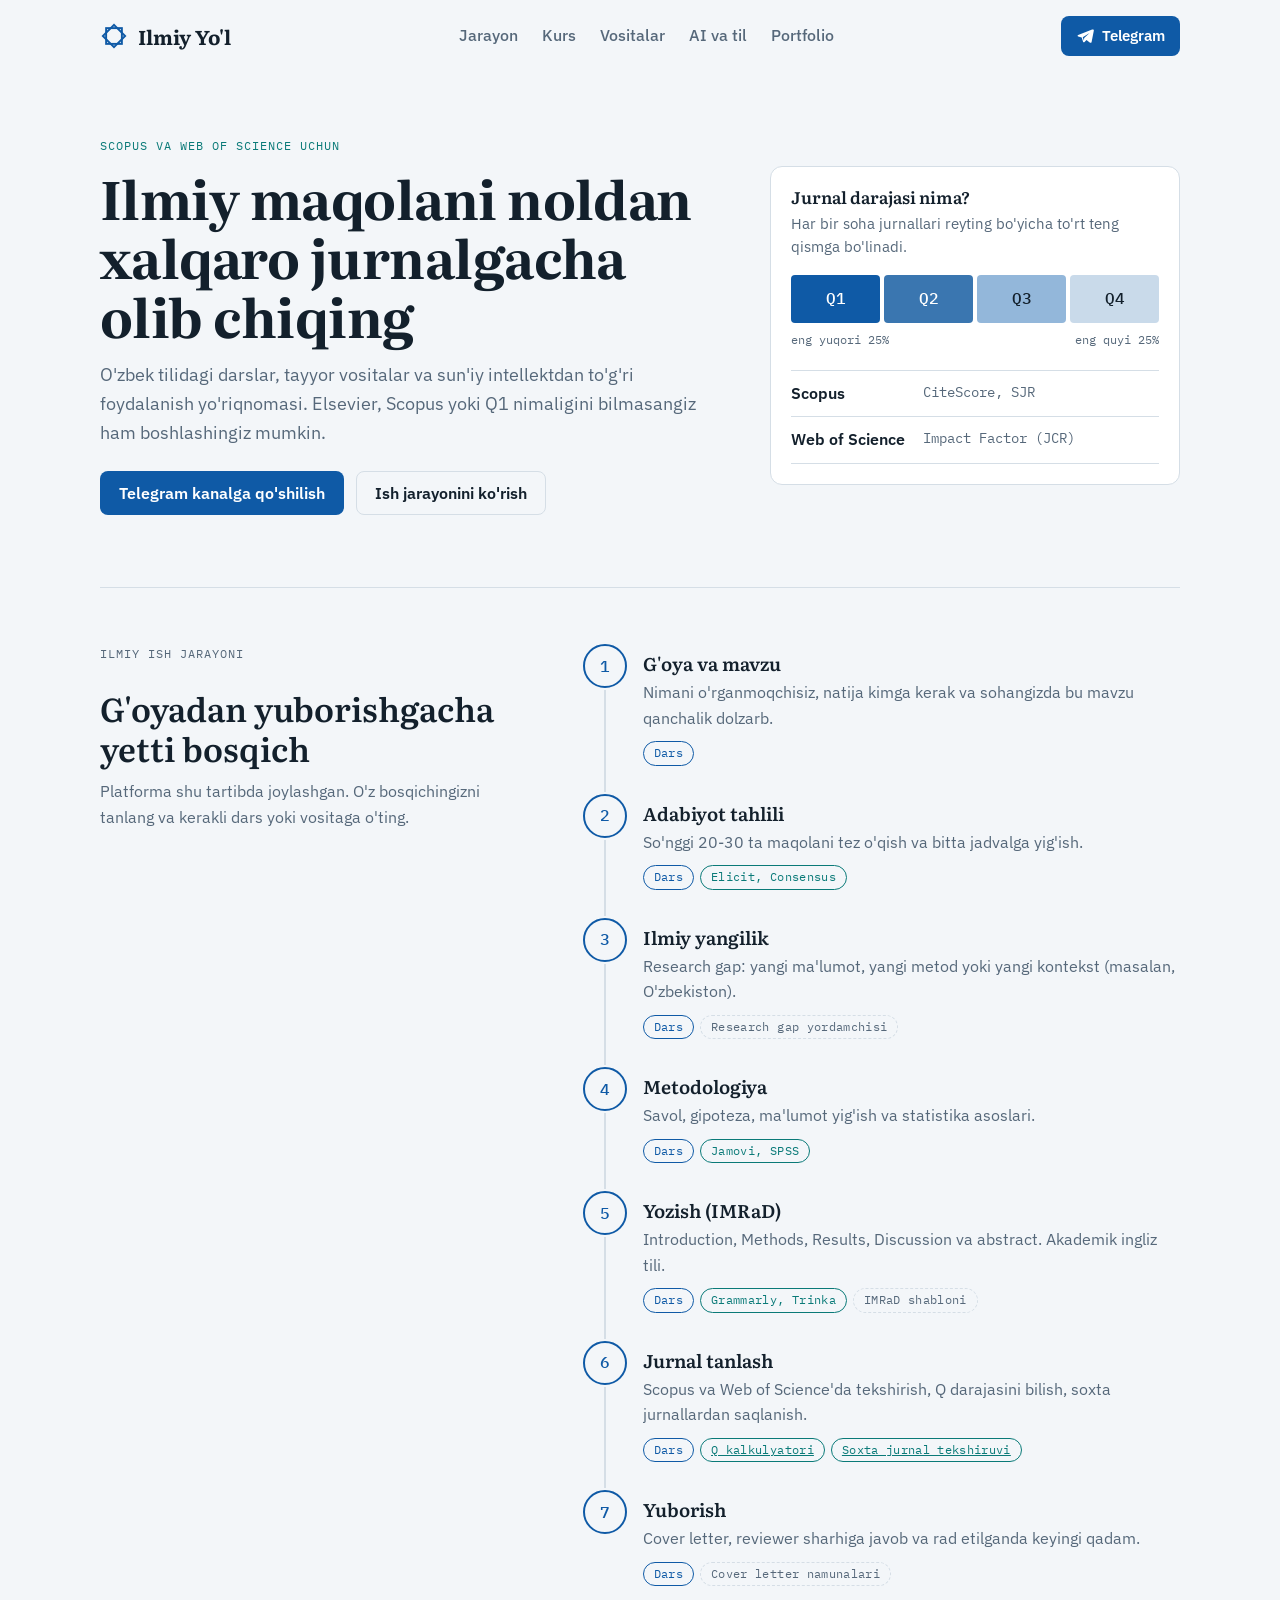
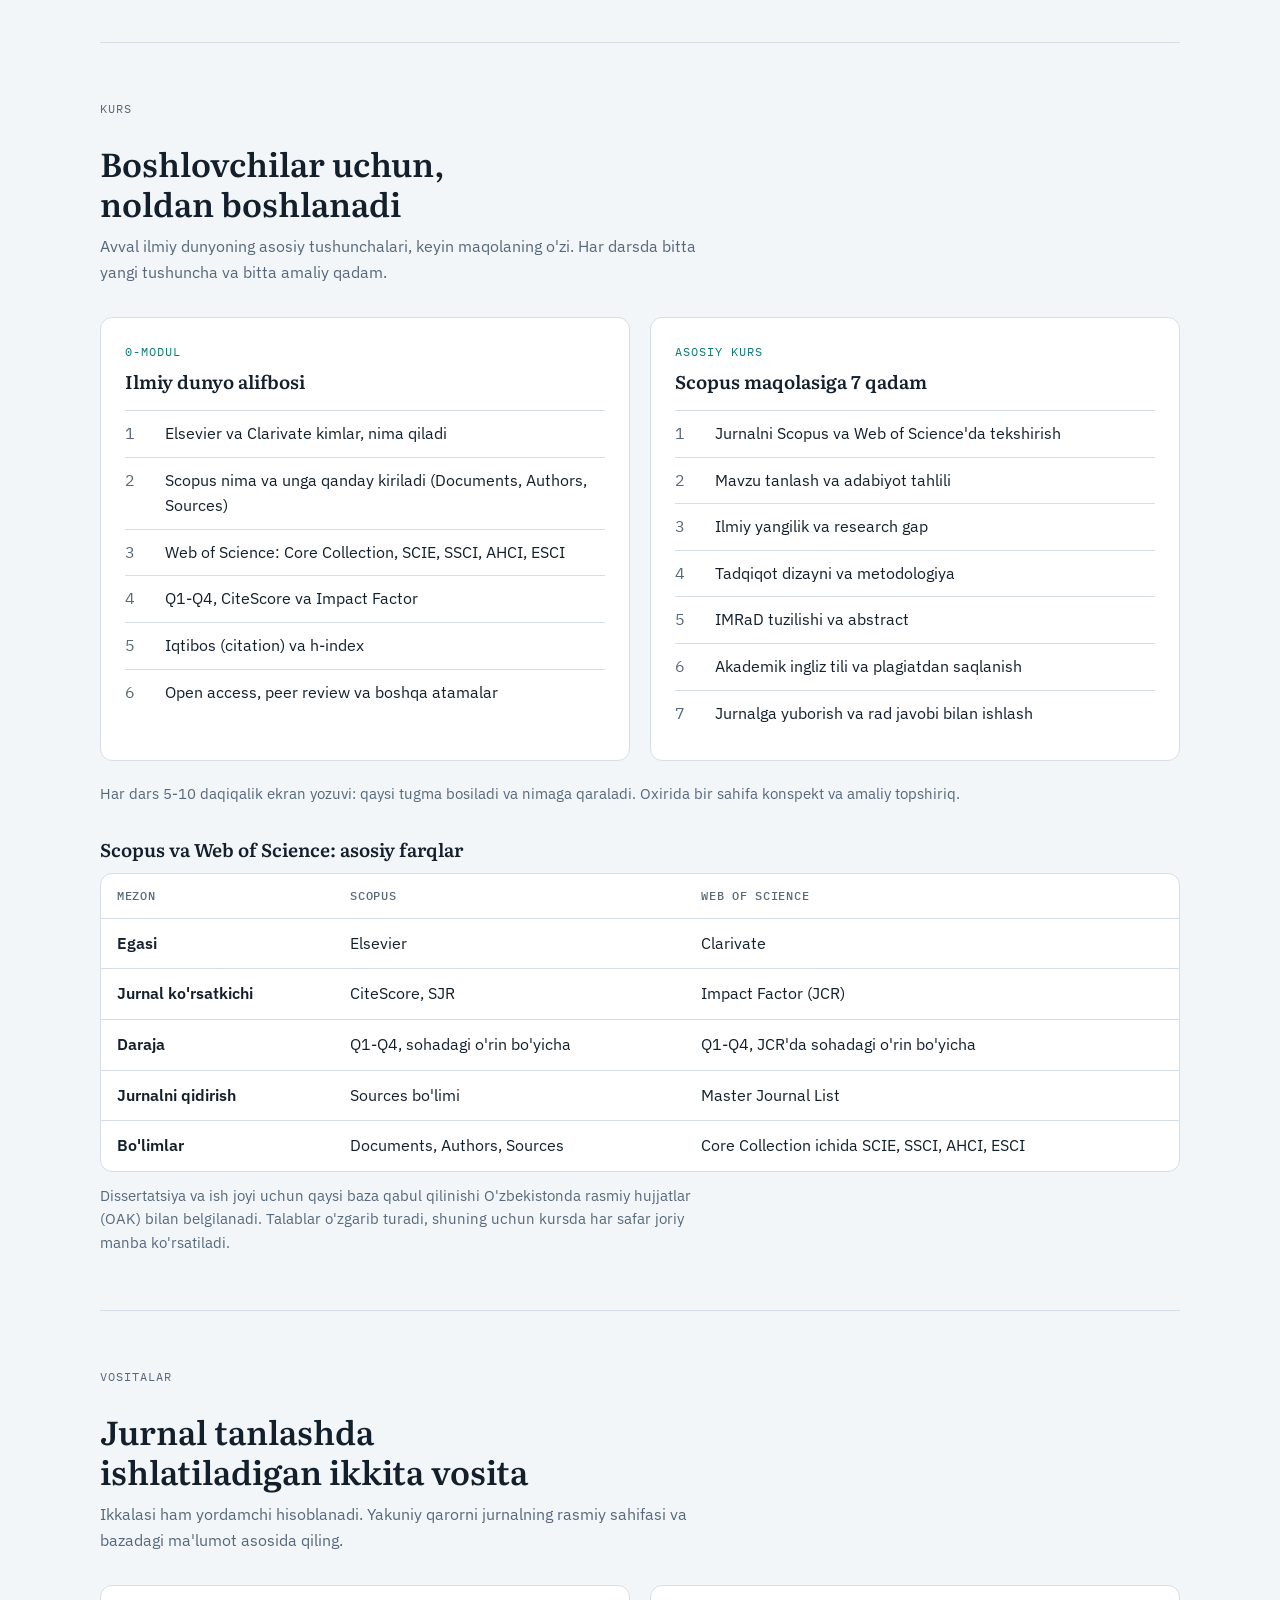
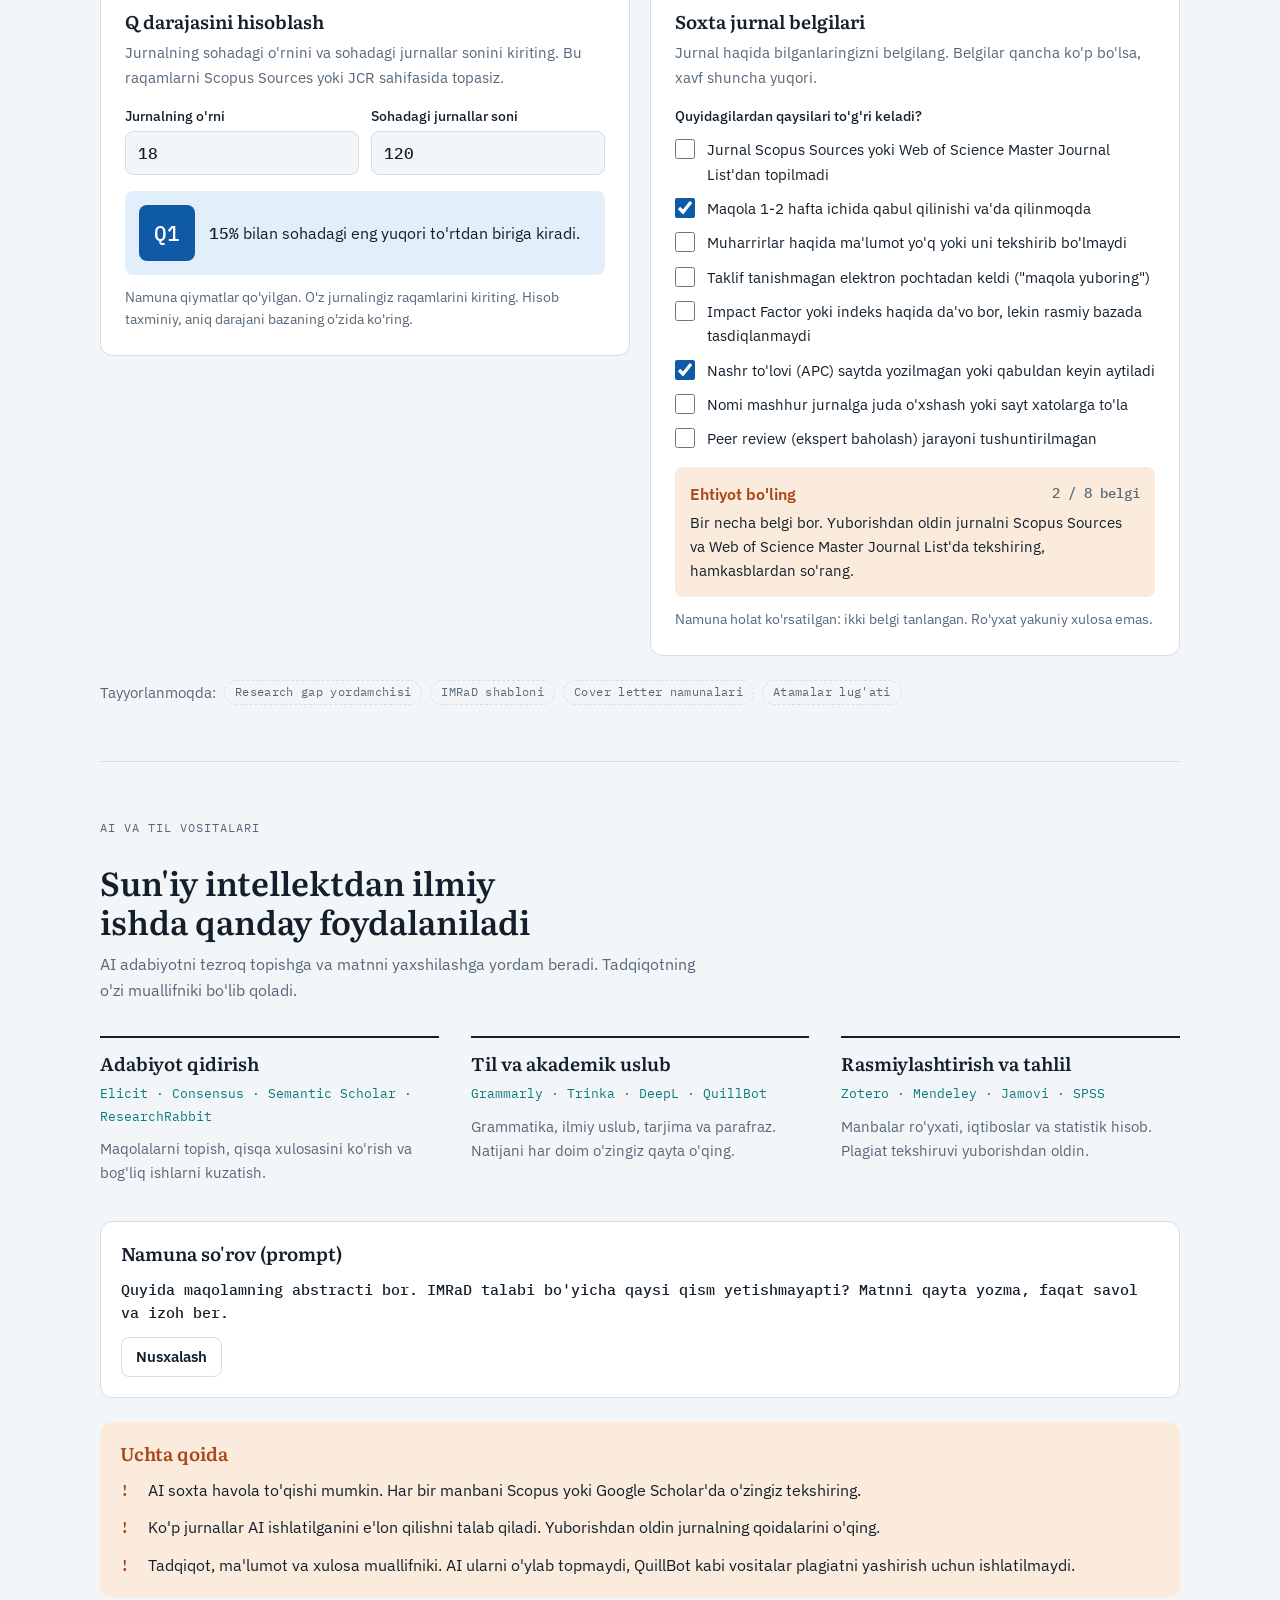
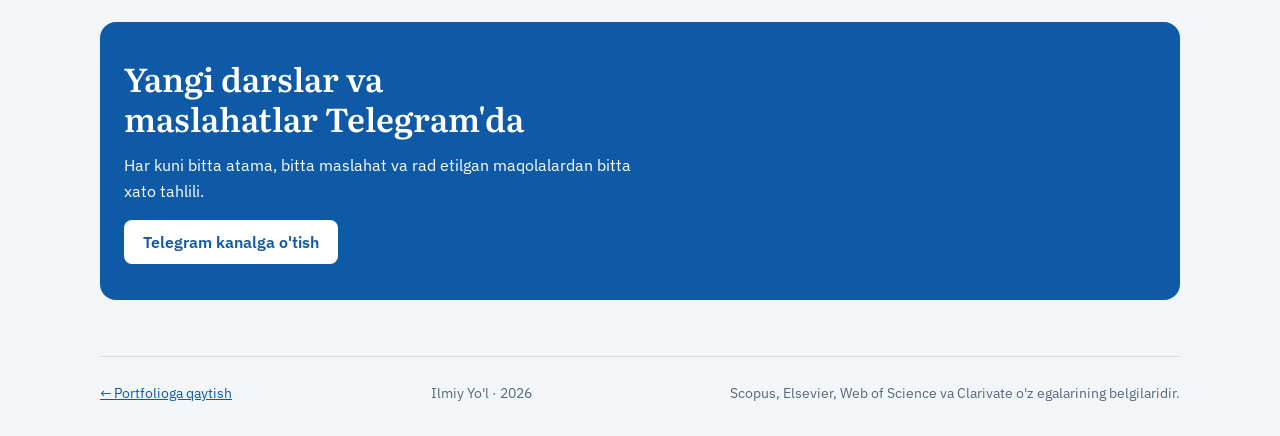
==== ilmiy-yol/index.html @ 128363dd "Add Ilmiy Yo'l page and nav link New standalone page in ilmiy-yol/ (course, tools and AI guidance fo" ====
<!doctype html>
<html lang="uz">
<head>
<meta charset="utf-8">
<meta name="viewport" content="width=device-width, initial-scale=1, viewport-fit=cover">
<meta name="description" content="Ilmiy maqola yozish, Scopus va Web of Science jurnal tanlash bo'yicha o'zbek tilidagi kurs va vositalar.">
<style>html{color-scheme:light}body{margin:0}img{max-width:100%}[hidden]{display:none!important}</style>
<title>Ilmiy Yo'l</title>
<link rel="preconnect" href="https://fonts.googleapis.com">
<link rel="preconnect" href="https://fonts.gstatic.com" crossorigin>
<link rel="stylesheet" href="https://fonts.googleapis.com/css2?family=IBM+Plex+Mono:wght@500&family=IBM+Plex+Sans:wght@400;500;600&family=Literata:opsz,wght@7..72,600;7..72,700&display=swap">
<style>
/* Layout: one column route map of the research workflow (idea to submission),
   framed by a hero with a Q1-Q4 scale and followed by course, working tools and AI guidance.
   Palette: Samarkand lapis blue with a turquoise secondary, on a blue-tinted paper neutral. */
:root {
  --bg: #F3F6F9;
  --surface: #FFFFFF;
  --ink: #13202C;
  --muted: #56687A;
  --line: #D5DEE6;
  --accent: #0F5AA6;
  --accent-ink: #FFFFFF;
  --accent-soft: #E2EEF9;
  --teal: #0A7A78;
  --warn: #A8481A;
  --warn-soft: #FBEBDD;
  --q1: #0F5AA6; --q1t: #FFFFFF;
  --q2: #3A76B0; --q2t: #FFFFFF;
  --q3: #93B7DA; --q3t: #13202C;
  --q4: #C9DAEA; --q4t: #13202C;
  --font-display: "Literata", Georgia, "Times New Roman", serif;
  --font-body: "IBM Plex Sans", system-ui, -apple-system, "Segoe UI", sans-serif;
  --font-mono: "IBM Plex Mono", ui-monospace, "SFMono-Regular", Menlo, monospace;
}
@media (prefers-color-scheme: dark) {
  :root:not([data-theme="light"]) {
    --bg: #0C151E;
    --surface: #132130;
    --ink: #E7EEF4;
    --muted: #9AABBB;
    --line: #25394B;
    --accent: #5DA9EE;
    --accent-ink: #08121C;
    --accent-soft: #16304A;
    --teal: #38C0BC;
    --warn: #F0A070;
    --warn-soft: #3A2416;
    --q1: #5DA9EE; --q1t: #08121C;
    --q2: #3F82C3; --q2t: #08121C;
    --q3: #2B5E92; --q3t: #E7EEF4;
    --q4: #1F4468; --q4t: #E7EEF4;
    color-scheme: dark;
  }
}
:root[data-theme="dark"] {
  --bg: #0C151E;
  --surface: #132130;
  --ink: #E7EEF4;
  --muted: #9AABBB;
  --line: #25394B;
  --accent: #5DA9EE;
  --accent-ink: #08121C;
  --accent-soft: #16304A;
  --teal: #38C0BC;
  --warn: #F0A070;
  --warn-soft: #3A2416;
  --q1: #5DA9EE; --q1t: #08121C;
  --q2: #3F82C3; --q2t: #08121C;
  --q3: #2B5E92; --q3t: #E7EEF4;
  --q4: #1F4468; --q4t: #E7EEF4;
  color-scheme: dark;
}

* { box-sizing: border-box; }
@media (prefers-reduced-motion: no-preference) { html { scroll-behavior: smooth; } }
body {
  background: var(--bg);
  color: var(--ink);
  font-family: var(--font-body);
  font-size: 16px;
  line-height: 1.6;
  padding-block: 0 24px;
  padding-left: max(16px, env(safe-area-inset-left, 0px));
  padding-right: max(16px, env(safe-area-inset-right, 0px));
}
a { color: var(--accent); }
:focus-visible { outline: 3px solid var(--accent); outline-offset: 2px; border-radius: 4px; }
.sr-only { position: absolute; width: 1px; height: 1px; overflow: hidden; clip: rect(0 0 0 0); white-space: nowrap; }
.wrap { max-width: 1080px; margin-inline: auto; }

h1, h2, h3 { font-family: var(--font-display); text-wrap: balance; margin: 0; }
h2 { font-size: clamp(1.5rem, 3.6vw, 2.05rem); font-weight: 600; line-height: 1.2; }
h3 { font-size: 1.15rem; font-weight: 600; line-height: 1.3; }
p { margin: 0; }
.mono-label { font-family: var(--font-mono); font-size: .78rem; letter-spacing: .08em; text-transform: uppercase; }

/* Buttons */
.btn {
  display: inline-flex; align-items: center; justify-content: center; gap: 8px;
  min-height: 44px; padding: 10px 18px; border-radius: 8px;
  font: 600 1rem/1.2 var(--font-body); text-decoration: none; cursor: pointer;
  border: 1px solid transparent;
}
.btn svg { width: 18px; height: 18px; flex: none; }
.btn-primary { background: var(--accent); color: var(--accent-ink); }
.btn-primary:hover { filter: brightness(1.08); }
.btn-ghost { background: transparent; color: var(--ink); border-color: var(--line); }
.btn-ghost:hover { border-color: var(--accent); color: var(--accent); }
.btn-sm { min-height: 40px; padding: 8px 14px; font-size: .92rem; }

/* Header */
.top { display: flex; align-items: center; justify-content: space-between; gap: 16px; padding-block: 16px; }
.brand { display: inline-flex; align-items: center; gap: 10px; font-family: var(--font-display); font-weight: 700; font-size: 1.25rem; color: var(--ink); text-decoration: none; }
.brand svg { width: 28px; height: 28px; color: var(--accent); flex: none; }
.nav { display: none; gap: 24px; }
.nav a { color: var(--muted); text-decoration: none; font-weight: 500; }
.nav a:hover { color: var(--ink); }
@media (min-width: 760px) { .nav { display: flex; } }

/* Hero */
.hero { display: grid; gap: 32px; padding-block: 36px 56px; }
@media (min-width: 900px) {
  .hero { grid-template-columns: minmax(0, 1.2fr) minmax(0, .8fr); align-items: center; gap: 56px; padding-block: 64px 72px; }
}
.eyebrow { color: var(--teal); margin-bottom: 12px; }
.hero h1 { font-size: clamp(2rem, 5.6vw, 3.3rem); font-weight: 700; line-height: 1.12; letter-spacing: -.01em; margin-bottom: 16px; }
.lead { font-size: 1.12rem; color: var(--muted); max-width: 56ch; margin-bottom: 24px; }
.actions { display: flex; flex-wrap: wrap; gap: 12px; }

.scale { background: var(--surface); border: 1px solid var(--line); border-radius: 12px; padding: 20px; min-width: 0; }
.scale h2 { font-size: 1.05rem; font-weight: 600; margin-bottom: 4px; }
.scale .sub { color: var(--muted); font-size: .92rem; }
.qbar { display: grid; grid-template-columns: repeat(4, minmax(0, 1fr)); gap: 4px; margin-block: 16px 8px; }
.qbar span { height: 48px; border-radius: 4px; display: grid; place-items: center; font-family: var(--font-mono); font-weight: 500; }
.qbar .q1, .qbadge.q1 { background: var(--q1); color: var(--q1t); }
.qbar .q2, .qbadge.q2 { background: var(--q2); color: var(--q2t); }
.qbar .q3, .qbadge.q3 { background: var(--q3); color: var(--q3t); }
.qbar .q4, .qbadge.q4 { background: var(--q4); color: var(--q4t); }
.qends { display: flex; justify-content: space-between; gap: 8px; color: var(--muted); font-family: var(--font-mono); font-size: .74rem; }
.metrics { margin: 20px 0 0; padding: 0; display: grid; gap: 0; border-top: 1px solid var(--line); }
.metrics div { display: grid; grid-template-columns: 7.5rem minmax(0, 1fr); gap: 12px; padding-block: 10px; border-bottom: 1px solid var(--line); }
.metrics dt { font-weight: 600; }
.metrics dd { margin: 0; color: var(--muted); font-family: var(--font-mono); font-size: .88rem; }

/* Sections */
.sec { padding-block: 56px; border-top: 1px solid var(--line); }
.sec-head { display: grid; gap: 12px; margin-bottom: 32px; max-width: 62ch; }
.sec-head p { color: var(--muted); }
.split { display: grid; gap: 32px; }
@media (min-width: 900px) {
  .split { grid-template-columns: minmax(0, 5fr) minmax(0, 7fr); gap: 56px; }
  .split .sec-head { position: sticky; top: 24px; align-self: start; margin-bottom: 0; }
}

/* Workflow track */
.steps { list-style: none; margin: 0; padding: 0; }
.step { display: grid; grid-template-columns: 44px minmax(0, 1fr); gap: 16px; position: relative; padding-bottom: 28px; }
.step::before { content: ""; position: absolute; left: 21px; top: 46px; bottom: 2px; width: 2px; background: var(--line); }
.step:last-child { padding-bottom: 0; }
.step:last-child::before { display: none; }
.step .n { width: 44px; height: 44px; border-radius: 50%; border: 2px solid var(--accent); background: var(--bg); color: var(--accent); display: grid; place-items: center; font-family: var(--font-mono); font-weight: 500; }
.step h3 { margin-bottom: 4px; padding-top: 8px; }
.step p { color: var(--muted); margin-bottom: 10px; }
.chips { display: flex; flex-wrap: wrap; gap: 6px; }
.chip { font-family: var(--font-mono); font-size: .72rem; letter-spacing: .03em; padding: 2px 10px; border-radius: 999px; border: 1px solid var(--line); color: var(--muted); }
.chip.dars { color: var(--accent); border-color: currentColor; }
.chip.vosita { color: var(--teal); border-color: currentColor; }
.chip.soon { border-style: dashed; }

/* Course */
.cols { display: grid; gap: 20px; }
@media (min-width: 820px) { .cols { grid-template-columns: repeat(2, minmax(0, 1fr)); } }
.card { background: var(--surface); border: 1px solid var(--line); border-radius: 12px; padding: 24px; min-width: 0; }
.card .kicker { color: var(--teal); margin-bottom: 8px; }
.card h3 { margin-bottom: 16px; }
.lessons { margin: 0; padding: 0; list-style: none; display: grid; gap: 0; counter-reset: l; }
.lessons li { counter-increment: l; display: grid; grid-template-columns: 2rem minmax(0, 1fr); gap: 8px; padding-block: 10px; border-top: 1px solid var(--line); }
.lessons li::before { content: counter(l); font-family: var(--font-mono); color: var(--muted); }
.format { margin-top: 20px; color: var(--muted); font-size: .95rem; }

.compare { margin-top: 32px; }
.compare h3 { margin-bottom: 12px; }
.tablewrap { overflow-x: auto; border: 1px solid var(--line); border-radius: 12px; background: var(--surface); }
table { border-collapse: collapse; width: 100%; min-width: 560px; }
th, td { text-align: left; padding: 12px 16px; border-bottom: 1px solid var(--line); vertical-align: top; }
thead th { font-family: var(--font-mono); font-size: .76rem; letter-spacing: .06em; text-transform: uppercase; color: var(--muted); font-weight: 500; }
tbody th { font-weight: 600; white-space: nowrap; }
tbody tr:last-child th, tbody tr:last-child td { border-bottom: 0; }
.note { margin-top: 12px; color: var(--muted); font-size: .92rem; max-width: 70ch; }

/* Tools */
.tools { display: grid; gap: 20px; }
@media (min-width: 880px) { .tools { grid-template-columns: repeat(2, minmax(0, 1fr)); align-items: start; } }
.tool h3 { margin-bottom: 6px; }
.tool .desc { color: var(--muted); font-size: .95rem; margin-bottom: 16px; }
.fields { display: grid; grid-template-columns: repeat(2, minmax(0, 1fr)); gap: 12px; }
.field label { display: block; font-size: .88rem; font-weight: 500; margin-bottom: 4px; }
.field input {
  width: 100%; min-height: 44px; padding: 8px 12px; border-radius: 8px;
  border: 1px solid var(--line); background: var(--bg); color: var(--ink);
  font: 500 1rem var(--font-mono);
}
.qresult { display: flex; align-items: center; gap: 14px; margin-top: 16px; padding: 14px; border-radius: 8px; background: var(--accent-soft); }
.qbadge { flex: none; min-width: 56px; height: 56px; border-radius: 8px; display: grid; place-items: center; font-family: var(--font-mono); font-weight: 500; font-size: 1.3rem; }
.qresult p { min-width: 0; }
.qresult .pct { font-family: var(--font-mono); font-weight: 500; }
.example { margin-top: 12px; color: var(--muted); font-size: .85rem; }

.checks { border: 0; padding: 0; margin: 0; display: grid; gap: 10px; min-width: 0; }
.checks legend { padding: 0; margin-bottom: 10px; font-size: .88rem; font-weight: 500; }
.check { display: grid; grid-template-columns: 22px minmax(0, 1fr); gap: 10px; align-items: start; font-size: .95rem; cursor: pointer; }
.check input { width: 20px; height: 20px; margin: 2px 0 0; accent-color: var(--accent); }
.verdict { margin-top: 16px; padding: 14px; border-radius: 8px; background: var(--accent-soft); border: 1px solid transparent; }
.verdict .vh { display: flex; justify-content: space-between; gap: 12px; font-weight: 600; margin-bottom: 4px; }
.verdict .vc { font-family: var(--font-mono); font-weight: 500; font-size: .88rem; color: var(--muted); white-space: nowrap; }
.verdict p { font-size: .93rem; }
.verdict[data-level="warn"] { background: var(--warn-soft); }
.verdict[data-level="warn"] .vt { color: var(--warn); }
.verdict[data-level="bad"] { background: var(--warn-soft); border-color: var(--warn); }
.verdict[data-level="bad"] .vt { color: var(--warn); }
.soon-row { margin-top: 24px; display: flex; flex-wrap: wrap; align-items: center; gap: 8px; color: var(--muted); font-size: .95rem; }

/* AI */
.aigrid { display: grid; gap: 28px; }
@media (min-width: 820px) { .aigrid { grid-template-columns: repeat(3, minmax(0, 1fr)); gap: 32px; } }
.aigroup { border-top: 2px solid var(--ink); padding-top: 14px; min-width: 0; }
.aigroup h3 { margin-bottom: 8px; }
.names { font-family: var(--font-mono); font-size: .82rem; color: var(--teal); margin-bottom: 8px; line-height: 1.7; }
.aigroup p:last-child { color: var(--muted); font-size: .95rem; }

.prompt { margin-top: 36px; background: var(--surface); border: 1px solid var(--line); border-radius: 12px; padding: 20px; display: grid; gap: 12px; min-width: 0; }
.prompt pre { margin: 0; white-space: pre-wrap; overflow-wrap: anywhere; font: 500 .92rem/1.6 var(--font-mono); }
.prompt .actions-row { display: flex; justify-content: flex-start; }

.ethics { margin-top: 24px; background: var(--warn-soft); border-radius: 12px; padding: 20px 20px 8px; }
.ethics h3 { margin-bottom: 12px; color: var(--warn); }
.ethics ul { margin: 0; padding: 0; list-style: none; display: grid; gap: 12px; padding-bottom: 12px; }
.ethics li { display: grid; grid-template-columns: 1.25rem minmax(0, 1fr); gap: 8px; }
.ethics li::before { content: "!"; font-family: var(--font-mono); font-weight: 500; color: var(--warn); }

/* CTA */
.cta { margin-top: 24px; background: var(--accent); color: var(--accent-ink); border-radius: 16px; padding: 36px 24px; display: grid; gap: 16px; justify-items: start; }
.cta h2 { max-width: 24ch; }
.cta p { max-width: 54ch; }
.cta .btn { background: var(--accent-ink); color: var(--accent); }
.cta .btn:focus-visible { outline-color: var(--accent-ink); }

footer { border-top: 1px solid var(--line); padding-block: 24px 8px; color: var(--muted); font-size: .9rem; display: flex; flex-wrap: wrap; justify-content: space-between; gap: 8px; }
</style>
</head>
<body>

<header class="top wrap">
  <a class="brand" href="#top" aria-label="Ilmiy Yo'l bosh sahifa">
    <svg viewBox="0 0 32 32" aria-hidden="true">
      <rect x="7" y="7" width="18" height="18" fill="none" stroke="currentColor" stroke-width="2.2"/>
      <rect x="7" y="7" width="18" height="18" fill="none" stroke="currentColor" stroke-width="2.2" transform="rotate(45 16 16)"/>
    </svg>
    <span>Ilmiy Yo'l</span>
  </a>
  <nav class="nav" aria-label="Bo'limlar">
    <a href="#jarayon">Jarayon</a>
    <a href="#kurs">Kurs</a>
    <a href="#vositalar">Vositalar</a>
    <a href="#ai-modul">AI va til</a>
    <a href="../">Portfolio</a>
  </nav>
  <a class="btn btn-primary btn-sm" data-tg href="https://t.me/bek92_02" target="_blank" rel="noopener">
    <svg viewBox="0 0 24 24" aria-hidden="true"><path fill="currentColor" d="M21.5 3.3 2.9 10.5c-1 .4-1 1.8.1 2.1l4.6 1.4 1.8 5.6c.3.9 1.4 1.1 2 .4l2.6-2.6 4.7 3.5c.8.6 1.9.1 2.1-.9l3-15.2c.2-1-.8-1.8-1.7-1.5ZM9 13.6l9.1-5.7-7.2 6.9-.3 3.3L9 13.6Z"/></svg>
    Telegram
  </a>
</header>

<main>
  <section class="hero wrap" id="top">
    <div>
      <p class="eyebrow mono-label">Scopus va Web of Science uchun</p>
      <h1>Ilmiy maqolani noldan xalqaro jurnalgacha olib chiqing</h1>
      <p class="lead">O'zbek tilidagi darslar, tayyor vositalar va sun'iy intellektdan to'g'ri foydalanish yo'riqnomasi. Elsevier, Scopus yoki Q1 nimaligini bilmasangiz ham boshlashingiz mumkin.</p>
      <div class="actions">
        <a class="btn btn-primary" data-tg href="https://t.me/bek92_02" target="_blank" rel="noopener">Telegram kanalga qo'shilish</a>
        <a class="btn btn-ghost" href="#jarayon">Ish jarayonini ko'rish</a>
      </div>
    </div>

    <aside class="scale" aria-labelledby="scale-title">
      <h2 id="scale-title">Jurnal darajasi nima?</h2>
      <p class="sub">Har bir soha jurnallari reyting bo'yicha to'rt teng qismga bo'linadi.</p>
      <div class="qbar" role="img" aria-label="Q1 eng yuqori 25 foiz, Q4 eng quyi 25 foiz">
        <span class="q1">Q1</span><span class="q2">Q2</span><span class="q3">Q3</span><span class="q4">Q4</span>
      </div>
      <div class="qends"><span>eng yuqori 25%</span><span>eng quyi 25%</span></div>
      <dl class="metrics">
        <div><dt>Scopus</dt><dd>CiteScore, SJR</dd></div>
        <div><dt>Web of Science</dt><dd>Impact Factor (JCR)</dd></div>
      </dl>
    </aside>
  </section>

  <section class="sec wrap" id="jarayon">
    <div class="split">
      <div class="sec-head">
        <p class="eyebrow mono-label">Ilmiy ish jarayoni</p>
        <h2>G'oyadan yuborishgacha yetti bosqich</h2>
        <p>Platforma shu tartibda joylashgan. O'z bosqichingizni tanlang va kerakli dars yoki vositaga o'ting.</p>
      </div>
      <ol class="steps">
        <li class="step">
          <span class="n" aria-hidden="true">1</span>
          <div>
            <h3>G'oya va mavzu</h3>
            <p>Nimani o'rganmoqchisiz, natija kimga kerak va sohangizda bu mavzu qanchalik dolzarb.</p>
            <div class="chips"><span class="chip dars">Dars</span></div>
          </div>
        </li>
        <li class="step">
          <span class="n" aria-hidden="true">2</span>
          <div>
            <h3>Adabiyot tahlili</h3>
            <p>So'nggi 20-30 ta maqolani tez o'qish va bitta jadvalga yig'ish.</p>
            <div class="chips"><span class="chip dars">Dars</span><span class="chip vosita">Elicit, Consensus</span></div>
          </div>
        </li>
        <li class="step">
          <span class="n" aria-hidden="true">3</span>
          <div>
            <h3>Ilmiy yangilik</h3>
            <p>Research gap: yangi ma'lumot, yangi metod yoki yangi kontekst (masalan, O'zbekiston).</p>
            <div class="chips"><span class="chip dars">Dars</span><span class="chip soon">Research gap yordamchisi</span></div>
          </div>
        </li>
        <li class="step">
          <span class="n" aria-hidden="true">4</span>
          <div>
            <h3>Metodologiya</h3>
            <p>Savol, gipoteza, ma'lumot yig'ish va statistika asoslari.</p>
            <div class="chips"><span class="chip dars">Dars</span><span class="chip vosita">Jamovi, SPSS</span></div>
          </div>
        </li>
        <li class="step">
          <span class="n" aria-hidden="true">5</span>
          <div>
            <h3>Yozish (IMRaD)</h3>
            <p>Introduction, Methods, Results, Discussion va abstract. Akademik ingliz tili.</p>
            <div class="chips"><span class="chip dars">Dars</span><span class="chip vosita">Grammarly, Trinka</span><span class="chip soon">IMRaD shabloni</span></div>
          </div>
        </li>
        <li class="step">
          <span class="n" aria-hidden="true">6</span>
          <div>
            <h3>Jurnal tanlash</h3>
            <p>Scopus va Web of Science'da tekshirish, Q darajasini bilish, soxta jurnallardan saqlanish.</p>
            <div class="chips"><span class="chip dars">Dars</span><a class="chip vosita" href="#vositalar">Q kalkulyatori</a><a class="chip vosita" href="#vositalar">Soxta jurnal tekshiruvi</a></div>
          </div>
        </li>
        <li class="step">
          <span class="n" aria-hidden="true">7</span>
          <div>
            <h3>Yuborish</h3>
            <p>Cover letter, reviewer sharhiga javob va rad etilganda keyingi qadam.</p>
            <div class="chips"><span class="chip dars">Dars</span><span class="chip soon">Cover letter namunalari</span></div>
          </div>
        </li>
      </ol>
    </div>
  </section>

  <section class="sec wrap" id="kurs">
    <div class="sec-head">
      <p class="eyebrow mono-label">Kurs</p>
      <h2>Boshlovchilar uchun, noldan boshlanadi</h2>
      <p>Avval ilmiy dunyoning asosiy tushunchalari, keyin maqolaning o'zi. Har darsda bitta yangi tushuncha va bitta amaliy qadam.</p>
    </div>

    <div class="cols">
      <article class="card">
        <p class="kicker mono-label">0-modul</p>
        <h3>Ilmiy dunyo alifbosi</h3>
        <ol class="lessons">
          <li>Elsevier va Clarivate kimlar, nima qiladi</li>
          <li>Scopus nima va unga qanday kiriladi (Documents, Authors, Sources)</li>
          <li>Web of Science: Core Collection, SCIE, SSCI, AHCI, ESCI</li>
          <li>Q1-Q4, CiteScore va Impact Factor</li>
          <li>Iqtibos (citation) va h-index</li>
          <li>Open access, peer review va boshqa atamalar</li>
        </ol>
      </article>

      <article class="card">
        <p class="kicker mono-label">Asosiy kurs</p>
        <h3>Scopus maqolasiga 7 qadam</h3>
        <ol class="lessons">
          <li>Jurnalni Scopus va Web of Science'da tekshirish</li>
          <li>Mavzu tanlash va adabiyot tahlili</li>
          <li>Ilmiy yangilik va research gap</li>
          <li>Tadqiqot dizayni va metodologiya</li>
          <li>IMRaD tuzilishi va abstract</li>
          <li>Akademik ingliz tili va plagiatdan saqlanish</li>
          <li>Jurnalga yuborish va rad javobi bilan ishlash</li>
        </ol>
      </article>
    </div>
    <p class="format">Har dars 5-10 daqiqalik ekran yozuvi: qaysi tugma bosiladi va nimaga qaraladi. Oxirida bir sahifa konspekt va amaliy topshiriq.</p>

    <div class="compare">
      <h3>Scopus va Web of Science: asosiy farqlar</h3>
      <div class="tablewrap">
        <table>
          <caption class="sr-only">Scopus va Web of Science taqqoslash jadvali</caption>
          <thead>
            <tr><th scope="col">Mezon</th><th scope="col">Scopus</th><th scope="col">Web of Science</th></tr>
          </thead>
          <tbody>
            <tr><th scope="row">Egasi</th><td>Elsevier</td><td>Clarivate</td></tr>
            <tr><th scope="row">Jurnal ko'rsatkichi</th><td>CiteScore, SJR</td><td>Impact Factor (JCR)</td></tr>
            <tr><th scope="row">Daraja</th><td>Q1-Q4, sohadagi o'rin bo'yicha</td><td>Q1-Q4, JCR'da sohadagi o'rin bo'yicha</td></tr>
            <tr><th scope="row">Jurnalni qidirish</th><td>Sources bo'limi</td><td>Master Journal List</td></tr>
            <tr><th scope="row">Bo'limlar</th><td>Documents, Authors, Sources</td><td>Core Collection ichida SCIE, SSCI, AHCI, ESCI</td></tr>
          </tbody>
        </table>
      </div>
      <p class="note">Dissertatsiya va ish joyi uchun qaysi baza qabul qilinishi O'zbekistonda rasmiy hujjatlar (OAK) bilan belgilanadi. Talablar o'zgarib turadi, shuning uchun kursda har safar joriy manba ko'rsatiladi.</p>
    </div>
  </section>

  <section class="sec wrap" id="vositalar">
    <div class="sec-head">
      <p class="eyebrow mono-label">Vositalar</p>
      <h2>Jurnal tanlashda ishlatiladigan ikkita vosita</h2>
      <p>Ikkalasi ham yordamchi hisoblanadi. Yakuniy qarorni jurnalning rasmiy sahifasi va bazadagi ma'lumot asosida qiling.</p>
    </div>

    <div class="tools">
      <article class="card tool" aria-labelledby="qt-title">
        <h3 id="qt-title">Q darajasini hisoblash</h3>
        <p class="desc">Jurnalning sohadagi o'rnini va sohadagi jurnallar sonini kiriting. Bu raqamlarni Scopus Sources yoki JCR sahifasida topasiz.</p>
        <form id="qform" novalidate>
          <div class="fields">
            <div class="field">
              <label for="rank">Jurnalning o'rni</label>
              <input id="rank" name="rank" type="number" inputmode="numeric" min="1" step="1" value="18">
            </div>
            <div class="field">
              <label for="total">Sohadagi jurnallar soni</label>
              <input id="total" name="total" type="number" inputmode="numeric" min="1" step="1" value="120">
            </div>
          </div>
          <div class="qresult" id="qresult" aria-live="polite">
            <span class="qbadge q1" id="qbadge">Q1</span>
            <p id="qtext"><span class="pct">15%</span> bilan sohadagi eng yuqori to'rtdan biriga kiradi.</p>
          </div>
        </form>
        <p class="example">Namuna qiymatlar qo'yilgan. O'z jurnalingiz raqamlarini kiriting. Hisob taxminiy, aniq darajani bazaning o'zida ko'ring.</p>
      </article>

      <article class="card tool" aria-labelledby="pt-title">
        <h3 id="pt-title">Soxta jurnal belgilari</h3>
        <p class="desc">Jurnal haqida bilganlaringizni belgilang. Belgilar qancha ko'p bo'lsa, xavf shuncha yuqori.</p>
        <form id="pform" novalidate>
          <fieldset class="checks">
            <legend>Quyidagilardan qaysilari to'g'ri keladi?</legend>
            <label class="check"><input type="checkbox"><span>Jurnal Scopus Sources yoki Web of Science Master Journal List'dan topilmadi</span></label>
            <label class="check"><input type="checkbox" checked><span>Maqola 1-2 hafta ichida qabul qilinishi va'da qilinmoqda</span></label>
            <label class="check"><input type="checkbox"><span>Muharrirlar haqida ma'lumot yo'q yoki uni tekshirib bo'lmaydi</span></label>
            <label class="check"><input type="checkbox"><span>Taklif tanishmagan elektron pochtadan keldi ("maqola yuboring")</span></label>
            <label class="check"><input type="checkbox"><span>Impact Factor yoki indeks haqida da'vo bor, lekin rasmiy bazada tasdiqlanmaydi</span></label>
            <label class="check"><input type="checkbox" checked><span>Nashr to'lovi (APC) saytda yozilmagan yoki qabuldan keyin aytiladi</span></label>
            <label class="check"><input type="checkbox"><span>Nomi mashhur jurnalga juda o'xshash yoki sayt xatolarga to'la</span></label>
            <label class="check"><input type="checkbox"><span>Peer review (ekspert baholash) jarayoni tushuntirilmagan</span></label>
          </fieldset>
          <div class="verdict" id="verdict" data-level="warn" aria-live="polite">
            <div class="vh"><span class="vt" id="vtitle">Ehtiyot bo'ling</span><span class="vc" id="vcount">2 / 8 belgi</span></div>
            <p id="vtext">Bir necha belgi bor. Yuborishdan oldin jurnalni Scopus Sources va Web of Science Master Journal List'da tekshiring, hamkasblardan so'rang.</p>
          </div>
        </form>
        <p class="example">Namuna holat ko'rsatilgan: ikki belgi tanlangan. Ro'yxat yakuniy xulosa emas.</p>
      </article>
    </div>

    <div class="soon-row">
      <span>Tayyorlanmoqda:</span>
      <span class="chip soon">Research gap yordamchisi</span>
      <span class="chip soon">IMRaD shabloni</span>
      <span class="chip soon">Cover letter namunalari</span>
      <span class="chip soon">Atamalar lug'ati</span>
    </div>
  </section>

  <section class="sec wrap" id="ai-modul">
    <div class="sec-head">
      <p class="eyebrow mono-label">AI va til vositalari</p>
      <h2>Sun'iy intellektdan ilmiy ishda qanday foydalaniladi</h2>
      <p>AI adabiyotni tezroq topishga va matnni yaxshilashga yordam beradi. Tadqiqotning o'zi muallifniki bo'lib qoladi.</p>
    </div>

    <div class="aigrid">
      <div class="aigroup">
        <h3>Adabiyot qidirish</h3>
        <p class="names">Elicit · Consensus · Semantic Scholar · ResearchRabbit</p>
        <p>Maqolalarni topish, qisqa xulosasini ko'rish va bog'liq ishlarni kuzatish.</p>
      </div>
      <div class="aigroup">
        <h3>Til va akademik uslub</h3>
        <p class="names">Grammarly · Trinka · DeepL · QuillBot</p>
        <p>Grammatika, ilmiy uslub, tarjima va parafraz. Natijani har doim o'zingiz qayta o'qing.</p>
      </div>
      <div class="aigroup">
        <h3>Rasmiylashtirish va tahlil</h3>
        <p class="names">Zotero · Mendeley · Jamovi · SPSS</p>
        <p>Manbalar ro'yxati, iqtiboslar va statistik hisob. Plagiat tekshiruvi yuborishdan oldin.</p>
      </div>
    </div>

    <div class="prompt">
      <h3>Namuna so'rov (prompt)</h3>
      <pre id="prompt-text">Quyida maqolamning abstracti bor. IMRaD talabi bo'yicha qaysi qism yetishmayapti? Matnni qayta yozma, faqat savol va izoh ber.</pre>
      <div class="actions-row"><button class="btn btn-ghost btn-sm" id="copy-btn" type="button">Nusxalash</button></div>
    </div>

    <div class="ethics">
      <h3>Uchta qoida</h3>
      <ul>
        <li>AI soxta havola to'qishi mumkin. Har bir manbani Scopus yoki Google Scholar'da o'zingiz tekshiring.</li>
        <li>Ko'p jurnallar AI ishlatilganini e'lon qilishni talab qiladi. Yuborishdan oldin jurnalning qoidalarini o'qing.</li>
        <li>Tadqiqot, ma'lumot va xulosa muallifniki. AI ularni o'ylab topmaydi, QuillBot kabi vositalar plagiatni yashirish uchun ishlatilmaydi.</li>
      </ul>
    </div>

    <div class="cta">
      <h2>Yangi darslar va maslahatlar Telegram'da</h2>
      <p>Har kuni bitta atama, bitta maslahat va rad etilgan maqolalardan bitta xato tahlili.</p>
      <a class="btn" data-tg href="https://t.me/bek92_02" target="_blank" rel="noopener">Telegram kanalga o'tish</a>
    </div>
  </section>
</main>

<footer class="wrap">
  <a href="../">← Portfolioga qaytish</a>
  <span>Ilmiy Yo'l · 2026</span>
  <span>Scopus, Elsevier, Web of Science va Clarivate o'z egalarining belgilaridir.</span>
</footer>

<script>
  // Telegram manzili. Kanal tayyor bo'lganda faqat shu qatorni almashtiring.
  var TELEGRAM_URL = "https://t.me/bek92_02";
  document.querySelectorAll("[data-tg]").forEach(function (a) { a.href = TELEGRAM_URL; });

  // Q darajasi kalkulyatori
  (function () {
    var rank = document.getElementById("rank");
    var total = document.getElementById("total");
    var badge = document.getElementById("qbadge");
    var text = document.getElementById("qtext");
    var form = document.getElementById("qform");
    form.addEventListener("submit", function (e) { e.preventDefault(); });

    function pctText(p) {
      var s = (Math.round(p * 10) / 10).toString();
      return s + "%";
    }
    function update() {
      var r = parseInt(rank.value, 10);
      var t = parseInt(total.value, 10);
      if (!(r >= 1 && t >= 1 && r <= t)) {
        badge.className = "qbadge q4";
        badge.textContent = "?";
        text.textContent = "O'rin 1 dan sohadagi jurnallar soniga qadar bo'lishi kerak.";
        return;
      }
      var p = (r / t) * 100;
      var q = p <= 25 ? 1 : p <= 50 ? 2 : p <= 75 ? 3 : 4;
      var words = {
        1: "sohadagi eng yuqori to'rtdan biriga kiradi.",
        2: "sohadagi ikkinchi to'rtdan birga kiradi.",
        3: "sohadagi uchinchi to'rtdan birga kiradi.",
        4: "sohadagi eng quyi to'rtdan birga kiradi."
      };
      badge.className = "qbadge q" + q;
      badge.textContent = "Q" + q;
      text.innerHTML = "";
      var span = document.createElement("span");
      span.className = "pct";
      span.textContent = pctText(p);
      text.appendChild(span);
      text.appendChild(document.createTextNode(" bilan " + words[q]));
    }
    rank.addEventListener("input", update);
    total.addEventListener("input", update);
    update();
  })();

  // Soxta jurnal belgilari
  (function () {
    var form = document.getElementById("pform");
    var boxes = form.querySelectorAll("input[type=checkbox]");
    var verdict = document.getElementById("verdict");
    var title = document.getElementById("vtitle");
    var count = document.getElementById("vcount");
    var body = document.getElementById("vtext");
    form.addEventListener("submit", function (e) { e.preventDefault(); });

    function update() {
      var n = 0;
      boxes.forEach(function (b) { if (b.checked) n++; });
      count.textContent = n + " / " + boxes.length + " belgi";
      if (n === 0) {
        verdict.dataset.level = "none";
        title.textContent = "Belgi tanlanmadi";
        body.textContent = "Jurnal haqida bilganlaringizni belgilang. Belgi bo'lmasa ham jurnalni Scopus Sources yoki Web of Science Master Journal List'da tekshirishni unutmang.";
      } else if (n <= 2) {
        verdict.dataset.level = "warn";
        title.textContent = "Ehtiyot bo'ling";
        body.textContent = "Bir necha belgi bor. Yuborishdan oldin jurnalni Scopus Sources va Web of Science Master Journal List'da tekshiring, hamkasblardan so'rang.";
      } else {
        verdict.dataset.level = "bad";
        title.textContent = "Yuqori xavf";
        body.textContent = "Bu soxta (predatory) jurnal bo'lishi ehtimoli yuqori. Maqola yuborishdan va to'lov qilishdan oldin yana bir bor mustaqil tekshiring.";
      }
    }
    boxes.forEach(function (b) { b.addEventListener("change", update); });
    update();
  })();

  // Namuna so'rovni nusxalash
  (function () {
    var btn = document.getElementById("copy-btn");
    var pre = document.getElementById("prompt-text");
    var timer;
    function reset() { btn.textContent = "Nusxalash"; }
    function selectText() {
      var range = document.createRange();
      range.selectNodeContents(pre);
      var sel = window.getSelection();
      sel.removeAllRanges();
      sel.addRange(range);
    }
    btn.addEventListener("click", function () {
      clearTimeout(timer);
      var done = function () { btn.textContent = "Nusxalandi"; timer = setTimeout(reset, 2000); };
      var fail = function () { selectText(); btn.textContent = "Matn belgilandi, nusxalang"; timer = setTimeout(reset, 3000); };
      try {
        if (!navigator.clipboard || !navigator.clipboard.writeText) { fail(); return; }
        navigator.clipboard.writeText(pre.textContent).then(done, fail);
      } catch (e) { fail(); }
    });
  })();
</script>
</body>
</html>
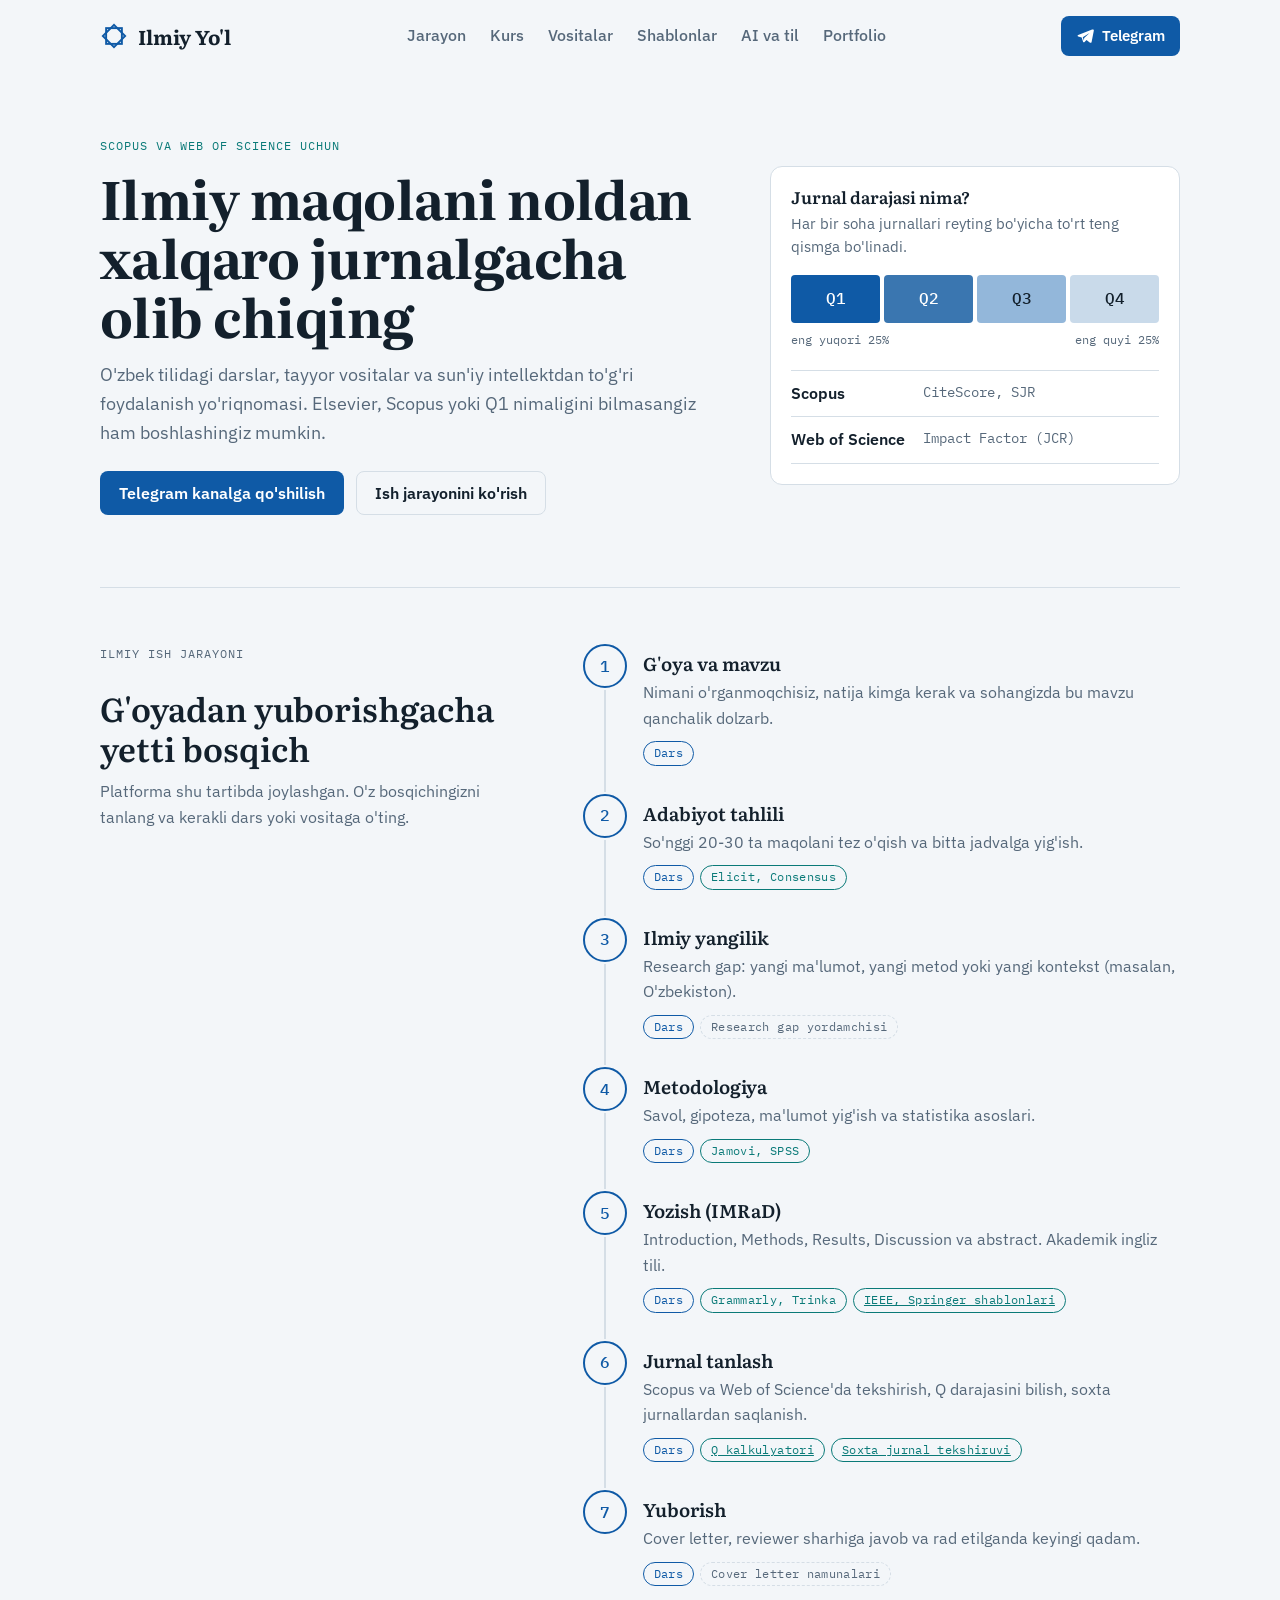
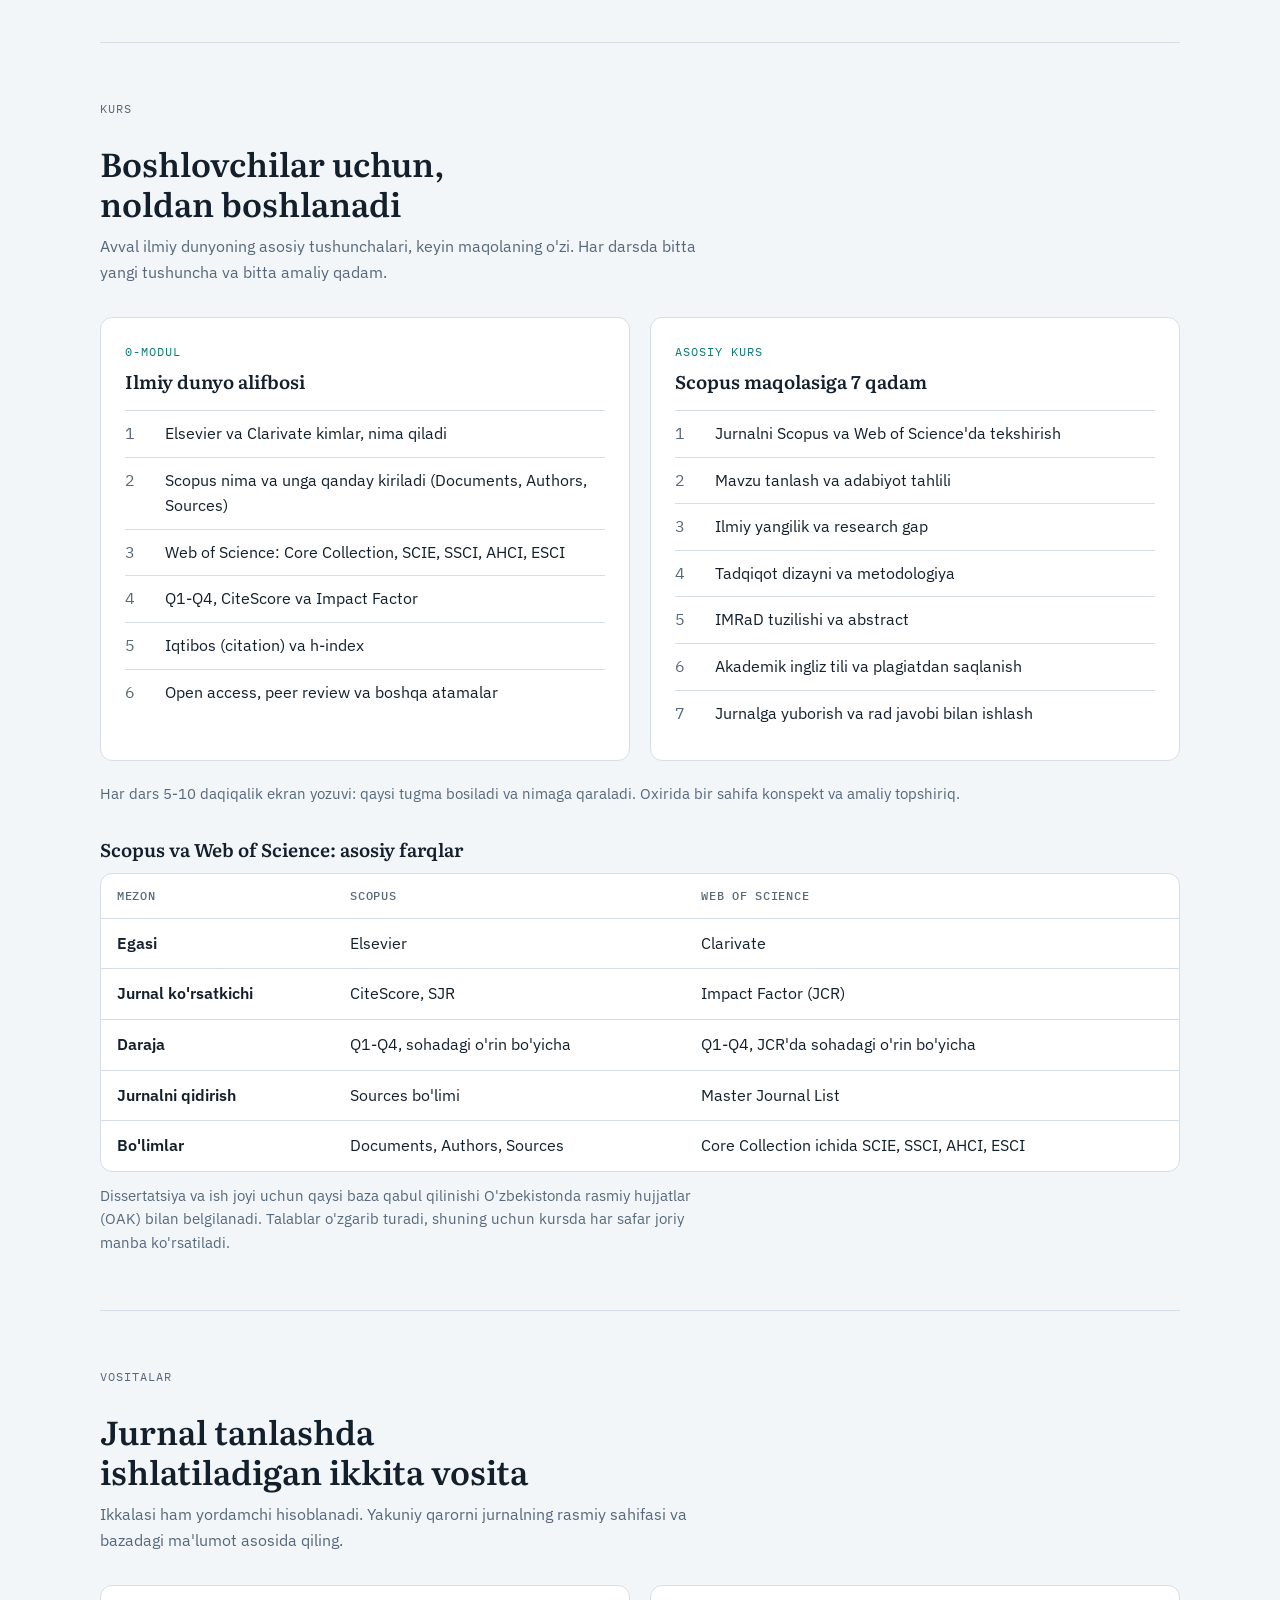
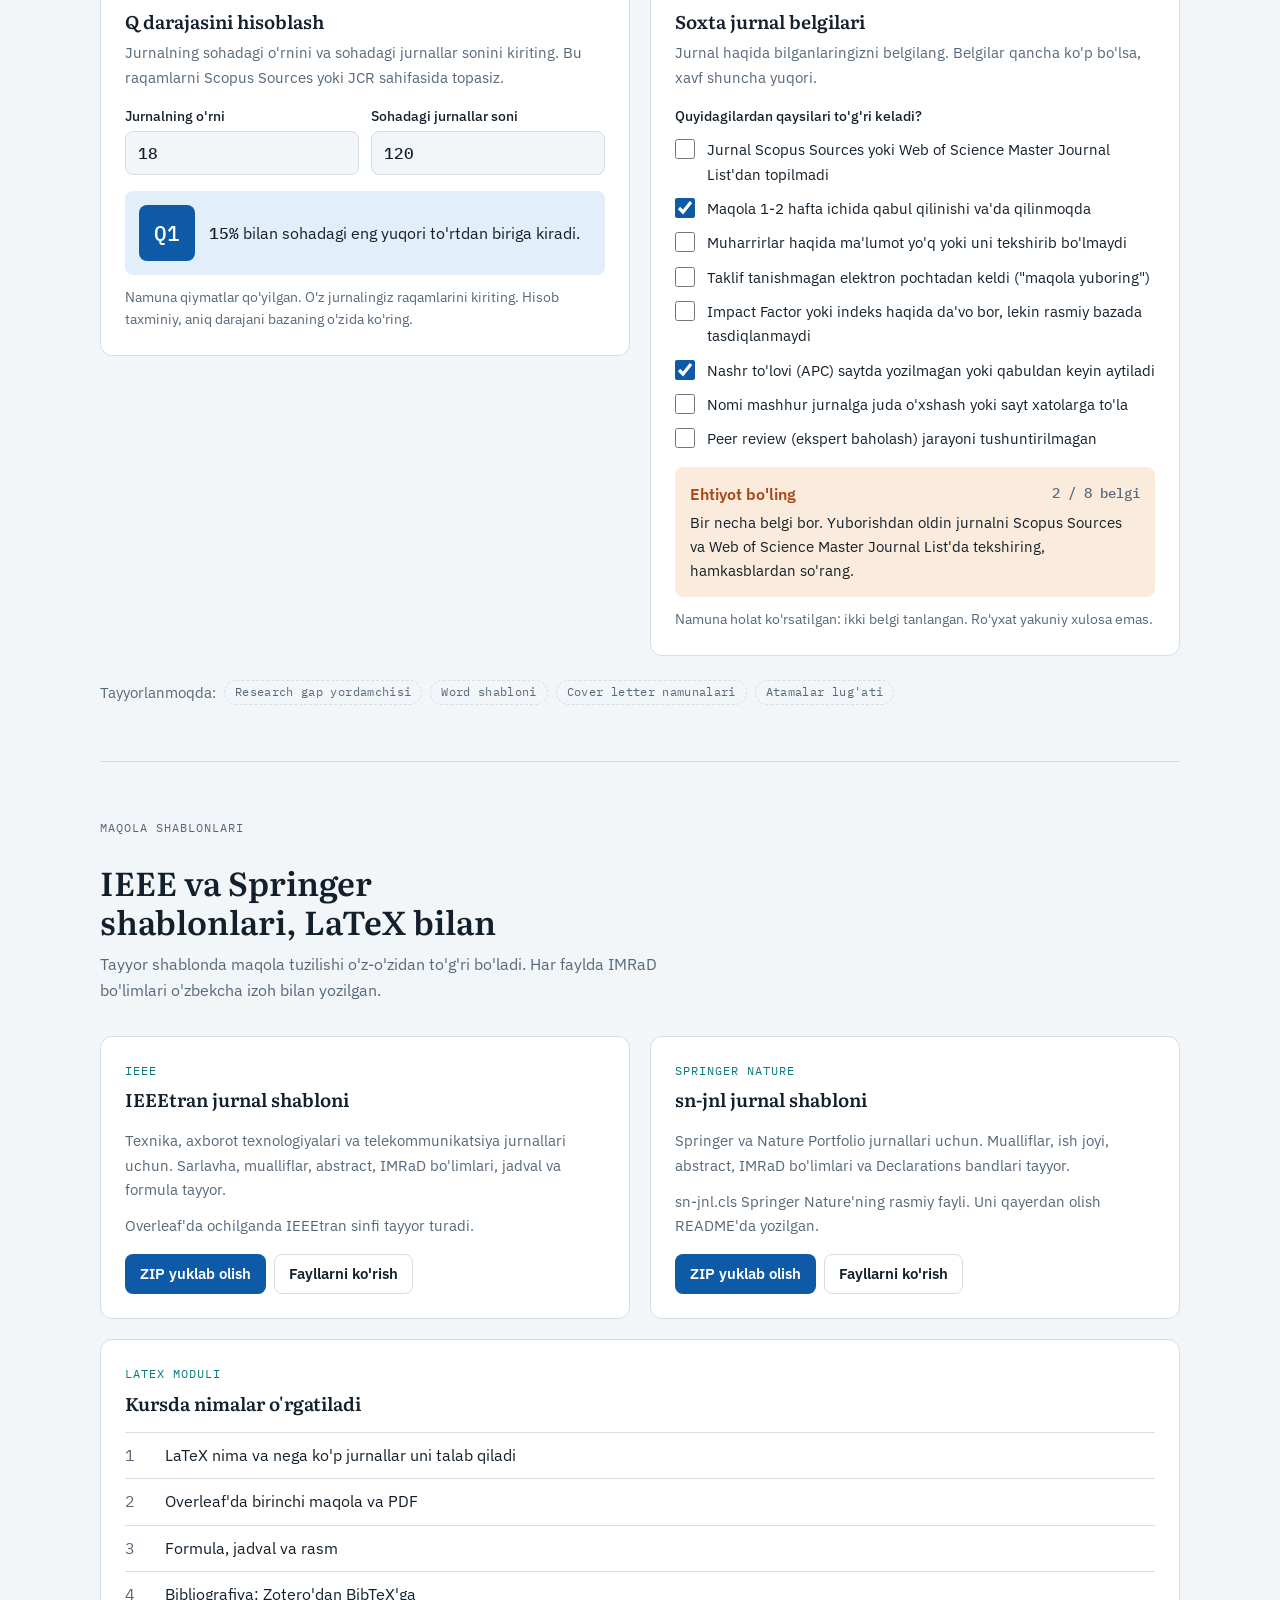
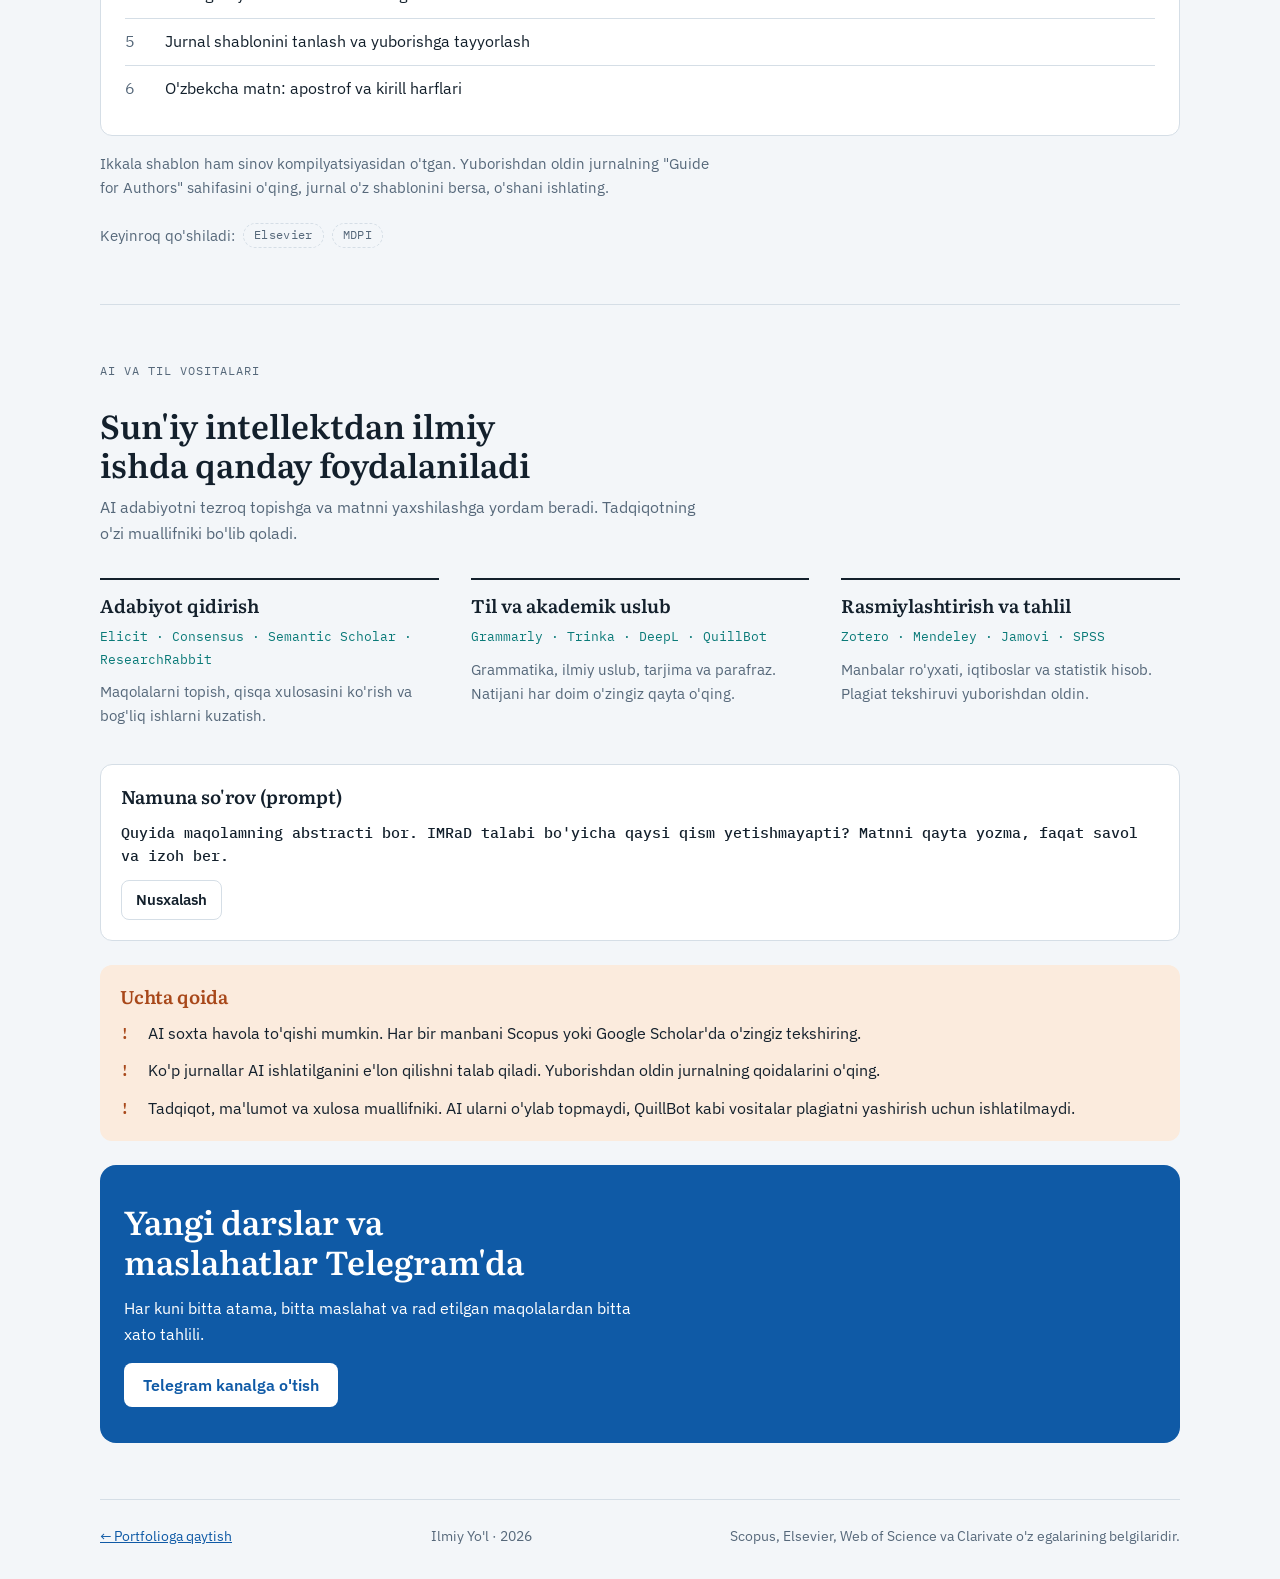
==== commit c2b47417: "Add IEEE and Springer article templates to Ilmiy Yo'l New "Shablonlar" section on the page, IEEEtran" ====
--- a/ilmiy-yol/index.html
+++ b/ilmiy-yol/index.html
@@ -221,6 +221,12 @@
 .verdict[data-level="bad"] .vt { color: var(--warn); }
 .soon-row { margin-top: 24px; display: flex; flex-wrap: wrap; align-items: center; gap: 8px; color: var(--muted); font-size: .95rem; }
 
+/* Templates */
+.tmpl .desc { color: var(--muted); font-size: .95rem; margin-bottom: 12px; }
+.dl { display: flex; flex-wrap: wrap; gap: 8px; margin-top: 16px; }
+.latex { margin-top: 20px; }
+.tnote { margin-top: 16px; color: var(--muted); font-size: .92rem; max-width: 70ch; }
+
 /* AI */
 .aigrid { display: grid; gap: 28px; }
 @media (min-width: 820px) { .aigrid { grid-template-columns: repeat(3, minmax(0, 1fr)); gap: 32px; } }
@@ -263,6 +269,7 @@
     <a href="#jarayon">Jarayon</a>
     <a href="#kurs">Kurs</a>
     <a href="#vositalar">Vositalar</a>
+    <a href="#shablonlar">Shablonlar</a>
     <a href="#ai-modul">AI va til</a>
     <a href="../">Portfolio</a>
   </nav>
@@ -343,7 +350,7 @@
           <div>
             <h3>Yozish (IMRaD)</h3>
             <p>Introduction, Methods, Results, Discussion va abstract. Akademik ingliz tili.</p>
-            <div class="chips"><span class="chip dars">Dars</span><span class="chip vosita">Grammarly, Trinka</span><span class="chip soon">IMRaD shabloni</span></div>
+            <div class="chips"><span class="chip dars">Dars</span><span class="chip vosita">Grammarly, Trinka</span><a class="chip vosita" href="#shablonlar">IEEE, Springer shablonlari</a></div>
           </div>
         </li>
         <li class="step">
@@ -481,9 +488,62 @@
     <div class="soon-row">
       <span>Tayyorlanmoqda:</span>
       <span class="chip soon">Research gap yordamchisi</span>
-      <span class="chip soon">IMRaD shabloni</span>
+      <span class="chip soon">Word shabloni</span>
       <span class="chip soon">Cover letter namunalari</span>
       <span class="chip soon">Atamalar lug'ati</span>
+    </div>
+  </section>
+
+  <section class="sec wrap" id="shablonlar">
+    <div class="sec-head">
+      <p class="eyebrow mono-label">Maqola shablonlari</p>
+      <h2>IEEE va Springer shablonlari, LaTeX bilan</h2>
+      <p>Tayyor shablonda maqola tuzilishi o'z-o'zidan to'g'ri bo'ladi. Har faylda IMRaD bo'limlari o'zbekcha izoh bilan yozilgan.</p>
+    </div>
+
+    <div class="cols">
+      <article class="card tmpl">
+        <p class="kicker mono-label">IEEE</p>
+        <h3>IEEEtran jurnal shabloni</h3>
+        <p class="desc">Texnika, axborot texnologiyalari va telekommunikatsiya jurnallari uchun. Sarlavha, mualliflar, abstract, IMRaD bo'limlari, jadval va formula tayyor.</p>
+        <p class="desc">Overleaf'da ochilganda IEEEtran sinfi tayyor turadi.</p>
+        <div class="dl">
+          <a class="btn btn-primary btn-sm" href="https://github.com/babakulovbekzod23-bit/Portfolio/raw/main/ilmiy-yol/shablonlar/ieee-shablon.zip" target="_blank" rel="noopener">ZIP yuklab olish</a>
+          <a class="btn btn-ghost btn-sm" href="https://github.com/babakulovbekzod23-bit/Portfolio/tree/main/ilmiy-yol/shablonlar/ieee" target="_blank" rel="noopener">Fayllarni ko'rish</a>
+        </div>
+      </article>
+
+      <article class="card tmpl">
+        <p class="kicker mono-label">Springer Nature</p>
+        <h3>sn-jnl jurnal shabloni</h3>
+        <p class="desc">Springer va Nature Portfolio jurnallari uchun. Mualliflar, ish joyi, abstract, IMRaD bo'limlari va Declarations bandlari tayyor.</p>
+        <p class="desc">sn-jnl.cls Springer Nature'ning rasmiy fayli. Uni qayerdan olish README'da yozilgan.</p>
+        <div class="dl">
+          <a class="btn btn-primary btn-sm" href="https://github.com/babakulovbekzod23-bit/Portfolio/raw/main/ilmiy-yol/shablonlar/springer-shablon.zip" target="_blank" rel="noopener">ZIP yuklab olish</a>
+          <a class="btn btn-ghost btn-sm" href="https://github.com/babakulovbekzod23-bit/Portfolio/tree/main/ilmiy-yol/shablonlar/springer" target="_blank" rel="noopener">Fayllarni ko'rish</a>
+        </div>
+      </article>
+    </div>
+
+    <article class="card latex">
+      <p class="kicker mono-label">LaTeX moduli</p>
+      <h3>Kursda nimalar o'rgatiladi</h3>
+      <ol class="lessons">
+        <li>LaTeX nima va nega ko'p jurnallar uni talab qiladi</li>
+        <li>Overleaf'da birinchi maqola va PDF</li>
+        <li>Formula, jadval va rasm</li>
+        <li>Bibliografiya: Zotero'dan BibTeX'ga</li>
+        <li>Jurnal shablonini tanlash va yuborishga tayyorlash</li>
+        <li>O'zbekcha matn: apostrof va kirill harflari</li>
+      </ol>
+    </article>
+
+    <p class="tnote">Ikkala shablon ham sinov kompilyatsiyasidan o'tgan. Yuborishdan oldin jurnalning "Guide for Authors" sahifasini o'qing, jurnal o'z shablonini bersa, o'shani ishlating.</p>
+
+    <div class="soon-row">
+      <span>Keyinroq qo'shiladi:</span>
+      <span class="chip soon">Elsevier</span>
+      <span class="chip soon">MDPI</span>
     </div>
   </section>
 
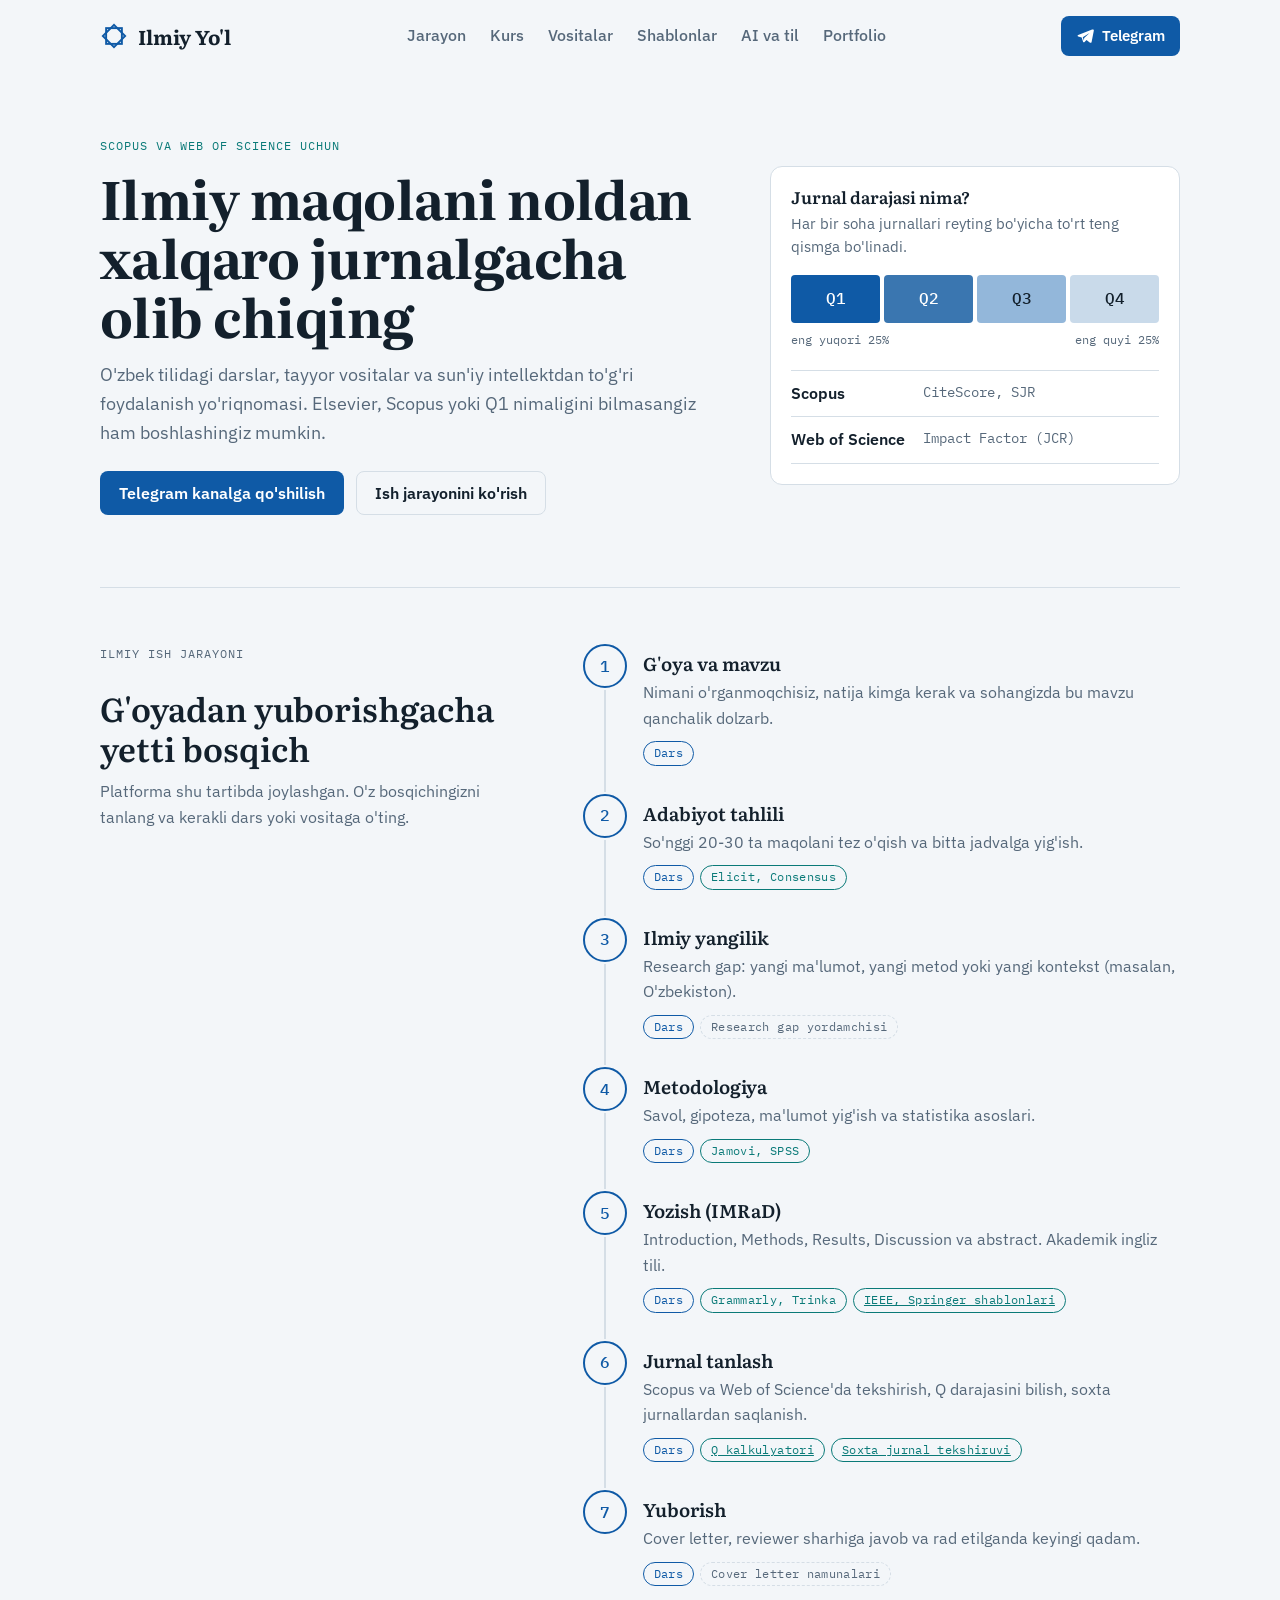
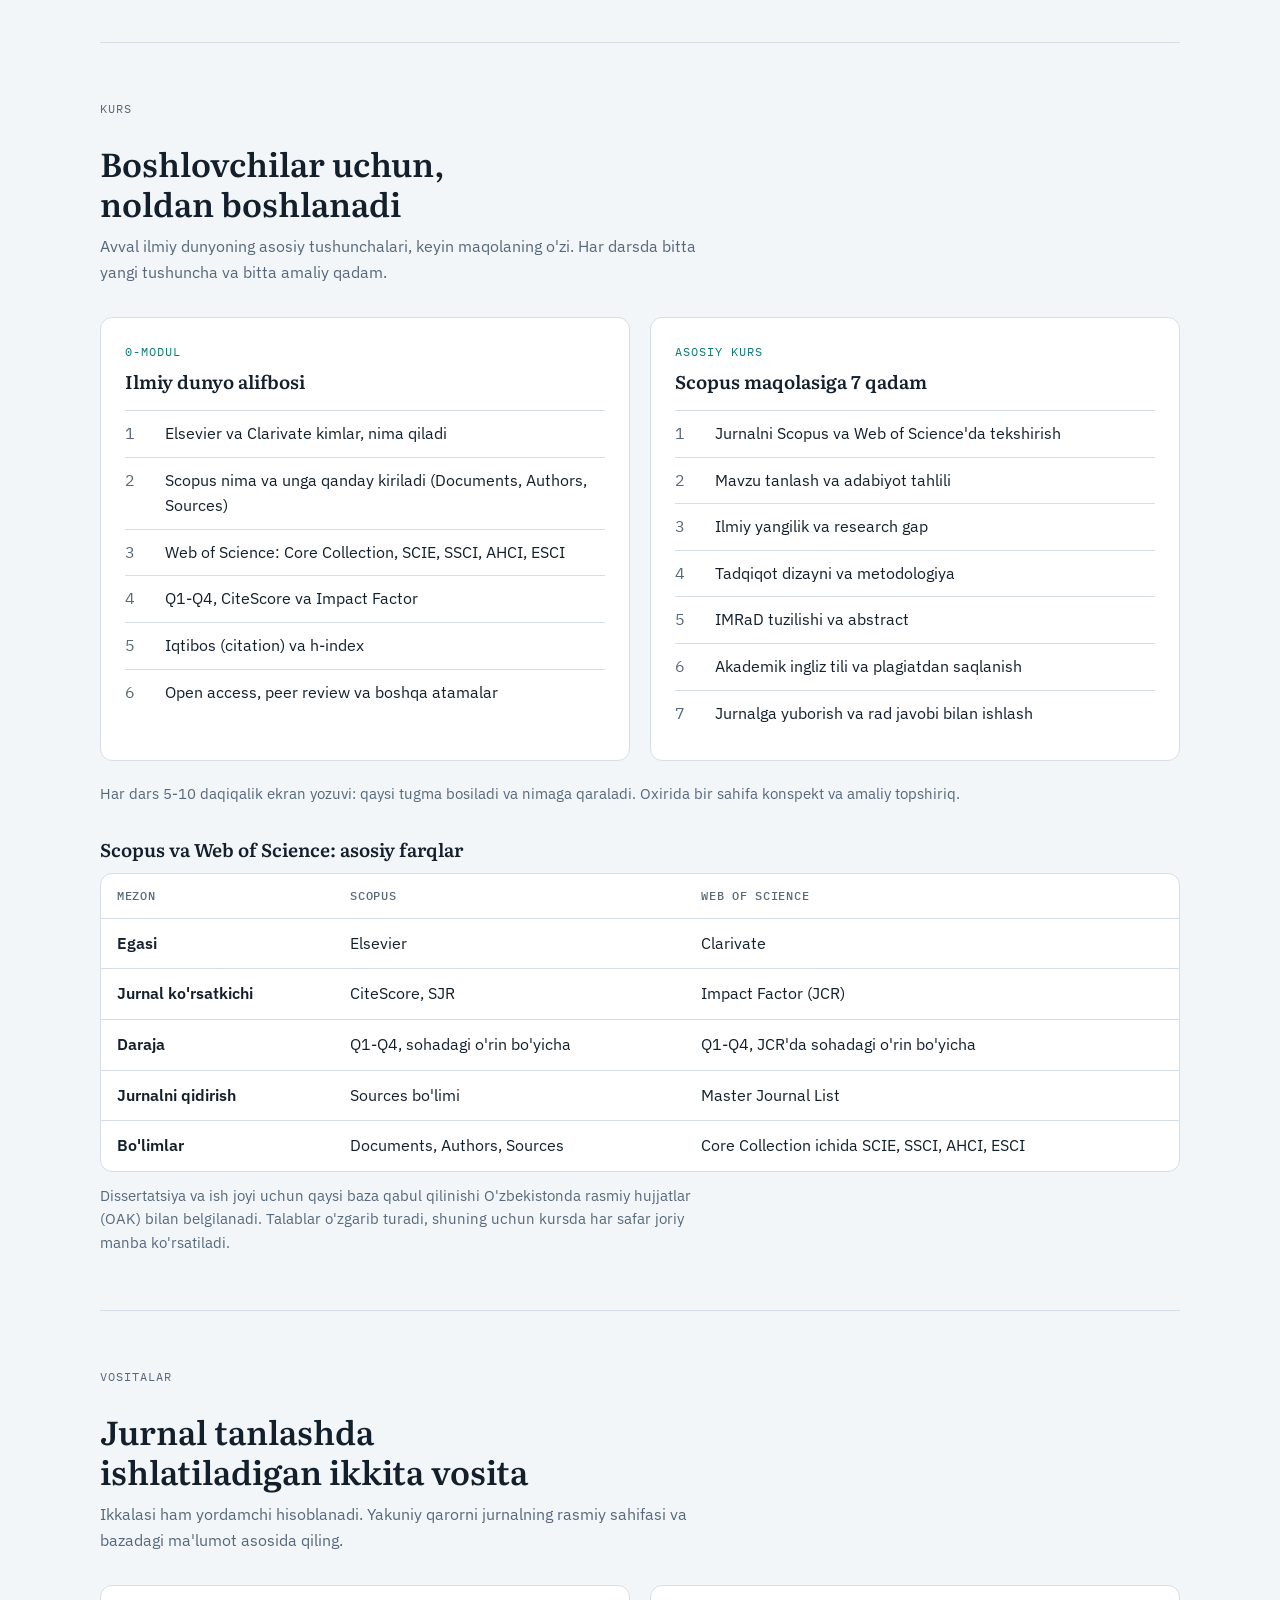
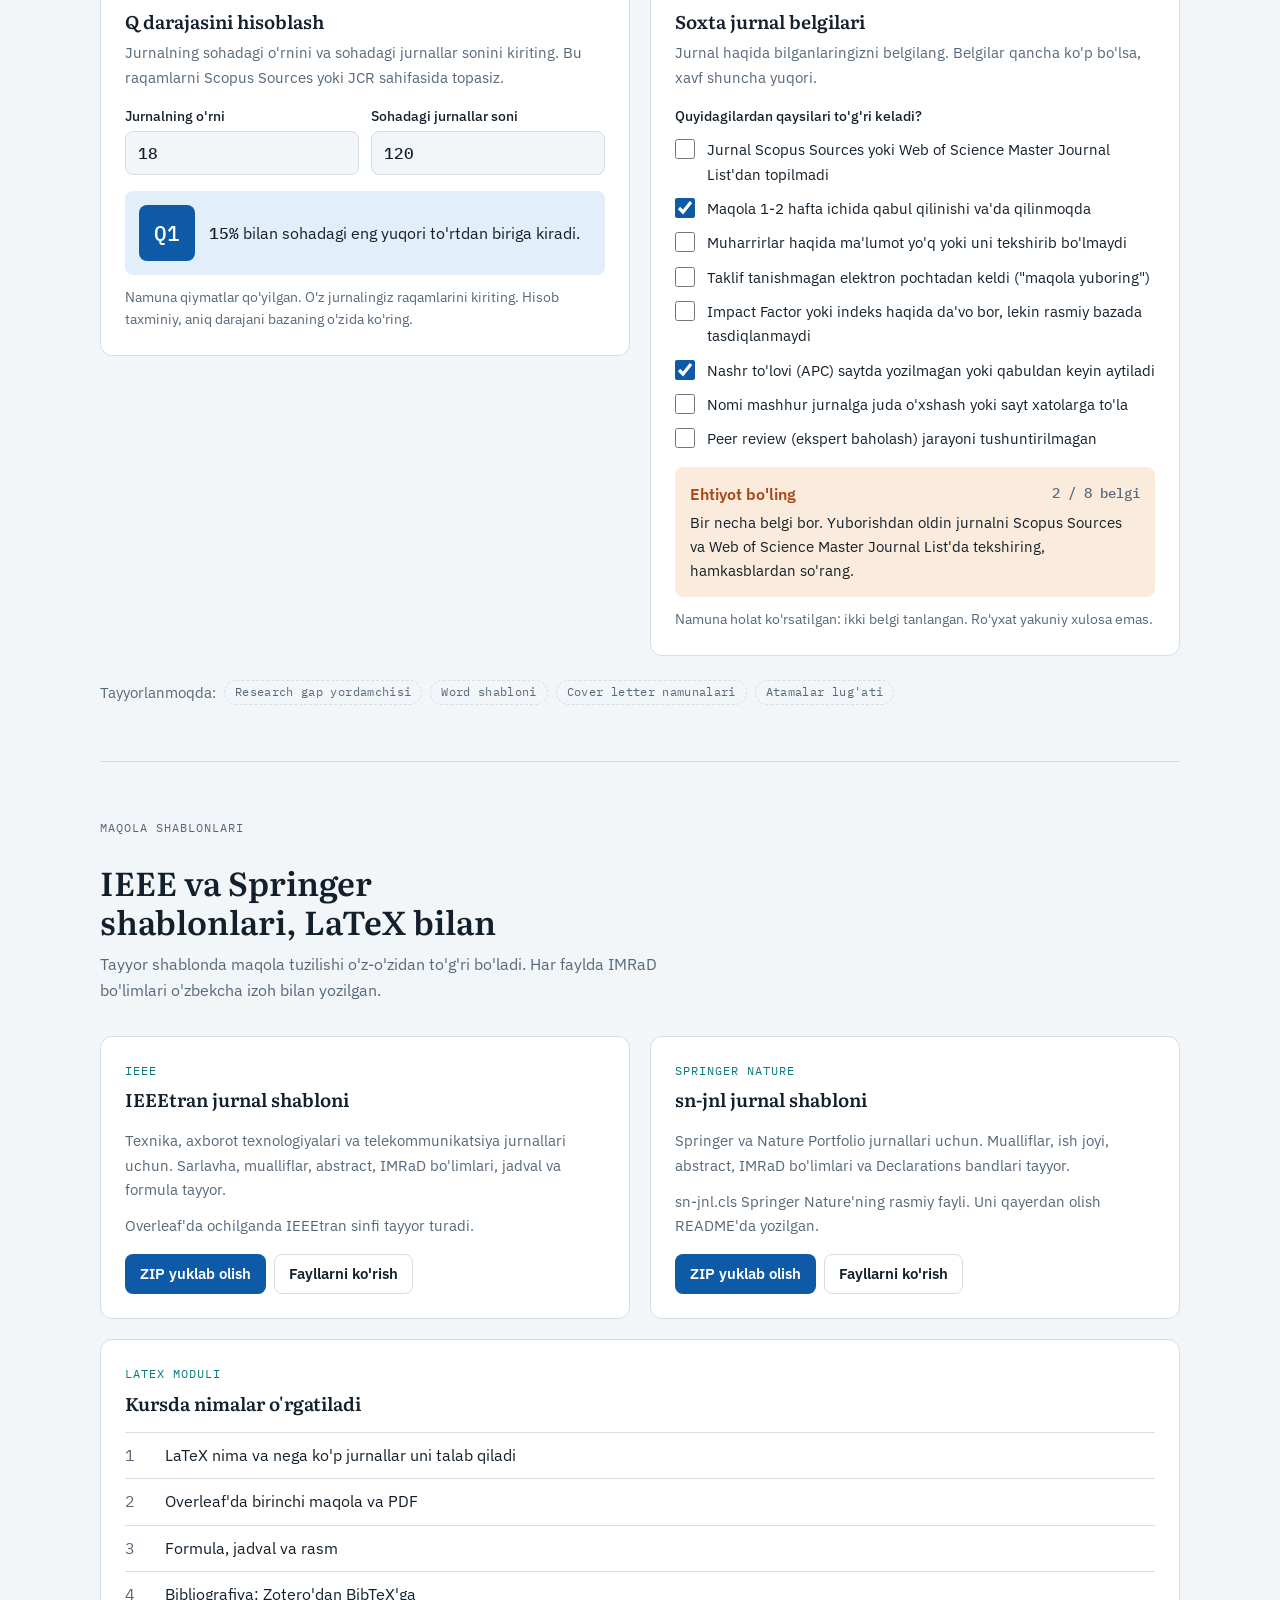
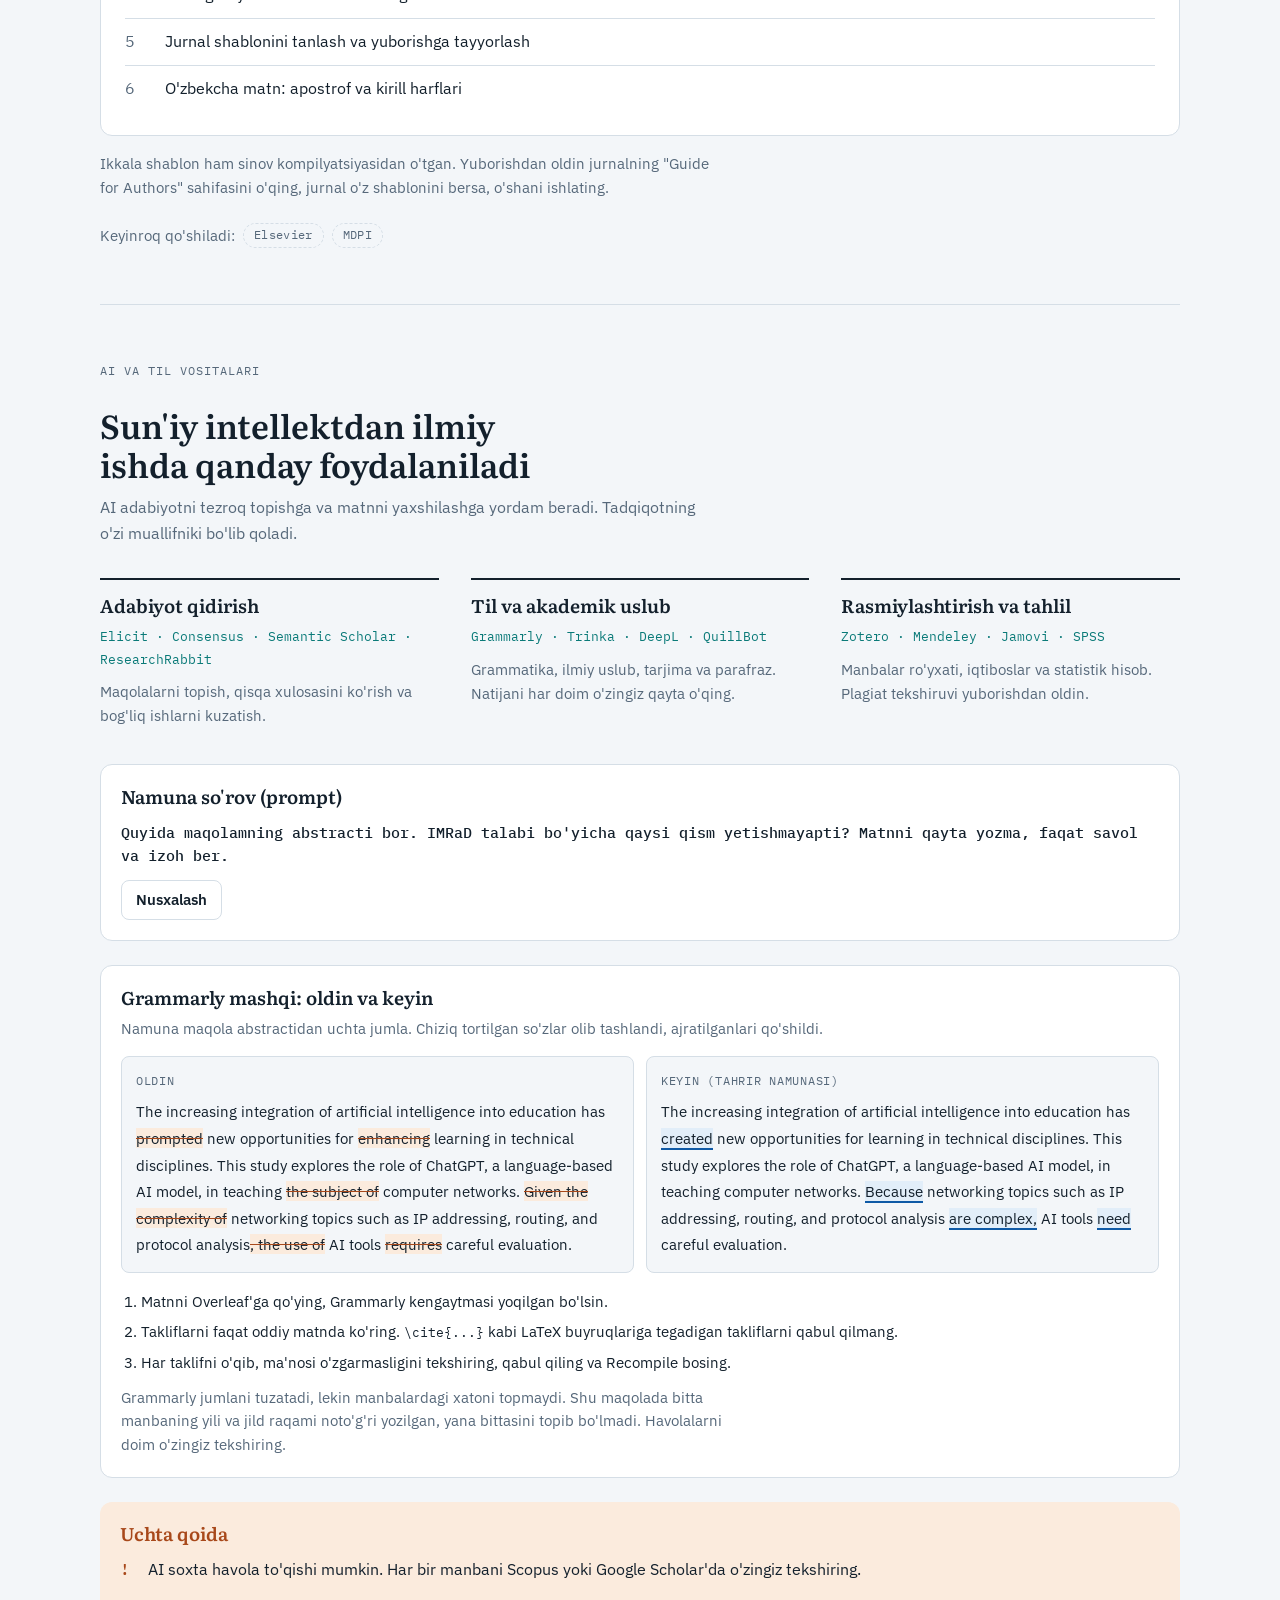
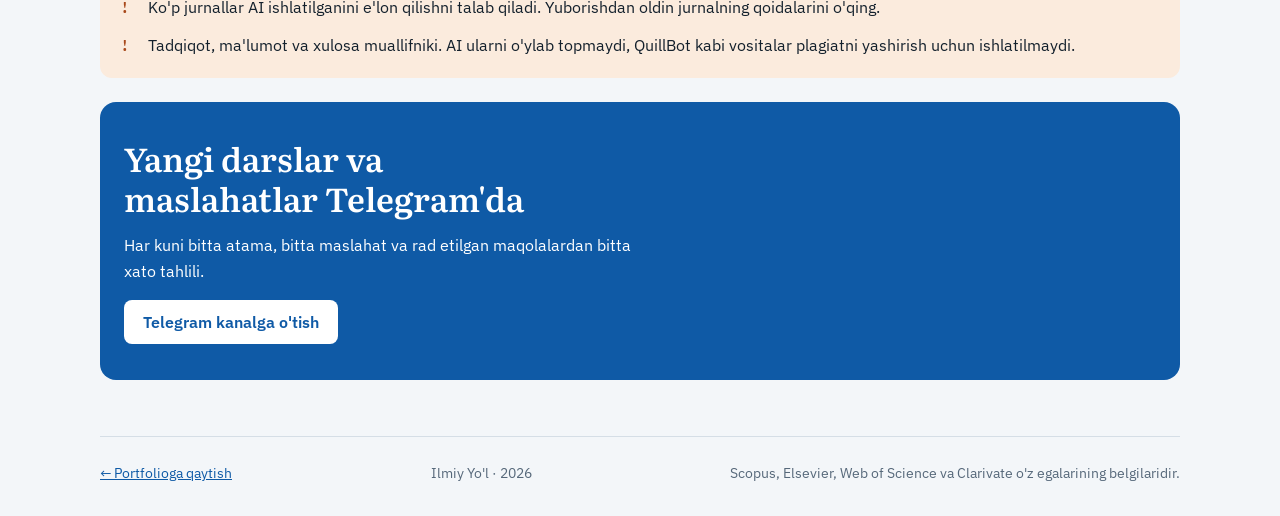
==== commit cd5e1d24: "Add Grammarly before/after exercise to Ilmiy Yo'l New exercise block in the AI section: sample abstr" ====
--- a/ilmiy-yol/index.html
+++ b/ilmiy-yol/index.html
@@ -227,6 +227,8 @@
 .latex { margin-top: 20px; }
 .tnote { margin-top: 16px; color: var(--muted); font-size: .92rem; max-width: 70ch; }
 
+.tcols { display: grid; gap: 20px; grid-template-columns: repeat(auto-fit, minmax(min(100%, 280px), 1fr)); }
+
 /* AI */
 .aigrid { display: grid; gap: 28px; }
 @media (min-width: 820px) { .aigrid { grid-template-columns: repeat(3, minmax(0, 1fr)); gap: 32px; } }
@@ -239,6 +241,19 @@
 .prompt pre { margin: 0; white-space: pre-wrap; overflow-wrap: anywhere; font: 500 .92rem/1.6 var(--font-mono); }
 .prompt .actions-row { display: flex; justify-content: flex-start; }
 
+.gr { margin-top: 24px; background: var(--surface); border: 1px solid var(--line); border-radius: 12px; padding: 20px; min-width: 0; }
+.gr h3 { margin-bottom: 6px; }
+.gr .desc { color: var(--muted); font-size: .95rem; }
+.gr code { font-family: var(--font-mono); font-size: .88em; }
+.ba { display: grid; gap: 12px; margin-block: 16px; }
+@media (min-width: 820px) { .ba { grid-template-columns: repeat(2, minmax(0, 1fr)); } }
+.ba figure { margin: 0; padding: 14px; border-radius: 8px; background: var(--bg); border: 1px solid var(--line); min-width: 0; }
+.ba figcaption { font-family: var(--font-mono); font-size: .76rem; letter-spacing: .06em; text-transform: uppercase; color: var(--muted); margin-bottom: 8px; }
+.ba p { font-size: .95rem; line-height: 1.75; }
+.ba del { background: var(--warn-soft); color: var(--ink); text-decoration: line-through; text-decoration-color: var(--warn); }
+.ba ins { background: var(--accent-soft); color: var(--ink); text-decoration: none; border-bottom: 2px solid var(--accent); }
+.gsteps { margin: 0 0 4px; padding-left: 1.25rem; display: grid; gap: 6px; font-size: .95rem; }
+.gr .tnote { margin-top: 12px; }
 .ethics { margin-top: 24px; background: var(--warn-soft); border-radius: 12px; padding: 20px 20px 8px; }
 .ethics h3 { margin-bottom: 12px; color: var(--warn); }
 .ethics ul { margin: 0; padding: 0; list-style: none; display: grid; gap: 12px; padding-bottom: 12px; }
@@ -501,7 +516,7 @@
       <p>Tayyor shablonda maqola tuzilishi o'z-o'zidan to'g'ri bo'ladi. Har faylda IMRaD bo'limlari o'zbekcha izoh bilan yozilgan.</p>
     </div>
 
-    <div class="cols">
+    <div class="tcols">
       <article class="card tmpl">
         <p class="kicker mono-label">IEEE</p>
         <h3>IEEEtran jurnal shabloni</h3>
@@ -576,6 +591,27 @@
       <h3>Namuna so'rov (prompt)</h3>
       <pre id="prompt-text">Quyida maqolamning abstracti bor. IMRaD talabi bo'yicha qaysi qism yetishmayapti? Matnni qayta yozma, faqat savol va izoh ber.</pre>
       <div class="actions-row"><button class="btn btn-ghost btn-sm" id="copy-btn" type="button">Nusxalash</button></div>
+    </div>
+
+    <div class="gr">
+      <h3>Grammarly mashqi: oldin va keyin</h3>
+      <p class="desc">Namuna maqola abstractidan uchta jumla. Chiziq tortilgan so'zlar olib tashlandi, ajratilganlari qo'shildi.</p>
+      <div class="ba">
+        <figure lang="en">
+          <figcaption>Oldin</figcaption>
+          <p>The increasing integration of artificial intelligence into education has <del>prompted</del> new opportunities for <del>enhancing</del> learning in technical disciplines. This study explores the role of ChatGPT, a language-based AI model, in teaching <del>the subject of</del> computer networks. <del>Given the complexity of</del> networking topics such as IP addressing, routing, and protocol analysis<del>, the use of</del> AI tools <del>requires</del> careful evaluation.</p>
+        </figure>
+        <figure lang="en">
+          <figcaption>Keyin (tahrir namunasi)</figcaption>
+          <p>The increasing integration of artificial intelligence into education has <ins>created</ins> new opportunities for learning in technical disciplines. This study explores the role of ChatGPT, a language-based AI model, in teaching computer networks. <ins>Because</ins> networking topics such as IP addressing, routing, and protocol analysis <ins>are complex,</ins> AI tools <ins>need</ins> careful evaluation.</p>
+        </figure>
+      </div>
+      <ol class="gsteps">
+        <li>Matnni Overleaf'ga qo'ying, Grammarly kengaytmasi yoqilgan bo'lsin.</li>
+        <li>Takliflarni faqat oddiy matnda ko'ring. <code>\cite{...}</code> kabi LaTeX buyruqlariga tegadigan takliflarni qabul qilmang.</li>
+        <li>Har taklifni o'qib, ma'nosi o'zgarmasligini tekshiring, qabul qiling va Recompile bosing.</li>
+      </ol>
+      <p class="tnote">Grammarly jumlani tuzatadi, lekin manbalardagi xatoni topmaydi. Shu maqolada bitta manbaning yili va jild raqami noto'g'ri yozilgan, yana bittasini topib bo'lmadi. Havolalarni doim o'zingiz tekshiring.</p>
     </div>
 
     <div class="ethics">
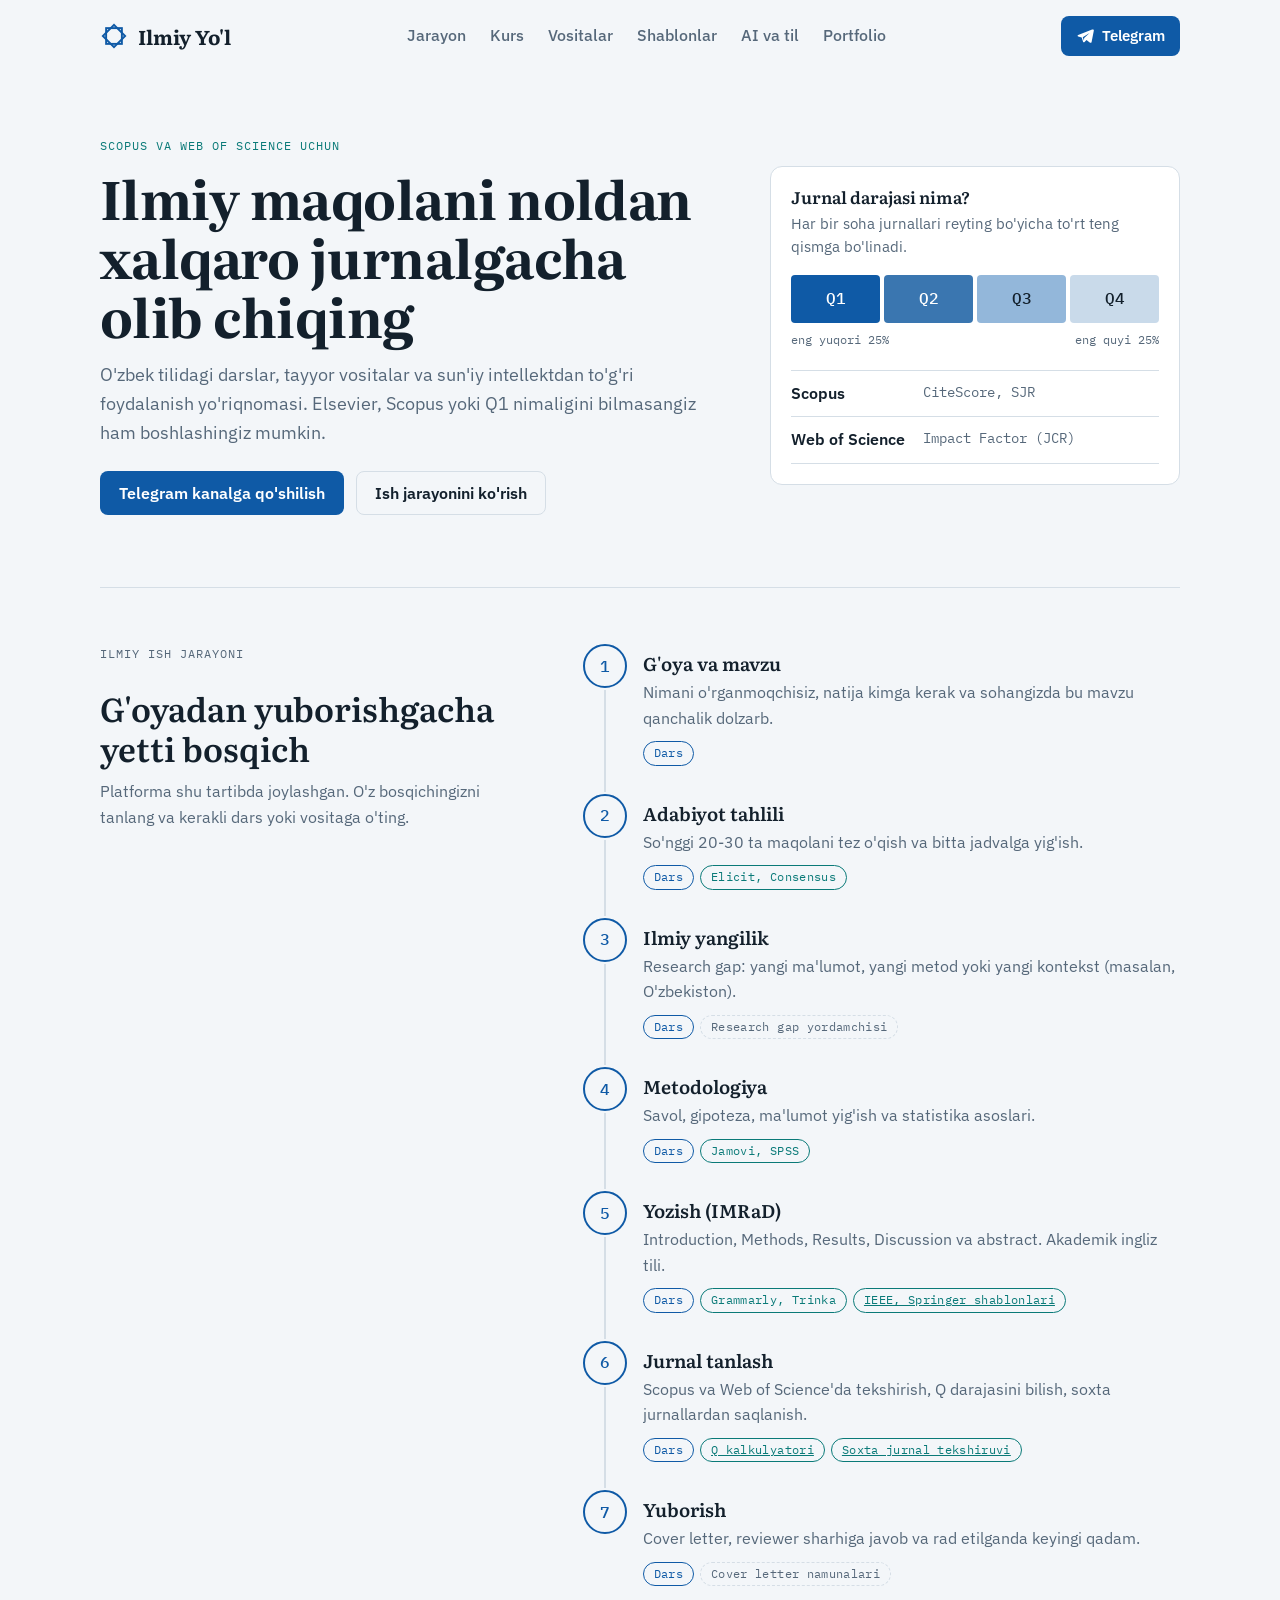
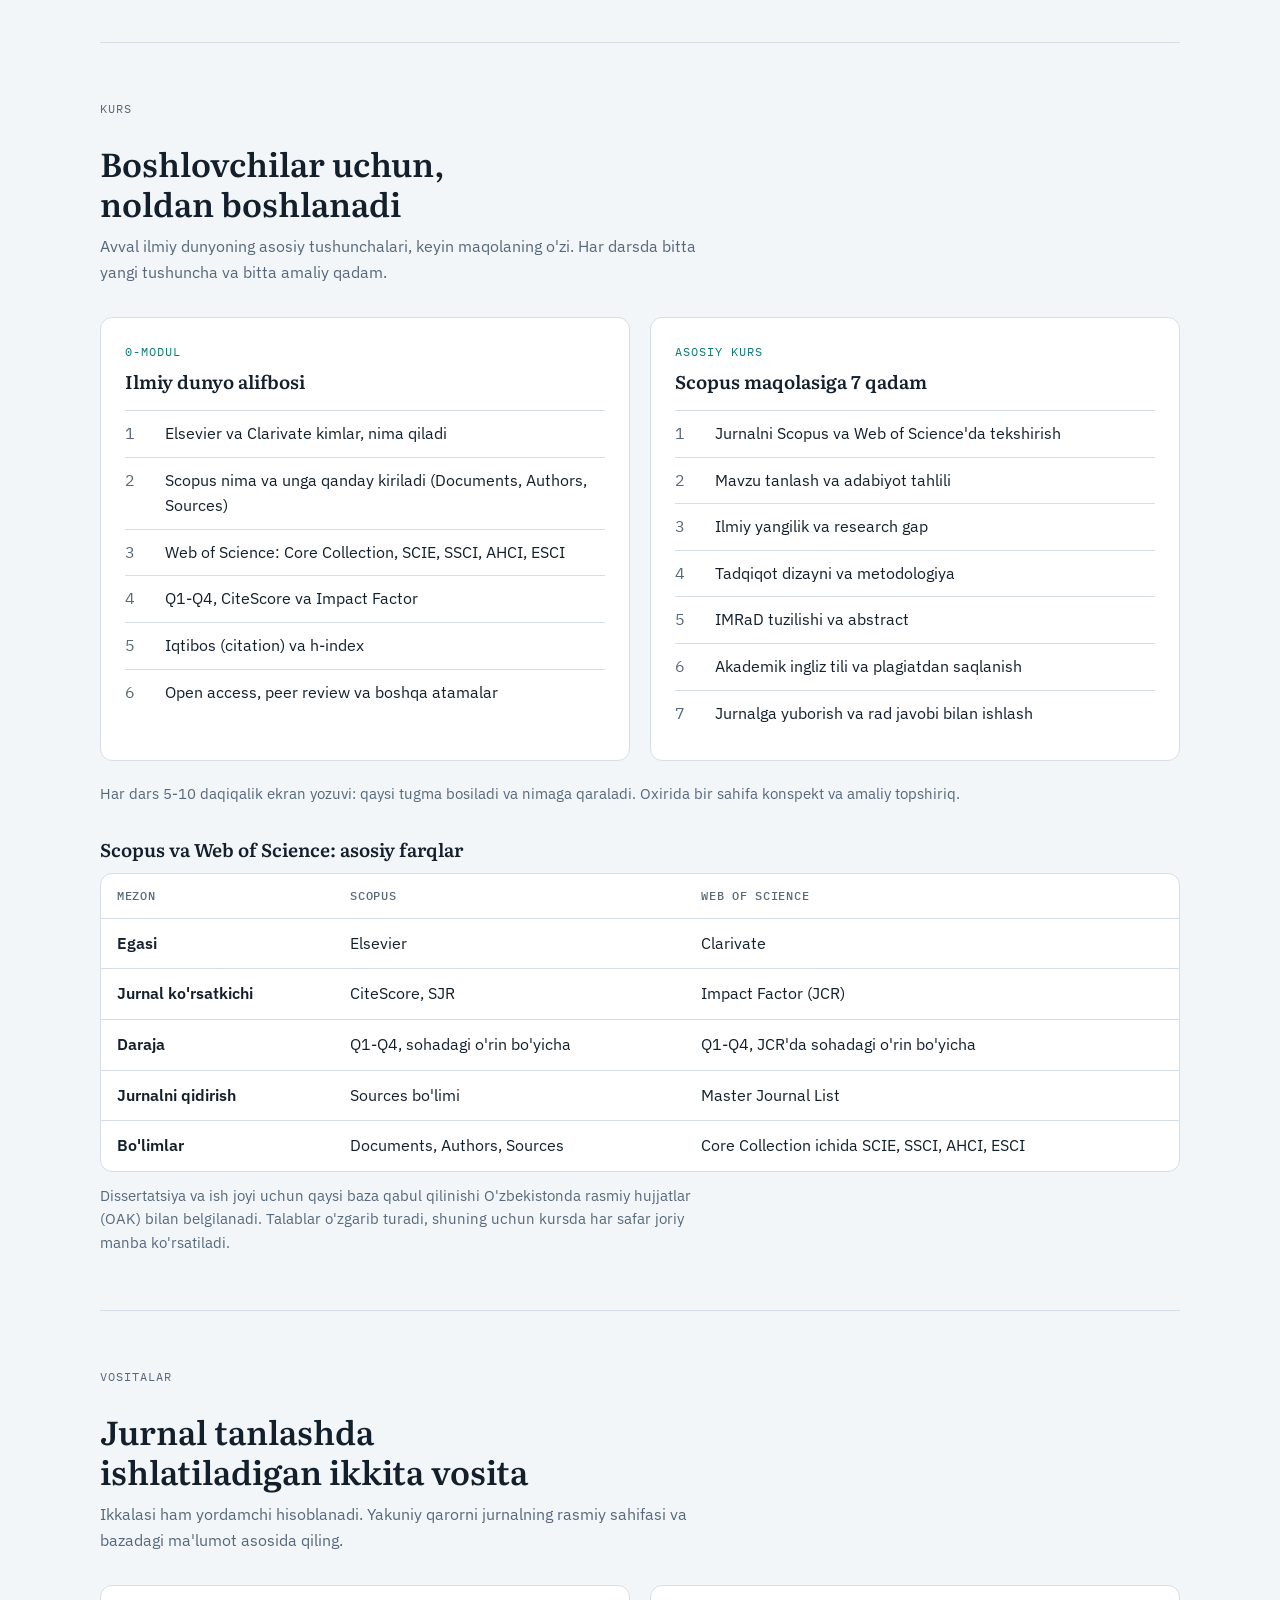
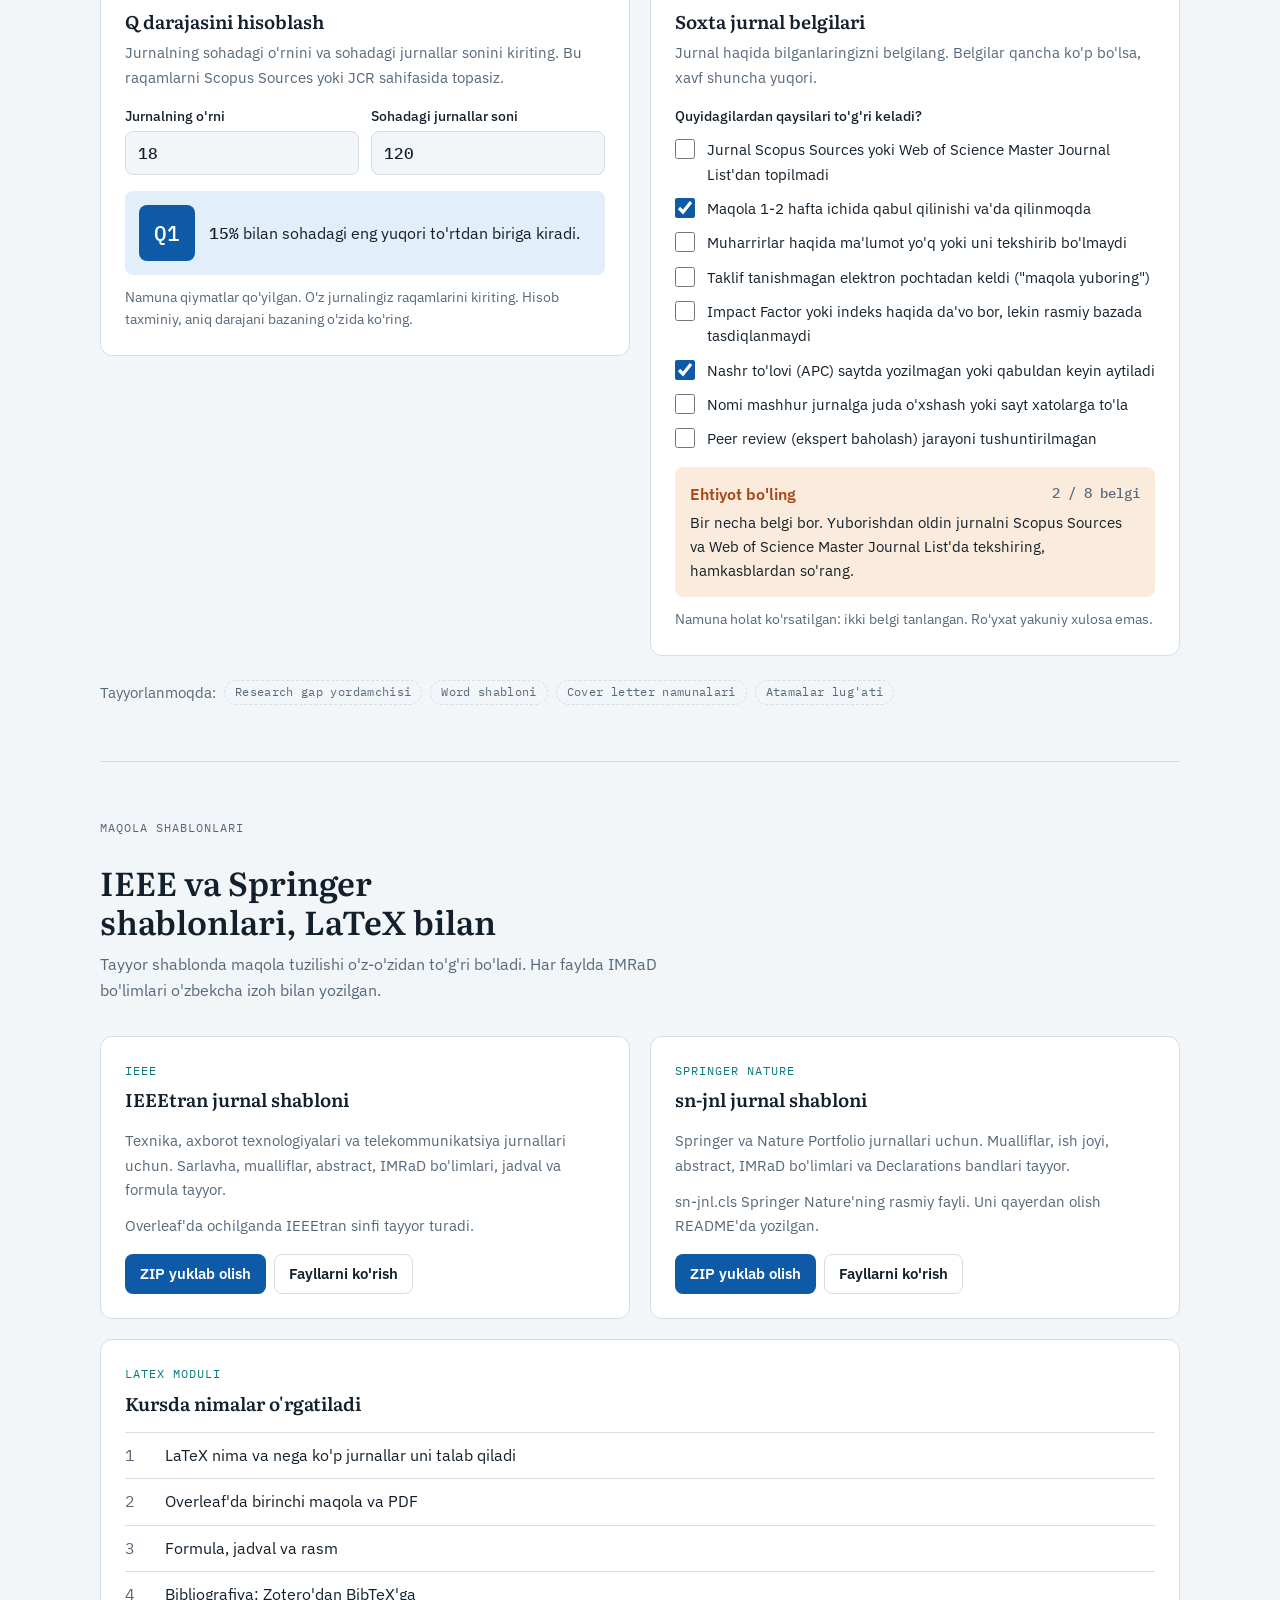
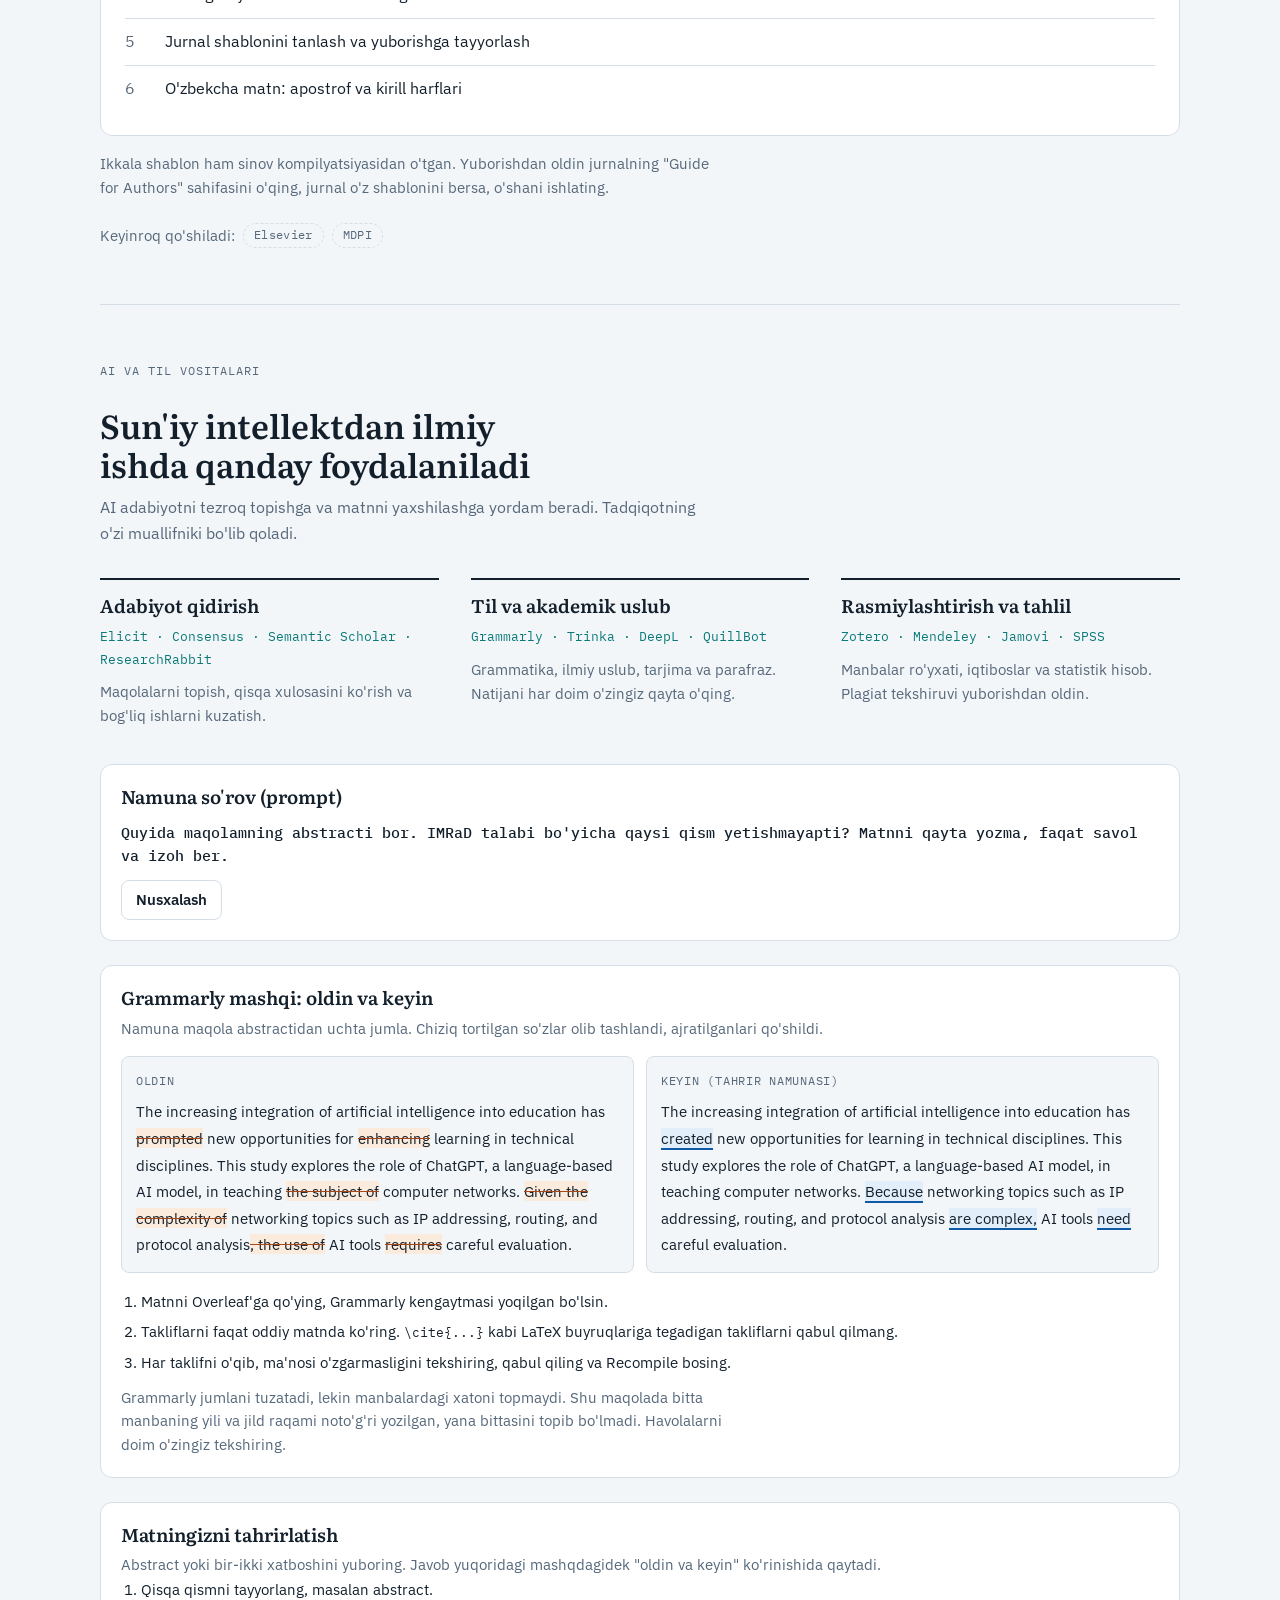
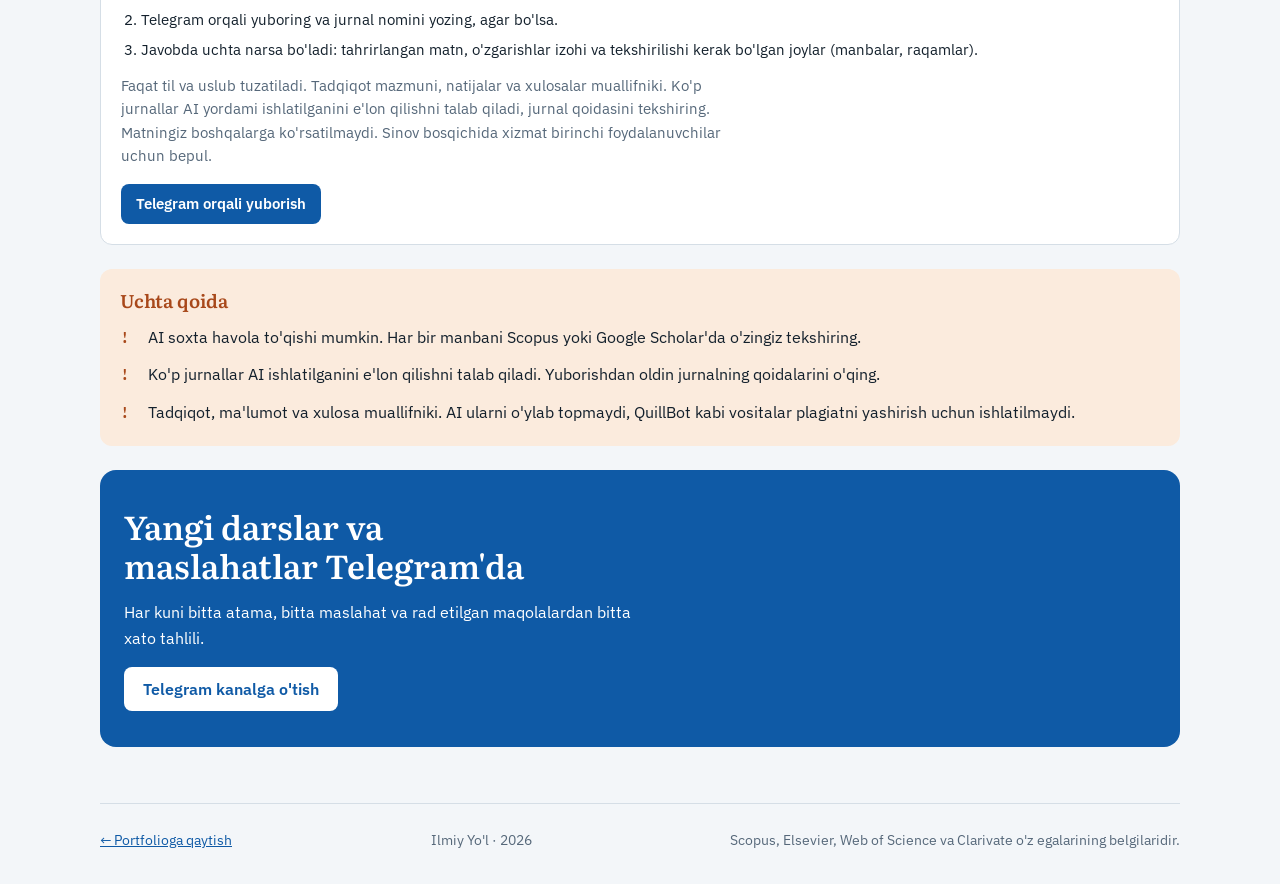
==== commit d2b58310: "Add "send your text for editing" block to Ilmiy Yo'l Steps, rules and a Telegram button for the manu" ====
--- a/ilmiy-yol/index.html
+++ b/ilmiy-yol/index.html
@@ -614,6 +614,20 @@
       <p class="tnote">Grammarly jumlani tuzatadi, lekin manbalardagi xatoni topmaydi. Shu maqolada bitta manbaning yili va jild raqami noto'g'ri yozilgan, yana bittasini topib bo'lmadi. Havolalarni doim o'zingiz tekshiring.</p>
     </div>
 
+    <div class="gr">
+      <h3>Matningizni tahrirlatish</h3>
+      <p class="desc">Abstract yoki bir-ikki xatboshini yuboring. Javob yuqoridagi mashqdagidek "oldin va keyin" ko'rinishida qaytadi.</p>
+      <ol class="gsteps">
+        <li>Qisqa qismni tayyorlang, masalan abstract.</li>
+        <li>Telegram orqali yuboring va jurnal nomini yozing, agar bo'lsa.</li>
+        <li>Javobda uchta narsa bo'ladi: tahrirlangan matn, o'zgarishlar izohi va tekshirilishi kerak bo'lgan joylar (manbalar, raqamlar).</li>
+      </ol>
+      <p class="tnote">Faqat til va uslub tuzatiladi. Tadqiqot mazmuni, natijalar va xulosalar muallifniki. Ko'p jurnallar AI yordami ishlatilganini e'lon qilishni talab qiladi, jurnal qoidasini tekshiring. Matningiz boshqalarga ko'rsatilmaydi. Sinov bosqichida xizmat birinchi foydalanuvchilar uchun bepul.</p>
+      <div class="dl">
+        <a class="btn btn-primary btn-sm" data-tg href="https://t.me/bek92_02" target="_blank" rel="noopener">Telegram orqali yuborish</a>
+      </div>
+    </div>
+
     <div class="ethics">
       <h3>Uchta qoida</h3>
       <ul>
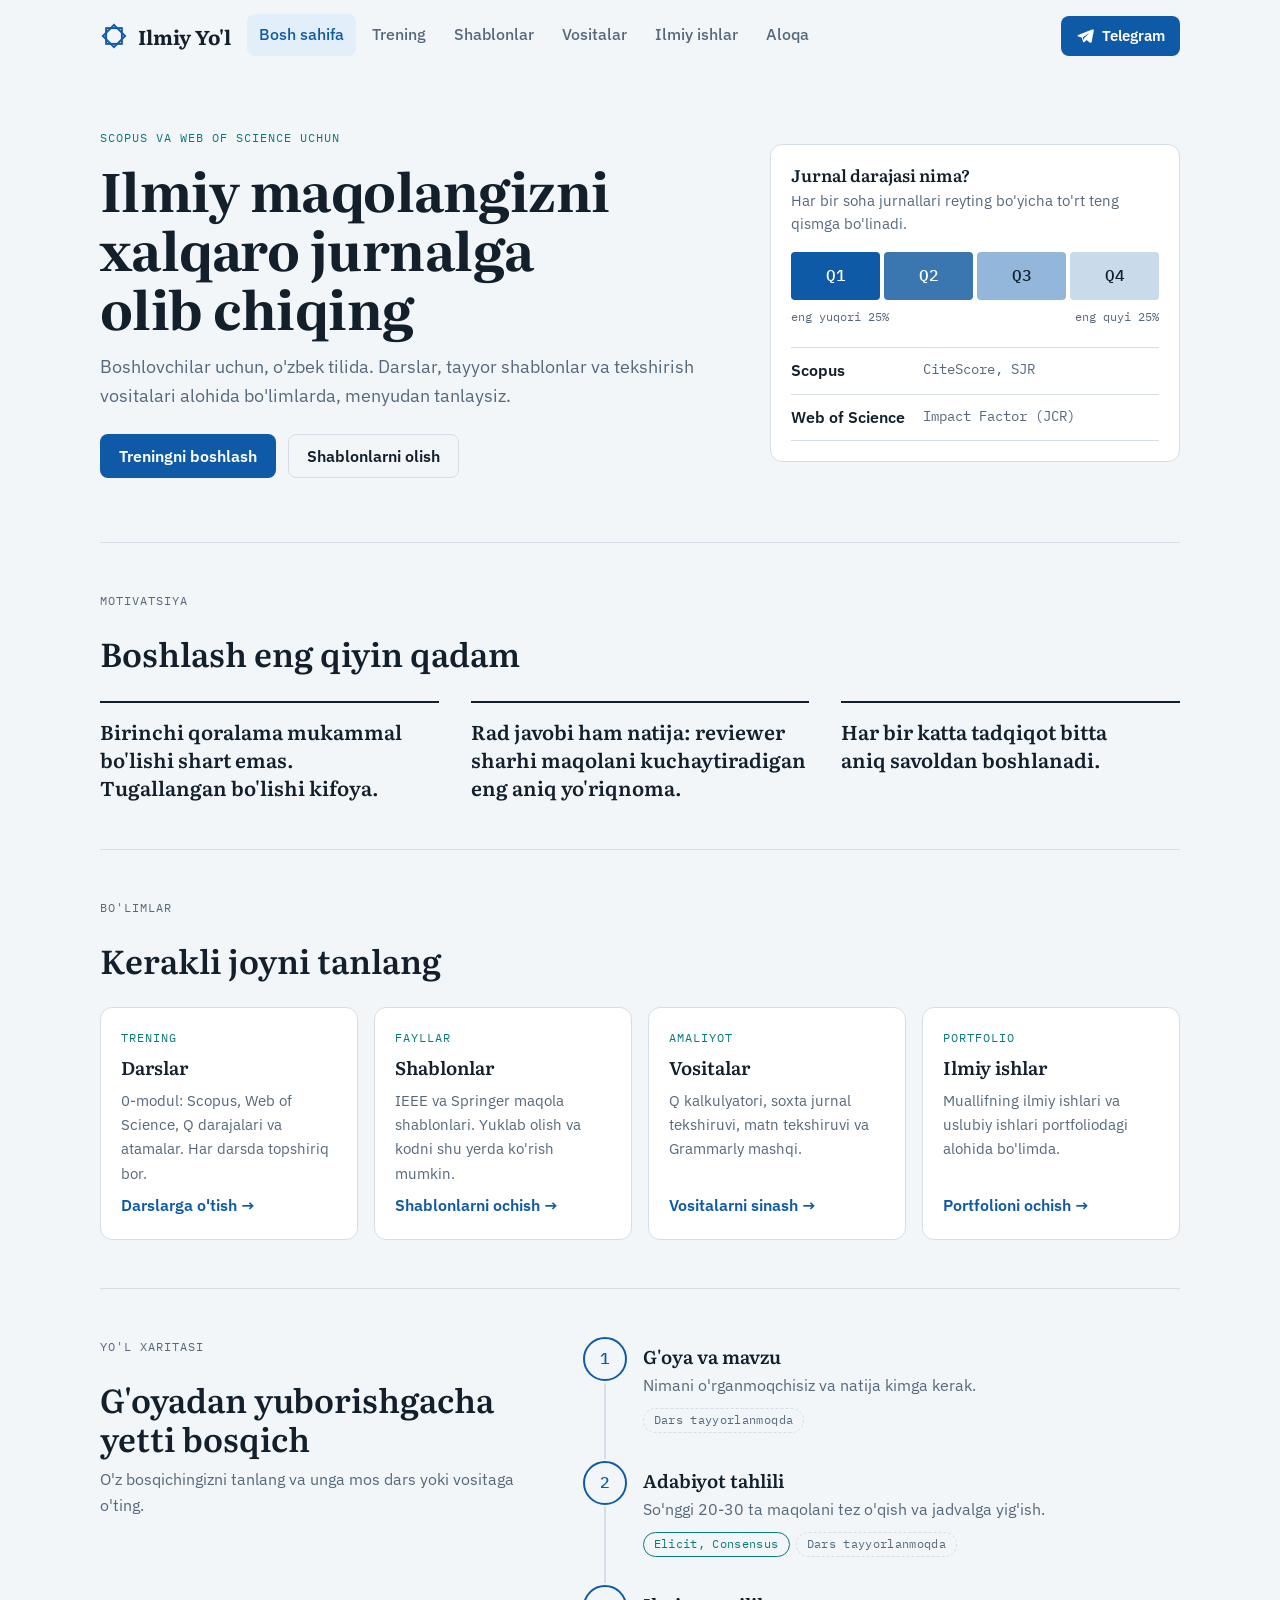
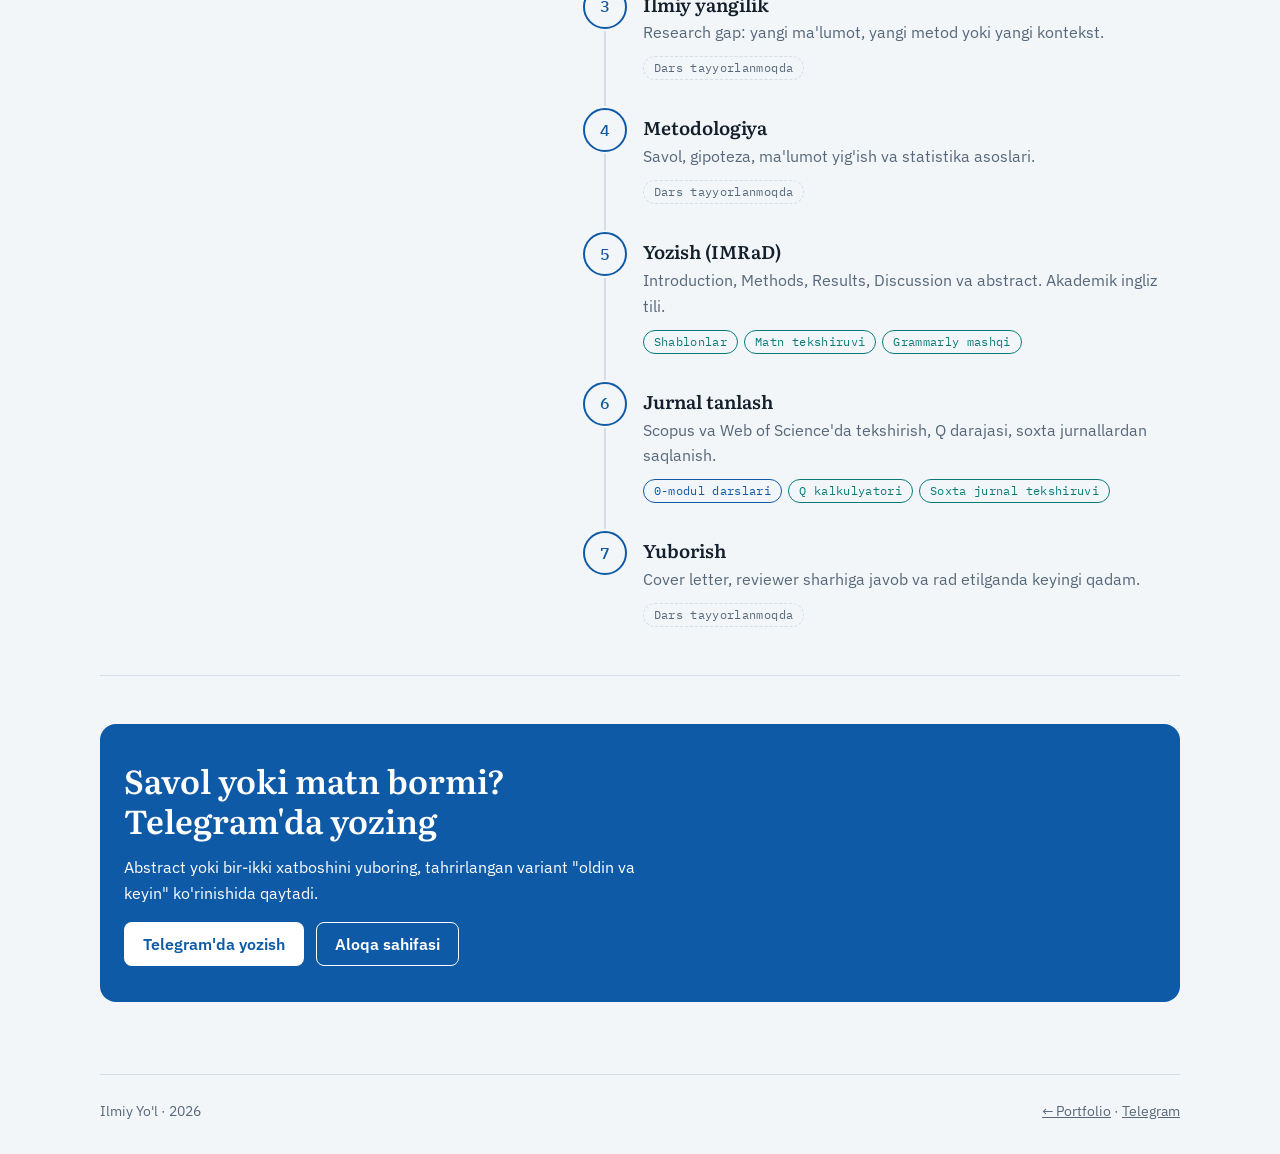
==== commit be603dc0: "Ilmiy Yo'l: ko'p sahifali sayt (menyu, 6 ta dars, shablonlar, vositalar, aloqa) Co-Authored-By: Clau" ====
--- a/ilmiy-yol/index.html
+++ b/ilmiy-yol/index.html
@@ -3,758 +3,87 @@
 <head>
 <meta charset="utf-8">
 <meta name="viewport" content="width=device-width, initial-scale=1, viewport-fit=cover">
-<meta name="description" content="Ilmiy maqola yozish, Scopus va Web of Science jurnal tanlash bo'yicha o'zbek tilidagi kurs va vositalar.">
-<style>html{color-scheme:light}body{margin:0}img{max-width:100%}[hidden]{display:none!important}</style>
 <title>Ilmiy Yo'l</title>
+<meta name="description" content="Ilmiy maqola yozish, Scopus va Web of Science jurnal tanlash bo'yicha o'zbek tilidagi darslar, shablonlar va vositalar.">
 <link rel="preconnect" href="https://fonts.googleapis.com">
 <link rel="preconnect" href="https://fonts.gstatic.com" crossorigin>
 <link rel="stylesheet" href="https://fonts.googleapis.com/css2?family=IBM+Plex+Mono:wght@500&family=IBM+Plex+Sans:wght@400;500;600&family=Literata:opsz,wght@7..72,600;7..72,700&display=swap">
-<style>
-/* Layout: one column route map of the research workflow (idea to submission),
-   framed by a hero with a Q1-Q4 scale and followed by course, working tools and AI guidance.
-   Palette: Samarkand lapis blue with a turquoise secondary, on a blue-tinted paper neutral. */
-:root {
-  --bg: #F3F6F9;
-  --surface: #FFFFFF;
-  --ink: #13202C;
-  --muted: #56687A;
-  --line: #D5DEE6;
-  --accent: #0F5AA6;
-  --accent-ink: #FFFFFF;
-  --accent-soft: #E2EEF9;
-  --teal: #0A7A78;
-  --warn: #A8481A;
-  --warn-soft: #FBEBDD;
-  --q1: #0F5AA6; --q1t: #FFFFFF;
-  --q2: #3A76B0; --q2t: #FFFFFF;
-  --q3: #93B7DA; --q3t: #13202C;
-  --q4: #C9DAEA; --q4t: #13202C;
-  --font-display: "Literata", Georgia, "Times New Roman", serif;
-  --font-body: "IBM Plex Sans", system-ui, -apple-system, "Segoe UI", sans-serif;
-  --font-mono: "IBM Plex Mono", ui-monospace, "SFMono-Regular", Menlo, monospace;
-}
-@media (prefers-color-scheme: dark) {
-  :root:not([data-theme="light"]) {
-    --bg: #0C151E;
-    --surface: #132130;
-    --ink: #E7EEF4;
-    --muted: #9AABBB;
-    --line: #25394B;
-    --accent: #5DA9EE;
-    --accent-ink: #08121C;
-    --accent-soft: #16304A;
-    --teal: #38C0BC;
-    --warn: #F0A070;
-    --warn-soft: #3A2416;
-    --q1: #5DA9EE; --q1t: #08121C;
-    --q2: #3F82C3; --q2t: #08121C;
-    --q3: #2B5E92; --q3t: #E7EEF4;
-    --q4: #1F4468; --q4t: #E7EEF4;
-    color-scheme: dark;
-  }
-}
-:root[data-theme="dark"] {
-  --bg: #0C151E;
-  --surface: #132130;
-  --ink: #E7EEF4;
-  --muted: #9AABBB;
-  --line: #25394B;
-  --accent: #5DA9EE;
-  --accent-ink: #08121C;
-  --accent-soft: #16304A;
-  --teal: #38C0BC;
-  --warn: #F0A070;
-  --warn-soft: #3A2416;
-  --q1: #5DA9EE; --q1t: #08121C;
-  --q2: #3F82C3; --q2t: #08121C;
-  --q3: #2B5E92; --q3t: #E7EEF4;
-  --q4: #1F4468; --q4t: #E7EEF4;
-  color-scheme: dark;
-}
-
-* { box-sizing: border-box; }
-@media (prefers-reduced-motion: no-preference) { html { scroll-behavior: smooth; } }
-body {
-  background: var(--bg);
-  color: var(--ink);
-  font-family: var(--font-body);
-  font-size: 16px;
-  line-height: 1.6;
-  padding-block: 0 24px;
-  padding-left: max(16px, env(safe-area-inset-left, 0px));
-  padding-right: max(16px, env(safe-area-inset-right, 0px));
-}
-a { color: var(--accent); }
-:focus-visible { outline: 3px solid var(--accent); outline-offset: 2px; border-radius: 4px; }
-.sr-only { position: absolute; width: 1px; height: 1px; overflow: hidden; clip: rect(0 0 0 0); white-space: nowrap; }
-.wrap { max-width: 1080px; margin-inline: auto; }
-
-h1, h2, h3 { font-family: var(--font-display); text-wrap: balance; margin: 0; }
-h2 { font-size: clamp(1.5rem, 3.6vw, 2.05rem); font-weight: 600; line-height: 1.2; }
-h3 { font-size: 1.15rem; font-weight: 600; line-height: 1.3; }
-p { margin: 0; }
-.mono-label { font-family: var(--font-mono); font-size: .78rem; letter-spacing: .08em; text-transform: uppercase; }
-
-/* Buttons */
-.btn {
-  display: inline-flex; align-items: center; justify-content: center; gap: 8px;
-  min-height: 44px; padding: 10px 18px; border-radius: 8px;
-  font: 600 1rem/1.2 var(--font-body); text-decoration: none; cursor: pointer;
-  border: 1px solid transparent;
-}
-.btn svg { width: 18px; height: 18px; flex: none; }
-.btn-primary { background: var(--accent); color: var(--accent-ink); }
-.btn-primary:hover { filter: brightness(1.08); }
-.btn-ghost { background: transparent; color: var(--ink); border-color: var(--line); }
-.btn-ghost:hover { border-color: var(--accent); color: var(--accent); }
-.btn-sm { min-height: 40px; padding: 8px 14px; font-size: .92rem; }
-
-/* Header */
-.top { display: flex; align-items: center; justify-content: space-between; gap: 16px; padding-block: 16px; }
-.brand { display: inline-flex; align-items: center; gap: 10px; font-family: var(--font-display); font-weight: 700; font-size: 1.25rem; color: var(--ink); text-decoration: none; }
-.brand svg { width: 28px; height: 28px; color: var(--accent); flex: none; }
-.nav { display: none; gap: 24px; }
-.nav a { color: var(--muted); text-decoration: none; font-weight: 500; }
-.nav a:hover { color: var(--ink); }
-@media (min-width: 760px) { .nav { display: flex; } }
-
-/* Hero */
-.hero { display: grid; gap: 32px; padding-block: 36px 56px; }
-@media (min-width: 900px) {
-  .hero { grid-template-columns: minmax(0, 1.2fr) minmax(0, .8fr); align-items: center; gap: 56px; padding-block: 64px 72px; }
-}
-.eyebrow { color: var(--teal); margin-bottom: 12px; }
-.hero h1 { font-size: clamp(2rem, 5.6vw, 3.3rem); font-weight: 700; line-height: 1.12; letter-spacing: -.01em; margin-bottom: 16px; }
-.lead { font-size: 1.12rem; color: var(--muted); max-width: 56ch; margin-bottom: 24px; }
-.actions { display: flex; flex-wrap: wrap; gap: 12px; }
-
-.scale { background: var(--surface); border: 1px solid var(--line); border-radius: 12px; padding: 20px; min-width: 0; }
-.scale h2 { font-size: 1.05rem; font-weight: 600; margin-bottom: 4px; }
-.scale .sub { color: var(--muted); font-size: .92rem; }
-.qbar { display: grid; grid-template-columns: repeat(4, minmax(0, 1fr)); gap: 4px; margin-block: 16px 8px; }
-.qbar span { height: 48px; border-radius: 4px; display: grid; place-items: center; font-family: var(--font-mono); font-weight: 500; }
-.qbar .q1, .qbadge.q1 { background: var(--q1); color: var(--q1t); }
-.qbar .q2, .qbadge.q2 { background: var(--q2); color: var(--q2t); }
-.qbar .q3, .qbadge.q3 { background: var(--q3); color: var(--q3t); }
-.qbar .q4, .qbadge.q4 { background: var(--q4); color: var(--q4t); }
-.qends { display: flex; justify-content: space-between; gap: 8px; color: var(--muted); font-family: var(--font-mono); font-size: .74rem; }
-.metrics { margin: 20px 0 0; padding: 0; display: grid; gap: 0; border-top: 1px solid var(--line); }
-.metrics div { display: grid; grid-template-columns: 7.5rem minmax(0, 1fr); gap: 12px; padding-block: 10px; border-bottom: 1px solid var(--line); }
-.metrics dt { font-weight: 600; }
-.metrics dd { margin: 0; color: var(--muted); font-family: var(--font-mono); font-size: .88rem; }
-
-/* Sections */
-.sec { padding-block: 56px; border-top: 1px solid var(--line); }
-.sec-head { display: grid; gap: 12px; margin-bottom: 32px; max-width: 62ch; }
-.sec-head p { color: var(--muted); }
-.split { display: grid; gap: 32px; }
-@media (min-width: 900px) {
-  .split { grid-template-columns: minmax(0, 5fr) minmax(0, 7fr); gap: 56px; }
-  .split .sec-head { position: sticky; top: 24px; align-self: start; margin-bottom: 0; }
-}
-
-/* Workflow track */
-.steps { list-style: none; margin: 0; padding: 0; }
-.step { display: grid; grid-template-columns: 44px minmax(0, 1fr); gap: 16px; position: relative; padding-bottom: 28px; }
-.step::before { content: ""; position: absolute; left: 21px; top: 46px; bottom: 2px; width: 2px; background: var(--line); }
-.step:last-child { padding-bottom: 0; }
-.step:last-child::before { display: none; }
-.step .n { width: 44px; height: 44px; border-radius: 50%; border: 2px solid var(--accent); background: var(--bg); color: var(--accent); display: grid; place-items: center; font-family: var(--font-mono); font-weight: 500; }
-.step h3 { margin-bottom: 4px; padding-top: 8px; }
-.step p { color: var(--muted); margin-bottom: 10px; }
-.chips { display: flex; flex-wrap: wrap; gap: 6px; }
-.chip { font-family: var(--font-mono); font-size: .72rem; letter-spacing: .03em; padding: 2px 10px; border-radius: 999px; border: 1px solid var(--line); color: var(--muted); }
-.chip.dars { color: var(--accent); border-color: currentColor; }
-.chip.vosita { color: var(--teal); border-color: currentColor; }
-.chip.soon { border-style: dashed; }
-
-/* Course */
-.cols { display: grid; gap: 20px; }
-@media (min-width: 820px) { .cols { grid-template-columns: repeat(2, minmax(0, 1fr)); } }
-.card { background: var(--surface); border: 1px solid var(--line); border-radius: 12px; padding: 24px; min-width: 0; }
-.card .kicker { color: var(--teal); margin-bottom: 8px; }
-.card h3 { margin-bottom: 16px; }
-.lessons { margin: 0; padding: 0; list-style: none; display: grid; gap: 0; counter-reset: l; }
-.lessons li { counter-increment: l; display: grid; grid-template-columns: 2rem minmax(0, 1fr); gap: 8px; padding-block: 10px; border-top: 1px solid var(--line); }
-.lessons li::before { content: counter(l); font-family: var(--font-mono); color: var(--muted); }
-.format { margin-top: 20px; color: var(--muted); font-size: .95rem; }
-
-.compare { margin-top: 32px; }
-.compare h3 { margin-bottom: 12px; }
-.tablewrap { overflow-x: auto; border: 1px solid var(--line); border-radius: 12px; background: var(--surface); }
-table { border-collapse: collapse; width: 100%; min-width: 560px; }
-th, td { text-align: left; padding: 12px 16px; border-bottom: 1px solid var(--line); vertical-align: top; }
-thead th { font-family: var(--font-mono); font-size: .76rem; letter-spacing: .06em; text-transform: uppercase; color: var(--muted); font-weight: 500; }
-tbody th { font-weight: 600; white-space: nowrap; }
-tbody tr:last-child th, tbody tr:last-child td { border-bottom: 0; }
-.note { margin-top: 12px; color: var(--muted); font-size: .92rem; max-width: 70ch; }
-
-/* Tools */
-.tools { display: grid; gap: 20px; }
-@media (min-width: 880px) { .tools { grid-template-columns: repeat(2, minmax(0, 1fr)); align-items: start; } }
-.tool h3 { margin-bottom: 6px; }
-.tool .desc { color: var(--muted); font-size: .95rem; margin-bottom: 16px; }
-.fields { display: grid; grid-template-columns: repeat(2, minmax(0, 1fr)); gap: 12px; }
-.field label { display: block; font-size: .88rem; font-weight: 500; margin-bottom: 4px; }
-.field input {
-  width: 100%; min-height: 44px; padding: 8px 12px; border-radius: 8px;
-  border: 1px solid var(--line); background: var(--bg); color: var(--ink);
-  font: 500 1rem var(--font-mono);
-}
-.qresult { display: flex; align-items: center; gap: 14px; margin-top: 16px; padding: 14px; border-radius: 8px; background: var(--accent-soft); }
-.qbadge { flex: none; min-width: 56px; height: 56px; border-radius: 8px; display: grid; place-items: center; font-family: var(--font-mono); font-weight: 500; font-size: 1.3rem; }
-.qresult p { min-width: 0; }
-.qresult .pct { font-family: var(--font-mono); font-weight: 500; }
-.example { margin-top: 12px; color: var(--muted); font-size: .85rem; }
-
-.checks { border: 0; padding: 0; margin: 0; display: grid; gap: 10px; min-width: 0; }
-.checks legend { padding: 0; margin-bottom: 10px; font-size: .88rem; font-weight: 500; }
-.check { display: grid; grid-template-columns: 22px minmax(0, 1fr); gap: 10px; align-items: start; font-size: .95rem; cursor: pointer; }
-.check input { width: 20px; height: 20px; margin: 2px 0 0; accent-color: var(--accent); }
-.verdict { margin-top: 16px; padding: 14px; border-radius: 8px; background: var(--accent-soft); border: 1px solid transparent; }
-.verdict .vh { display: flex; justify-content: space-between; gap: 12px; font-weight: 600; margin-bottom: 4px; }
-.verdict .vc { font-family: var(--font-mono); font-weight: 500; font-size: .88rem; color: var(--muted); white-space: nowrap; }
-.verdict p { font-size: .93rem; }
-.verdict[data-level="warn"] { background: var(--warn-soft); }
-.verdict[data-level="warn"] .vt { color: var(--warn); }
-.verdict[data-level="bad"] { background: var(--warn-soft); border-color: var(--warn); }
-.verdict[data-level="bad"] .vt { color: var(--warn); }
-.soon-row { margin-top: 24px; display: flex; flex-wrap: wrap; align-items: center; gap: 8px; color: var(--muted); font-size: .95rem; }
-
-/* Templates */
-.tmpl .desc { color: var(--muted); font-size: .95rem; margin-bottom: 12px; }
-.dl { display: flex; flex-wrap: wrap; gap: 8px; margin-top: 16px; }
-.latex { margin-top: 20px; }
-.tnote { margin-top: 16px; color: var(--muted); font-size: .92rem; max-width: 70ch; }
-
-.tcols { display: grid; gap: 20px; grid-template-columns: repeat(auto-fit, minmax(min(100%, 280px), 1fr)); }
-
-/* AI */
-.aigrid { display: grid; gap: 28px; }
-@media (min-width: 820px) { .aigrid { grid-template-columns: repeat(3, minmax(0, 1fr)); gap: 32px; } }
-.aigroup { border-top: 2px solid var(--ink); padding-top: 14px; min-width: 0; }
-.aigroup h3 { margin-bottom: 8px; }
-.names { font-family: var(--font-mono); font-size: .82rem; color: var(--teal); margin-bottom: 8px; line-height: 1.7; }
-.aigroup p:last-child { color: var(--muted); font-size: .95rem; }
-
-.prompt { margin-top: 36px; background: var(--surface); border: 1px solid var(--line); border-radius: 12px; padding: 20px; display: grid; gap: 12px; min-width: 0; }
-.prompt pre { margin: 0; white-space: pre-wrap; overflow-wrap: anywhere; font: 500 .92rem/1.6 var(--font-mono); }
-.prompt .actions-row { display: flex; justify-content: flex-start; }
-
-.gr { margin-top: 24px; background: var(--surface); border: 1px solid var(--line); border-radius: 12px; padding: 20px; min-width: 0; }
-.gr h3 { margin-bottom: 6px; }
-.gr .desc { color: var(--muted); font-size: .95rem; }
-.gr code { font-family: var(--font-mono); font-size: .88em; }
-.ba { display: grid; gap: 12px; margin-block: 16px; }
-@media (min-width: 820px) { .ba { grid-template-columns: repeat(2, minmax(0, 1fr)); } }
-.ba figure { margin: 0; padding: 14px; border-radius: 8px; background: var(--bg); border: 1px solid var(--line); min-width: 0; }
-.ba figcaption { font-family: var(--font-mono); font-size: .76rem; letter-spacing: .06em; text-transform: uppercase; color: var(--muted); margin-bottom: 8px; }
-.ba p { font-size: .95rem; line-height: 1.75; }
-.ba del { background: var(--warn-soft); color: var(--ink); text-decoration: line-through; text-decoration-color: var(--warn); }
-.ba ins { background: var(--accent-soft); color: var(--ink); text-decoration: none; border-bottom: 2px solid var(--accent); }
-.gsteps { margin: 0 0 4px; padding-left: 1.25rem; display: grid; gap: 6px; font-size: .95rem; }
-.gr .tnote { margin-top: 12px; }
-.ethics { margin-top: 24px; background: var(--warn-soft); border-radius: 12px; padding: 20px 20px 8px; }
-.ethics h3 { margin-bottom: 12px; color: var(--warn); }
-.ethics ul { margin: 0; padding: 0; list-style: none; display: grid; gap: 12px; padding-bottom: 12px; }
-.ethics li { display: grid; grid-template-columns: 1.25rem minmax(0, 1fr); gap: 8px; }
-.ethics li::before { content: "!"; font-family: var(--font-mono); font-weight: 500; color: var(--warn); }
-
-/* CTA */
-.cta { margin-top: 24px; background: var(--accent); color: var(--accent-ink); border-radius: 16px; padding: 36px 24px; display: grid; gap: 16px; justify-items: start; }
-.cta h2 { max-width: 24ch; }
-.cta p { max-width: 54ch; }
-.cta .btn { background: var(--accent-ink); color: var(--accent); }
-.cta .btn:focus-visible { outline-color: var(--accent-ink); }
-
-footer { border-top: 1px solid var(--line); padding-block: 24px 8px; color: var(--muted); font-size: .9rem; display: flex; flex-wrap: wrap; justify-content: space-between; gap: 8px; }
-</style>
+<link rel="stylesheet" href="assets/site.css">
 </head>
 <body>
+<header class="top wrap">
+<a class="brand" href="index.html" aria-label="Ilmiy Yo'l bosh sahifa"><svg viewBox="0 0 32 32" aria-hidden="true"><rect x="7" y="7" width="18" height="18" fill="none" stroke="currentColor" stroke-width="2.2"/><rect x="7" y="7" width="18" height="18" fill="none" stroke="currentColor" stroke-width="2.2" transform="rotate(45 16 16)"/></svg><span>Ilmiy Yo'l</span></a>
+<nav class="nav" aria-label="Bo'limlar"><a href="index.html" aria-current="page">Bosh sahifa</a><a href="trening/index.html">Trening</a><a href="shablonlar/index.html">Shablonlar</a><a href="vositalar/index.html">Vositalar</a><a href="../#ilmiy">Ilmiy ishlar</a><a href="aloqa/index.html">Aloqa</a></nav>
+<a class="btn btn-primary btn-sm" href="https://t.me/bek92_02" target="_blank" rel="noopener"><svg viewBox="0 0 24 24" aria-hidden="true"><path fill="currentColor" d="M21.5 3.3 2.9 10.5c-1 .4-1 1.8.1 2.1l4.6 1.4 1.8 5.6c.3.9 1.4 1.1 2 .4l2.6-2.6 4.7 3.5c.8.6 1.9.1 2.1-.9l3-15.2c.2-1-.8-1.8-1.7-1.5ZM9 13.6l9.1-5.7-7.2 6.9-.3 3.3L9 13.6Z"/></svg>Telegram</a>
+</header>
+<main>
 
-<header class="top wrap">
-  <a class="brand" href="#top" aria-label="Ilmiy Yo'l bosh sahifa">
-    <svg viewBox="0 0 32 32" aria-hidden="true">
-      <rect x="7" y="7" width="18" height="18" fill="none" stroke="currentColor" stroke-width="2.2"/>
-      <rect x="7" y="7" width="18" height="18" fill="none" stroke="currentColor" stroke-width="2.2" transform="rotate(45 16 16)"/>
-    </svg>
-    <span>Ilmiy Yo'l</span>
-  </a>
-  <nav class="nav" aria-label="Bo'limlar">
-    <a href="#jarayon">Jarayon</a>
-    <a href="#kurs">Kurs</a>
-    <a href="#vositalar">Vositalar</a>
-    <a href="#shablonlar">Shablonlar</a>
-    <a href="#ai-modul">AI va til</a>
-    <a href="../">Portfolio</a>
-  </nav>
-  <a class="btn btn-primary btn-sm" data-tg href="https://t.me/bek92_02" target="_blank" rel="noopener">
-    <svg viewBox="0 0 24 24" aria-hidden="true"><path fill="currentColor" d="M21.5 3.3 2.9 10.5c-1 .4-1 1.8.1 2.1l4.6 1.4 1.8 5.6c.3.9 1.4 1.1 2 .4l2.6-2.6 4.7 3.5c.8.6 1.9.1 2.1-.9l3-15.2c.2-1-.8-1.8-1.7-1.5ZM9 13.6l9.1-5.7-7.2 6.9-.3 3.3L9 13.6Z"/></svg>
-    Telegram
-  </a>
-</header>
+<section class="hero wrap" id="top">
+  <div>
+    <p class="eyebrow mono-label">Scopus va Web of Science uchun</p>
+    <h1>Ilmiy maqolangizni xalqaro jurnalga olib chiqing</h1>
+    <p class="lead">Boshlovchilar uchun, o'zbek tilida. Darslar, tayyor shablonlar va tekshirish vositalari alohida bo'limlarda, menyudan tanlaysiz.</p>
+    <div class="actions">
+      <a class="btn btn-primary" href="trening/index.html">Treningni boshlash</a>
+      <a class="btn btn-ghost" href="shablonlar/index.html">Shablonlarni olish</a>
+    </div>
+  </div>
+  <aside class="scale" aria-labelledby="scale-title">
+    <h2 id="scale-title">Jurnal darajasi nima?</h2>
+    <p class="sub">Har bir soha jurnallari reyting bo'yicha to'rt teng qismga bo'linadi.</p>
+    <div class="qbar" role="img" aria-label="Q1 eng yuqori 25 foiz, Q4 eng quyi 25 foiz"><span class="q1">Q1</span><span class="q2">Q2</span><span class="q3">Q3</span><span class="q4">Q4</span></div>
+    <div class="qends"><span>eng yuqori 25%</span><span>eng quyi 25%</span></div>
+    <dl class="metrics">
+      <div><dt>Scopus</dt><dd>CiteScore, SJR</dd></div>
+      <div><dt>Web of Science</dt><dd>Impact Factor (JCR)</dd></div>
+    </dl>
+  </aside>
+</section>
 
-<main>
-  <section class="hero wrap" id="top">
-    <div>
-      <p class="eyebrow mono-label">Scopus va Web of Science uchun</p>
-      <h1>Ilmiy maqolani noldan xalqaro jurnalgacha olib chiqing</h1>
-      <p class="lead">O'zbek tilidagi darslar, tayyor vositalar va sun'iy intellektdan to'g'ri foydalanish yo'riqnomasi. Elsevier, Scopus yoki Q1 nimaligini bilmasangiz ham boshlashingiz mumkin.</p>
-      <div class="actions">
-        <a class="btn btn-primary" data-tg href="https://t.me/bek92_02" target="_blank" rel="noopener">Telegram kanalga qo'shilish</a>
-        <a class="btn btn-ghost" href="#jarayon">Ish jarayonini ko'rish</a>
-      </div>
-    </div>
+<section class="sec wrap" id="motivatsiya">
+  <div class="sec-head"><p class="eyebrow mono-label">Motivatsiya</p><h2>Boshlash eng qiyin qadam</h2></div>
+  <div class="maxims">
+    <blockquote><p>Birinchi qoralama mukammal bo'lishi shart emas. Tugallangan bo'lishi kifoya.</p></blockquote>
+    <blockquote><p>Rad javobi ham natija: reviewer sharhi maqolani kuchaytiradigan eng aniq yo'riqnoma.</p></blockquote>
+    <blockquote><p>Har bir katta tadqiqot bitta aniq savoldan boshlanadi.</p></blockquote>
+  </div>
+</section>
 
-    <aside class="scale" aria-labelledby="scale-title">
-      <h2 id="scale-title">Jurnal darajasi nima?</h2>
-      <p class="sub">Har bir soha jurnallari reyting bo'yicha to'rt teng qismga bo'linadi.</p>
-      <div class="qbar" role="img" aria-label="Q1 eng yuqori 25 foiz, Q4 eng quyi 25 foiz">
-        <span class="q1">Q1</span><span class="q2">Q2</span><span class="q3">Q3</span><span class="q4">Q4</span>
-      </div>
-      <div class="qends"><span>eng yuqori 25%</span><span>eng quyi 25%</span></div>
-      <dl class="metrics">
-        <div><dt>Scopus</dt><dd>CiteScore, SJR</dd></div>
-        <div><dt>Web of Science</dt><dd>Impact Factor (JCR)</dd></div>
-      </dl>
-    </aside>
-  </section>
+<section class="sec wrap" id="bolimlar">
+  <div class="sec-head"><p class="eyebrow mono-label">Bo'limlar</p><h2>Kerakli joyni tanlang</h2></div>
+  <div class="tiles">
+    <a class="tile" href="trening/index.html"><span class="kicker mono-label">Trening</span><h3>Darslar</h3><p>0-modul: Scopus, Web of Science, Q darajalari va atamalar. Har darsda topshiriq bor.</p><span class="go">Darslarga o'tish →</span></a>
+    <a class="tile" href="shablonlar/index.html"><span class="kicker mono-label">Fayllar</span><h3>Shablonlar</h3><p>IEEE va Springer maqola shablonlari. Yuklab olish va kodni shu yerda ko'rish mumkin.</p><span class="go">Shablonlarni ochish →</span></a>
+    <a class="tile" href="vositalar/index.html"><span class="kicker mono-label">Amaliyot</span><h3>Vositalar</h3><p>Q kalkulyatori, soxta jurnal tekshiruvi, matn tekshiruvi va Grammarly mashqi.</p><span class="go">Vositalarni sinash →</span></a>
+    <a class="tile" href="../#ilmiy"><span class="kicker mono-label">Portfolio</span><h3>Ilmiy ishlar</h3><p>Muallifning ilmiy ishlari va uslubiy ishlari portfoliodagi alohida bo'limda.</p><span class="go">Portfolioni ochish →</span></a>
+  </div>
+</section>
 
-  <section class="sec wrap" id="jarayon">
-    <div class="split">
-      <div class="sec-head">
-        <p class="eyebrow mono-label">Ilmiy ish jarayoni</p>
-        <h2>G'oyadan yuborishgacha yetti bosqich</h2>
-        <p>Platforma shu tartibda joylashgan. O'z bosqichingizni tanlang va kerakli dars yoki vositaga o'ting.</p>
-      </div>
-      <ol class="steps">
-        <li class="step">
-          <span class="n" aria-hidden="true">1</span>
-          <div>
-            <h3>G'oya va mavzu</h3>
-            <p>Nimani o'rganmoqchisiz, natija kimga kerak va sohangizda bu mavzu qanchalik dolzarb.</p>
-            <div class="chips"><span class="chip dars">Dars</span></div>
-          </div>
-        </li>
-        <li class="step">
-          <span class="n" aria-hidden="true">2</span>
-          <div>
-            <h3>Adabiyot tahlili</h3>
-            <p>So'nggi 20-30 ta maqolani tez o'qish va bitta jadvalga yig'ish.</p>
-            <div class="chips"><span class="chip dars">Dars</span><span class="chip vosita">Elicit, Consensus</span></div>
-          </div>
-        </li>
-        <li class="step">
-          <span class="n" aria-hidden="true">3</span>
-          <div>
-            <h3>Ilmiy yangilik</h3>
-            <p>Research gap: yangi ma'lumot, yangi metod yoki yangi kontekst (masalan, O'zbekiston).</p>
-            <div class="chips"><span class="chip dars">Dars</span><span class="chip soon">Research gap yordamchisi</span></div>
-          </div>
-        </li>
-        <li class="step">
-          <span class="n" aria-hidden="true">4</span>
-          <div>
-            <h3>Metodologiya</h3>
-            <p>Savol, gipoteza, ma'lumot yig'ish va statistika asoslari.</p>
-            <div class="chips"><span class="chip dars">Dars</span><span class="chip vosita">Jamovi, SPSS</span></div>
-          </div>
-        </li>
-        <li class="step">
-          <span class="n" aria-hidden="true">5</span>
-          <div>
-            <h3>Yozish (IMRaD)</h3>
-            <p>Introduction, Methods, Results, Discussion va abstract. Akademik ingliz tili.</p>
-            <div class="chips"><span class="chip dars">Dars</span><span class="chip vosita">Grammarly, Trinka</span><a class="chip vosita" href="#shablonlar">IEEE, Springer shablonlari</a></div>
-          </div>
-        </li>
-        <li class="step">
-          <span class="n" aria-hidden="true">6</span>
-          <div>
-            <h3>Jurnal tanlash</h3>
-            <p>Scopus va Web of Science'da tekshirish, Q darajasini bilish, soxta jurnallardan saqlanish.</p>
-            <div class="chips"><span class="chip dars">Dars</span><a class="chip vosita" href="#vositalar">Q kalkulyatori</a><a class="chip vosita" href="#vositalar">Soxta jurnal tekshiruvi</a></div>
-          </div>
-        </li>
-        <li class="step">
-          <span class="n" aria-hidden="true">7</span>
-          <div>
-            <h3>Yuborish</h3>
-            <p>Cover letter, reviewer sharhiga javob va rad etilganda keyingi qadam.</p>
-            <div class="chips"><span class="chip dars">Dars</span><span class="chip soon">Cover letter namunalari</span></div>
-          </div>
-        </li>
-      </ol>
-    </div>
-  </section>
+<section class="sec wrap" id="jarayon">
+  <div class="split">
+    <div class="sec-head"><p class="eyebrow mono-label">Yo'l xaritasi</p><h2>G'oyadan yuborishgacha yetti bosqich</h2><p>O'z bosqichingizni tanlang va unga mos dars yoki vositaga o'ting.</p></div>
+    <ol class="steps">
+      <li class="step"><span class="n" aria-hidden="true">1</span><div><h3>G'oya va mavzu</h3><p>Nimani o'rganmoqchisiz va natija kimga kerak.</p><div class="chips"><span class="chip soon">Dars tayyorlanmoqda</span></div></div></li>
+      <li class="step"><span class="n" aria-hidden="true">2</span><div><h3>Adabiyot tahlili</h3><p>So'nggi 20-30 ta maqolani tez o'qish va jadvalga yig'ish.</p><div class="chips"><span class="chip vosita">Elicit, Consensus</span><span class="chip soon">Dars tayyorlanmoqda</span></div></div></li>
+      <li class="step"><span class="n" aria-hidden="true">3</span><div><h3>Ilmiy yangilik</h3><p>Research gap: yangi ma'lumot, yangi metod yoki yangi kontekst.</p><div class="chips"><span class="chip soon">Dars tayyorlanmoqda</span></div></div></li>
+      <li class="step"><span class="n" aria-hidden="true">4</span><div><h3>Metodologiya</h3><p>Savol, gipoteza, ma'lumot yig'ish va statistika asoslari.</p><div class="chips"><span class="chip soon">Dars tayyorlanmoqda</span></div></div></li>
+      <li class="step"><span class="n" aria-hidden="true">5</span><div><h3>Yozish (IMRaD)</h3><p>Introduction, Methods, Results, Discussion va abstract. Akademik ingliz tili.</p><div class="chips"><a class="chip vosita" href="shablonlar/index.html">Shablonlar</a><a class="chip vosita" href="vositalar/index.html#matn">Matn tekshiruvi</a><a class="chip vosita" href="vositalar/index.html#grammarly">Grammarly mashqi</a></div></div></li>
+      <li class="step"><span class="n" aria-hidden="true">6</span><div><h3>Jurnal tanlash</h3><p>Scopus va Web of Science'da tekshirish, Q darajasi, soxta jurnallardan saqlanish.</p><div class="chips"><a class="chip dars" href="trening/index.html">0-modul darslari</a><a class="chip vosita" href="vositalar/index.html#q">Q kalkulyatori</a><a class="chip vosita" href="vositalar/index.html#soxta">Soxta jurnal tekshiruvi</a></div></div></li>
+      <li class="step"><span class="n" aria-hidden="true">7</span><div><h3>Yuborish</h3><p>Cover letter, reviewer sharhiga javob va rad etilganda keyingi qadam.</p><div class="chips"><span class="chip soon">Dars tayyorlanmoqda</span></div></div></li>
+    </ol>
+  </div>
+</section>
 
-  <section class="sec wrap" id="kurs">
-    <div class="sec-head">
-      <p class="eyebrow mono-label">Kurs</p>
-      <h2>Boshlovchilar uchun, noldan boshlanadi</h2>
-      <p>Avval ilmiy dunyoning asosiy tushunchalari, keyin maqolaning o'zi. Har darsda bitta yangi tushuncha va bitta amaliy qadam.</p>
-    </div>
+<section class="sec wrap" id="aloqa-cta">
+  <div class="cta">
+    <h2>Savol yoki matn bormi? Telegram'da yozing</h2>
+    <p>Abstract yoki bir-ikki xatboshini yuboring, tahrirlangan variant "oldin va keyin" ko'rinishida qaytadi.</p>
+    <div class="actions"><a class="btn btn-primary" href="https://t.me/bek92_02" target="_blank" rel="noopener">Telegram'da yozish</a><a class="btn btn-ghost" href="aloqa/index.html">Aloqa sahifasi</a></div>
+  </div>
+</section>
 
-    <div class="cols">
-      <article class="card">
-        <p class="kicker mono-label">0-modul</p>
-        <h3>Ilmiy dunyo alifbosi</h3>
-        <ol class="lessons">
-          <li>Elsevier va Clarivate kimlar, nima qiladi</li>
-          <li>Scopus nima va unga qanday kiriladi (Documents, Authors, Sources)</li>
-          <li>Web of Science: Core Collection, SCIE, SSCI, AHCI, ESCI</li>
-          <li>Q1-Q4, CiteScore va Impact Factor</li>
-          <li>Iqtibos (citation) va h-index</li>
-          <li>Open access, peer review va boshqa atamalar</li>
-        </ol>
-      </article>
-
-      <article class="card">
-        <p class="kicker mono-label">Asosiy kurs</p>
-        <h3>Scopus maqolasiga 7 qadam</h3>
-        <ol class="lessons">
-          <li>Jurnalni Scopus va Web of Science'da tekshirish</li>
-          <li>Mavzu tanlash va adabiyot tahlili</li>
-          <li>Ilmiy yangilik va research gap</li>
-          <li>Tadqiqot dizayni va metodologiya</li>
-          <li>IMRaD tuzilishi va abstract</li>
-          <li>Akademik ingliz tili va plagiatdan saqlanish</li>
-          <li>Jurnalga yuborish va rad javobi bilan ishlash</li>
-        </ol>
-      </article>
-    </div>
-    <p class="format">Har dars 5-10 daqiqalik ekran yozuvi: qaysi tugma bosiladi va nimaga qaraladi. Oxirida bir sahifa konspekt va amaliy topshiriq.</p>
-
-    <div class="compare">
-      <h3>Scopus va Web of Science: asosiy farqlar</h3>
-      <div class="tablewrap">
-        <table>
-          <caption class="sr-only">Scopus va Web of Science taqqoslash jadvali</caption>
-          <thead>
-            <tr><th scope="col">Mezon</th><th scope="col">Scopus</th><th scope="col">Web of Science</th></tr>
-          </thead>
-          <tbody>
-            <tr><th scope="row">Egasi</th><td>Elsevier</td><td>Clarivate</td></tr>
-            <tr><th scope="row">Jurnal ko'rsatkichi</th><td>CiteScore, SJR</td><td>Impact Factor (JCR)</td></tr>
-            <tr><th scope="row">Daraja</th><td>Q1-Q4, sohadagi o'rin bo'yicha</td><td>Q1-Q4, JCR'da sohadagi o'rin bo'yicha</td></tr>
-            <tr><th scope="row">Jurnalni qidirish</th><td>Sources bo'limi</td><td>Master Journal List</td></tr>
-            <tr><th scope="row">Bo'limlar</th><td>Documents, Authors, Sources</td><td>Core Collection ichida SCIE, SSCI, AHCI, ESCI</td></tr>
-          </tbody>
-        </table>
-      </div>
-      <p class="note">Dissertatsiya va ish joyi uchun qaysi baza qabul qilinishi O'zbekistonda rasmiy hujjatlar (OAK) bilan belgilanadi. Talablar o'zgarib turadi, shuning uchun kursda har safar joriy manba ko'rsatiladi.</p>
-    </div>
-  </section>
-
-  <section class="sec wrap" id="vositalar">
-    <div class="sec-head">
-      <p class="eyebrow mono-label">Vositalar</p>
-      <h2>Jurnal tanlashda ishlatiladigan ikkita vosita</h2>
-      <p>Ikkalasi ham yordamchi hisoblanadi. Yakuniy qarorni jurnalning rasmiy sahifasi va bazadagi ma'lumot asosida qiling.</p>
-    </div>
-
-    <div class="tools">
-      <article class="card tool" aria-labelledby="qt-title">
-        <h3 id="qt-title">Q darajasini hisoblash</h3>
-        <p class="desc">Jurnalning sohadagi o'rnini va sohadagi jurnallar sonini kiriting. Bu raqamlarni Scopus Sources yoki JCR sahifasida topasiz.</p>
-        <form id="qform" novalidate>
-          <div class="fields">
-            <div class="field">
-              <label for="rank">Jurnalning o'rni</label>
-              <input id="rank" name="rank" type="number" inputmode="numeric" min="1" step="1" value="18">
-            </div>
-            <div class="field">
-              <label for="total">Sohadagi jurnallar soni</label>
-              <input id="total" name="total" type="number" inputmode="numeric" min="1" step="1" value="120">
-            </div>
-          </div>
-          <div class="qresult" id="qresult" aria-live="polite">
-            <span class="qbadge q1" id="qbadge">Q1</span>
-            <p id="qtext"><span class="pct">15%</span> bilan sohadagi eng yuqori to'rtdan biriga kiradi.</p>
-          </div>
-        </form>
-        <p class="example">Namuna qiymatlar qo'yilgan. O'z jurnalingiz raqamlarini kiriting. Hisob taxminiy, aniq darajani bazaning o'zida ko'ring.</p>
-      </article>
-
-      <article class="card tool" aria-labelledby="pt-title">
-        <h3 id="pt-title">Soxta jurnal belgilari</h3>
-        <p class="desc">Jurnal haqida bilganlaringizni belgilang. Belgilar qancha ko'p bo'lsa, xavf shuncha yuqori.</p>
-        <form id="pform" novalidate>
-          <fieldset class="checks">
-            <legend>Quyidagilardan qaysilari to'g'ri keladi?</legend>
-            <label class="check"><input type="checkbox"><span>Jurnal Scopus Sources yoki Web of Science Master Journal List'dan topilmadi</span></label>
-            <label class="check"><input type="checkbox" checked><span>Maqola 1-2 hafta ichida qabul qilinishi va'da qilinmoqda</span></label>
-            <label class="check"><input type="checkbox"><span>Muharrirlar haqida ma'lumot yo'q yoki uni tekshirib bo'lmaydi</span></label>
-            <label class="check"><input type="checkbox"><span>Taklif tanishmagan elektron pochtadan keldi ("maqola yuboring")</span></label>
-            <label class="check"><input type="checkbox"><span>Impact Factor yoki indeks haqida da'vo bor, lekin rasmiy bazada tasdiqlanmaydi</span></label>
-            <label class="check"><input type="checkbox" checked><span>Nashr to'lovi (APC) saytda yozilmagan yoki qabuldan keyin aytiladi</span></label>
-            <label class="check"><input type="checkbox"><span>Nomi mashhur jurnalga juda o'xshash yoki sayt xatolarga to'la</span></label>
-            <label class="check"><input type="checkbox"><span>Peer review (ekspert baholash) jarayoni tushuntirilmagan</span></label>
-          </fieldset>
-          <div class="verdict" id="verdict" data-level="warn" aria-live="polite">
-            <div class="vh"><span class="vt" id="vtitle">Ehtiyot bo'ling</span><span class="vc" id="vcount">2 / 8 belgi</span></div>
-            <p id="vtext">Bir necha belgi bor. Yuborishdan oldin jurnalni Scopus Sources va Web of Science Master Journal List'da tekshiring, hamkasblardan so'rang.</p>
-          </div>
-        </form>
-        <p class="example">Namuna holat ko'rsatilgan: ikki belgi tanlangan. Ro'yxat yakuniy xulosa emas.</p>
-      </article>
-    </div>
-
-    <div class="soon-row">
-      <span>Tayyorlanmoqda:</span>
-      <span class="chip soon">Research gap yordamchisi</span>
-      <span class="chip soon">Word shabloni</span>
-      <span class="chip soon">Cover letter namunalari</span>
-      <span class="chip soon">Atamalar lug'ati</span>
-    </div>
-  </section>
-
-  <section class="sec wrap" id="shablonlar">
-    <div class="sec-head">
-      <p class="eyebrow mono-label">Maqola shablonlari</p>
-      <h2>IEEE va Springer shablonlari, LaTeX bilan</h2>
-      <p>Tayyor shablonda maqola tuzilishi o'z-o'zidan to'g'ri bo'ladi. Har faylda IMRaD bo'limlari o'zbekcha izoh bilan yozilgan.</p>
-    </div>
-
-    <div class="tcols">
-      <article class="card tmpl">
-        <p class="kicker mono-label">IEEE</p>
-        <h3>IEEEtran jurnal shabloni</h3>
-        <p class="desc">Texnika, axborot texnologiyalari va telekommunikatsiya jurnallari uchun. Sarlavha, mualliflar, abstract, IMRaD bo'limlari, jadval va formula tayyor.</p>
-        <p class="desc">Overleaf'da ochilganda IEEEtran sinfi tayyor turadi.</p>
-        <div class="dl">
-          <a class="btn btn-primary btn-sm" href="https://github.com/babakulovbekzod23-bit/Portfolio/raw/main/ilmiy-yol/shablonlar/ieee-shablon.zip" target="_blank" rel="noopener">ZIP yuklab olish</a>
-          <a class="btn btn-ghost btn-sm" href="https://github.com/babakulovbekzod23-bit/Portfolio/tree/main/ilmiy-yol/shablonlar/ieee" target="_blank" rel="noopener">Fayllarni ko'rish</a>
-        </div>
-      </article>
-
-      <article class="card tmpl">
-        <p class="kicker mono-label">Springer Nature</p>
-        <h3>sn-jnl jurnal shabloni</h3>
-        <p class="desc">Springer va Nature Portfolio jurnallari uchun. Mualliflar, ish joyi, abstract, IMRaD bo'limlari va Declarations bandlari tayyor.</p>
-        <p class="desc">sn-jnl.cls Springer Nature'ning rasmiy fayli. Uni qayerdan olish README'da yozilgan.</p>
-        <div class="dl">
-          <a class="btn btn-primary btn-sm" href="https://github.com/babakulovbekzod23-bit/Portfolio/raw/main/ilmiy-yol/shablonlar/springer-shablon.zip" target="_blank" rel="noopener">ZIP yuklab olish</a>
-          <a class="btn btn-ghost btn-sm" href="https://github.com/babakulovbekzod23-bit/Portfolio/tree/main/ilmiy-yol/shablonlar/springer" target="_blank" rel="noopener">Fayllarni ko'rish</a>
-        </div>
-      </article>
-    </div>
-
-    <article class="card latex">
-      <p class="kicker mono-label">LaTeX moduli</p>
-      <h3>Kursda nimalar o'rgatiladi</h3>
-      <ol class="lessons">
-        <li>LaTeX nima va nega ko'p jurnallar uni talab qiladi</li>
-        <li>Overleaf'da birinchi maqola va PDF</li>
-        <li>Formula, jadval va rasm</li>
-        <li>Bibliografiya: Zotero'dan BibTeX'ga</li>
-        <li>Jurnal shablonini tanlash va yuborishga tayyorlash</li>
-        <li>O'zbekcha matn: apostrof va kirill harflari</li>
-      </ol>
-    </article>
-
-    <p class="tnote">Ikkala shablon ham sinov kompilyatsiyasidan o'tgan. Yuborishdan oldin jurnalning "Guide for Authors" sahifasini o'qing, jurnal o'z shablonini bersa, o'shani ishlating.</p>
-
-    <div class="soon-row">
-      <span>Keyinroq qo'shiladi:</span>
-      <span class="chip soon">Elsevier</span>
-      <span class="chip soon">MDPI</span>
-    </div>
-  </section>
-
-  <section class="sec wrap" id="ai-modul">
-    <div class="sec-head">
-      <p class="eyebrow mono-label">AI va til vositalari</p>
-      <h2>Sun'iy intellektdan ilmiy ishda qanday foydalaniladi</h2>
-      <p>AI adabiyotni tezroq topishga va matnni yaxshilashga yordam beradi. Tadqiqotning o'zi muallifniki bo'lib qoladi.</p>
-    </div>
-
-    <div class="aigrid">
-      <div class="aigroup">
-        <h3>Adabiyot qidirish</h3>
-        <p class="names">Elicit · Consensus · Semantic Scholar · ResearchRabbit</p>
-        <p>Maqolalarni topish, qisqa xulosasini ko'rish va bog'liq ishlarni kuzatish.</p>
-      </div>
-      <div class="aigroup">
-        <h3>Til va akademik uslub</h3>
-        <p class="names">Grammarly · Trinka · DeepL · QuillBot</p>
-        <p>Grammatika, ilmiy uslub, tarjima va parafraz. Natijani har doim o'zingiz qayta o'qing.</p>
-      </div>
-      <div class="aigroup">
-        <h3>Rasmiylashtirish va tahlil</h3>
-        <p class="names">Zotero · Mendeley · Jamovi · SPSS</p>
-        <p>Manbalar ro'yxati, iqtiboslar va statistik hisob. Plagiat tekshiruvi yuborishdan oldin.</p>
-      </div>
-    </div>
-
-    <div class="prompt">
-      <h3>Namuna so'rov (prompt)</h3>
-      <pre id="prompt-text">Quyida maqolamning abstracti bor. IMRaD talabi bo'yicha qaysi qism yetishmayapti? Matnni qayta yozma, faqat savol va izoh ber.</pre>
-      <div class="actions-row"><button class="btn btn-ghost btn-sm" id="copy-btn" type="button">Nusxalash</button></div>
-    </div>
-
-    <div class="gr">
-      <h3>Grammarly mashqi: oldin va keyin</h3>
-      <p class="desc">Namuna maqola abstractidan uchta jumla. Chiziq tortilgan so'zlar olib tashlandi, ajratilganlari qo'shildi.</p>
-      <div class="ba">
-        <figure lang="en">
-          <figcaption>Oldin</figcaption>
-          <p>The increasing integration of artificial intelligence into education has <del>prompted</del> new opportunities for <del>enhancing</del> learning in technical disciplines. This study explores the role of ChatGPT, a language-based AI model, in teaching <del>the subject of</del> computer networks. <del>Given the complexity of</del> networking topics such as IP addressing, routing, and protocol analysis<del>, the use of</del> AI tools <del>requires</del> careful evaluation.</p>
-        </figure>
-        <figure lang="en">
-          <figcaption>Keyin (tahrir namunasi)</figcaption>
-          <p>The increasing integration of artificial intelligence into education has <ins>created</ins> new opportunities for learning in technical disciplines. This study explores the role of ChatGPT, a language-based AI model, in teaching computer networks. <ins>Because</ins> networking topics such as IP addressing, routing, and protocol analysis <ins>are complex,</ins> AI tools <ins>need</ins> careful evaluation.</p>
-        </figure>
-      </div>
-      <ol class="gsteps">
-        <li>Matnni Overleaf'ga qo'ying, Grammarly kengaytmasi yoqilgan bo'lsin.</li>
-        <li>Takliflarni faqat oddiy matnda ko'ring. <code>\cite{...}</code> kabi LaTeX buyruqlariga tegadigan takliflarni qabul qilmang.</li>
-        <li>Har taklifni o'qib, ma'nosi o'zgarmasligini tekshiring, qabul qiling va Recompile bosing.</li>
-      </ol>
-      <p class="tnote">Grammarly jumlani tuzatadi, lekin manbalardagi xatoni topmaydi. Shu maqolada bitta manbaning yili va jild raqami noto'g'ri yozilgan, yana bittasini topib bo'lmadi. Havolalarni doim o'zingiz tekshiring.</p>
-    </div>
-
-    <div class="gr">
-      <h3>Matningizni tahrirlatish</h3>
-      <p class="desc">Abstract yoki bir-ikki xatboshini yuboring. Javob yuqoridagi mashqdagidek "oldin va keyin" ko'rinishida qaytadi.</p>
-      <ol class="gsteps">
-        <li>Qisqa qismni tayyorlang, masalan abstract.</li>
-        <li>Telegram orqali yuboring va jurnal nomini yozing, agar bo'lsa.</li>
-        <li>Javobda uchta narsa bo'ladi: tahrirlangan matn, o'zgarishlar izohi va tekshirilishi kerak bo'lgan joylar (manbalar, raqamlar).</li>
-      </ol>
-      <p class="tnote">Faqat til va uslub tuzatiladi. Tadqiqot mazmuni, natijalar va xulosalar muallifniki. Ko'p jurnallar AI yordami ishlatilganini e'lon qilishni talab qiladi, jurnal qoidasini tekshiring. Matningiz boshqalarga ko'rsatilmaydi. Sinov bosqichida xizmat birinchi foydalanuvchilar uchun bepul.</p>
-      <div class="dl">
-        <a class="btn btn-primary btn-sm" data-tg href="https://t.me/bek92_02" target="_blank" rel="noopener">Telegram orqali yuborish</a>
-      </div>
-    </div>
-
-    <div class="ethics">
-      <h3>Uchta qoida</h3>
-      <ul>
-        <li>AI soxta havola to'qishi mumkin. Har bir manbani Scopus yoki Google Scholar'da o'zingiz tekshiring.</li>
-        <li>Ko'p jurnallar AI ishlatilganini e'lon qilishni talab qiladi. Yuborishdan oldin jurnalning qoidalarini o'qing.</li>
-        <li>Tadqiqot, ma'lumot va xulosa muallifniki. AI ularni o'ylab topmaydi, QuillBot kabi vositalar plagiatni yashirish uchun ishlatilmaydi.</li>
-      </ul>
-    </div>
-
-    <div class="cta">
-      <h2>Yangi darslar va maslahatlar Telegram'da</h2>
-      <p>Har kuni bitta atama, bitta maslahat va rad etilgan maqolalardan bitta xato tahlili.</p>
-      <a class="btn" data-tg href="https://t.me/bek92_02" target="_blank" rel="noopener">Telegram kanalga o'tish</a>
-    </div>
-  </section>
 </main>
-
-<footer class="wrap">
-  <a href="../">← Portfolioga qaytish</a>
-  <span>Ilmiy Yo'l · 2026</span>
-  <span>Scopus, Elsevier, Web of Science va Clarivate o'z egalarining belgilaridir.</span>
-</footer>
-
-<script>
-  // Telegram manzili. Kanal tayyor bo'lganda faqat shu qatorni almashtiring.
-  var TELEGRAM_URL = "https://t.me/bek92_02";
-  document.querySelectorAll("[data-tg]").forEach(function (a) { a.href = TELEGRAM_URL; });
-
-  // Q darajasi kalkulyatori
-  (function () {
-    var rank = document.getElementById("rank");
-    var total = document.getElementById("total");
-    var badge = document.getElementById("qbadge");
-    var text = document.getElementById("qtext");
-    var form = document.getElementById("qform");
-    form.addEventListener("submit", function (e) { e.preventDefault(); });
-
-    function pctText(p) {
-      var s = (Math.round(p * 10) / 10).toString();
-      return s + "%";
-    }
-    function update() {
-      var r = parseInt(rank.value, 10);
-      var t = parseInt(total.value, 10);
-      if (!(r >= 1 && t >= 1 && r <= t)) {
-        badge.className = "qbadge q4";
-        badge.textContent = "?";
-        text.textContent = "O'rin 1 dan sohadagi jurnallar soniga qadar bo'lishi kerak.";
-        return;
-      }
-      var p = (r / t) * 100;
-      var q = p <= 25 ? 1 : p <= 50 ? 2 : p <= 75 ? 3 : 4;
-      var words = {
-        1: "sohadagi eng yuqori to'rtdan biriga kiradi.",
-        2: "sohadagi ikkinchi to'rtdan birga kiradi.",
-        3: "sohadagi uchinchi to'rtdan birga kiradi.",
-        4: "sohadagi eng quyi to'rtdan birga kiradi."
-      };
-      badge.className = "qbadge q" + q;
-      badge.textContent = "Q" + q;
-      text.innerHTML = "";
-      var span = document.createElement("span");
-      span.className = "pct";
-      span.textContent = pctText(p);
-      text.appendChild(span);
-      text.appendChild(document.createTextNode(" bilan " + words[q]));
-    }
-    rank.addEventListener("input", update);
-    total.addEventListener("input", update);
-    update();
-  })();
-
-  // Soxta jurnal belgilari
-  (function () {
-    var form = document.getElementById("pform");
-    var boxes = form.querySelectorAll("input[type=checkbox]");
-    var verdict = document.getElementById("verdict");
-    var title = document.getElementById("vtitle");
-    var count = document.getElementById("vcount");
-    var body = document.getElementById("vtext");
-    form.addEventListener("submit", function (e) { e.preventDefault(); });
-
-    function update() {
-      var n = 0;
-      boxes.forEach(function (b) { if (b.checked) n++; });
-      count.textContent = n + " / " + boxes.length + " belgi";
-      if (n === 0) {
-        verdict.dataset.level = "none";
-        title.textContent = "Belgi tanlanmadi";
-        body.textContent = "Jurnal haqida bilganlaringizni belgilang. Belgi bo'lmasa ham jurnalni Scopus Sources yoki Web of Science Master Journal List'da tekshirishni unutmang.";
-      } else if (n <= 2) {
-        verdict.dataset.level = "warn";
-        title.textContent = "Ehtiyot bo'ling";
-        body.textContent = "Bir necha belgi bor. Yuborishdan oldin jurnalni Scopus Sources va Web of Science Master Journal List'da tekshiring, hamkasblardan so'rang.";
-      } else {
-        verdict.dataset.level = "bad";
-        title.textContent = "Yuqori xavf";
-        body.textContent = "Bu soxta (predatory) jurnal bo'lishi ehtimoli yuqori. Maqola yuborishdan va to'lov qilishdan oldin yana bir bor mustaqil tekshiring.";
-      }
-    }
-    boxes.forEach(function (b) { b.addEventListener("change", update); });
-    update();
-  })();
-
-  // Namuna so'rovni nusxalash
-  (function () {
-    var btn = document.getElementById("copy-btn");
-    var pre = document.getElementById("prompt-text");
-    var timer;
-    function reset() { btn.textContent = "Nusxalash"; }
-    function selectText() {
-      var range = document.createRange();
-      range.selectNodeContents(pre);
-      var sel = window.getSelection();
-      sel.removeAllRanges();
-      sel.addRange(range);
-    }
-    btn.addEventListener("click", function () {
-      clearTimeout(timer);
-      var done = function () { btn.textContent = "Nusxalandi"; timer = setTimeout(reset, 2000); };
-      var fail = function () { selectText(); btn.textContent = "Matn belgilandi, nusxalang"; timer = setTimeout(reset, 3000); };
-      try {
-        if (!navigator.clipboard || !navigator.clipboard.writeText) { fail(); return; }
-        navigator.clipboard.writeText(pre.textContent).then(done, fail);
-      } catch (e) { fail(); }
-    });
-  })();
-</script>
+<footer class="wrap"><span>Ilmiy Yo'l · 2026</span><span><a href="../">← Portfolio</a> · <a href="https://t.me/bek92_02" target="_blank" rel="noopener">Telegram</a></span></footer>
+<script src="assets/site.js" defer></script>
 </body>
 </html>
--- a/ilmiy-yol/assets/site.css
+++ b/ilmiy-yol/assets/site.css
@@ -0,0 +1,226 @@
+:root {
+  --bg: #F3F6F9; --surface: #FFFFFF; --ink: #13202C; --muted: #56687A; --line: #D5DEE6;
+  --accent: #0F5AA6; --accent-ink: #FFFFFF; --accent-soft: #E2EEF9; --teal: #0A7A78;
+  --warn: #A8481A; --warn-soft: #FBEBDD;
+  --q1: #0F5AA6; --q1t: #FFFFFF; --q2: #3A76B0; --q2t: #FFFFFF; --q3: #93B7DA; --q3t: #13202C; --q4: #C9DAEA; --q4t: #13202C;
+  --font-display: "Literata", Georgia, "Times New Roman", serif;
+  --font-body: "IBM Plex Sans", system-ui, -apple-system, "Segoe UI", sans-serif;
+  --font-mono: "IBM Plex Mono", ui-monospace, "SFMono-Regular", Menlo, monospace;
+  color-scheme: light;
+}
+@media (prefers-color-scheme: dark) {
+  :root:not([data-theme="light"]) {
+    --bg: #0C151E; --surface: #132130; --ink: #E7EEF4; --muted: #9AABBB; --line: #25394B;
+    --accent: #5DA9EE; --accent-ink: #08121C; --accent-soft: #16304A; --teal: #38C0BC;
+    --warn: #F0A070; --warn-soft: #3A2416;
+    --q1: #5DA9EE; --q1t: #08121C; --q2: #3F82C3; --q2t: #08121C; --q3: #2B5E92; --q3t: #E7EEF4; --q4: #1F4468; --q4t: #E7EEF4;
+    color-scheme: dark;
+  }
+}
+:root[data-theme="dark"] {
+  --bg: #0C151E; --surface: #132130; --ink: #E7EEF4; --muted: #9AABBB; --line: #25394B;
+  --accent: #5DA9EE; --accent-ink: #08121C; --accent-soft: #16304A; --teal: #38C0BC;
+  --warn: #F0A070; --warn-soft: #3A2416;
+  --q1: #5DA9EE; --q1t: #08121C; --q2: #3F82C3; --q2t: #08121C; --q3: #2B5E92; --q3t: #E7EEF4; --q4: #1F4468; --q4t: #E7EEF4;
+  color-scheme: dark;
+}
+* { box-sizing: border-box; }
+@media (prefers-reduced-motion: no-preference) { html { scroll-behavior: smooth; } }
+body {
+  margin: 0; background: var(--bg); color: var(--ink);
+  font-family: var(--font-body); font-size: 16px; line-height: 1.6;
+  padding-block: 0 24px;
+  padding-left: max(16px, env(safe-area-inset-left, 0px));
+  padding-right: max(16px, env(safe-area-inset-right, 0px));
+}
+a { color: var(--accent); }
+:focus-visible { outline: 3px solid var(--accent); outline-offset: 2px; border-radius: 4px; }
+.sr-only { position: absolute; width: 1px; height: 1px; overflow: hidden; clip: rect(0 0 0 0); white-space: nowrap; }
+.wrap { max-width: 1080px; margin-inline: auto; }
+h1, h2, h3, h4 { font-family: var(--font-display); text-wrap: balance; margin: 0; }
+h2 { font-size: clamp(1.5rem, 3.6vw, 2.05rem); font-weight: 600; line-height: 1.2; }
+h3 { font-size: 1.15rem; font-weight: 600; line-height: 1.3; }
+h4 { font-size: 1rem; font-weight: 600; margin: 18px 0 6px; }
+p { margin: 0; }
+code { font-family: var(--font-mono); font-size: .88em; }
+.mono-label { font-family: var(--font-mono); font-size: .78rem; letter-spacing: .08em; text-transform: uppercase; }
+.eyebrow { color: var(--teal); margin-bottom: 12px; }
+
+.btn { display: inline-flex; align-items: center; justify-content: center; gap: 8px; min-height: 44px; padding: 10px 18px; border-radius: 8px; font: 600 1rem/1.2 var(--font-body); text-decoration: none; cursor: pointer; border: 1px solid transparent; }
+.btn svg { width: 18px; height: 18px; flex: none; }
+.btn-primary { background: var(--accent); color: var(--accent-ink); }
+.btn-primary:hover { filter: brightness(1.08); }
+.btn-ghost { background: transparent; color: var(--ink); border-color: var(--line); }
+.btn-ghost:hover { border-color: var(--accent); color: var(--accent); }
+.btn-sm { min-height: 40px; padding: 8px 14px; font-size: .92rem; }
+.actions { display: flex; flex-wrap: wrap; gap: 12px; }
+
+/* header + menu */
+.top { display: flex; flex-wrap: wrap; align-items: center; gap: 6px 16px; padding-block: 14px; }
+.brand { display: inline-flex; align-items: center; gap: 10px; font-family: var(--font-display); font-weight: 700; font-size: 1.25rem; color: var(--ink); text-decoration: none; margin-right: auto; }
+.brand svg { width: 28px; height: 28px; color: var(--accent); flex: none; }
+.nav { order: 3; flex-basis: 100%; display: flex; gap: 4px; overflow-x: auto; scrollbar-width: none; margin-inline: -8px; padding-bottom: 2px; }
+.nav::-webkit-scrollbar { display: none; }
+.nav a { white-space: nowrap; text-decoration: none; color: var(--muted); font-weight: 500; padding: 8px 12px; border-radius: 8px; min-height: 40px; display: inline-flex; align-items: center; }
+.nav a:hover { color: var(--ink); background: var(--surface); }
+.nav a[aria-current="page"] { color: var(--accent); background: var(--accent-soft); }
+@media (min-width: 900px) { .nav { order: 0; flex-basis: auto; margin: 0; } .brand { margin-right: 0; } .top .btn { margin-left: auto; } }
+
+/* hero */
+.hero { display: grid; gap: 32px; padding-block: 28px 48px; }
+@media (min-width: 900px) { .hero { grid-template-columns: minmax(0, 1.2fr) minmax(0, .8fr); align-items: center; gap: 56px; padding-block: 56px 64px; } }
+.hero h1 { font-size: clamp(2rem, 5.6vw, 3.3rem); font-weight: 700; line-height: 1.12; letter-spacing: -.01em; margin-bottom: 16px; }
+.lead { font-size: 1.12rem; color: var(--muted); max-width: 56ch; margin-bottom: 24px; }
+.scale { background: var(--surface); border: 1px solid var(--line); border-radius: 12px; padding: 20px; min-width: 0; }
+.scale h2 { font-size: 1.05rem; font-weight: 600; margin-bottom: 4px; }
+.scale .sub { color: var(--muted); font-size: .92rem; }
+.qbar { display: grid; grid-template-columns: repeat(4, minmax(0, 1fr)); gap: 4px; margin-block: 16px 8px; }
+.qbar span { height: 48px; border-radius: 4px; display: grid; place-items: center; font-family: var(--font-mono); font-weight: 500; }
+.qbar .q1, .qbadge.q1 { background: var(--q1); color: var(--q1t); }
+.qbar .q2, .qbadge.q2 { background: var(--q2); color: var(--q2t); }
+.qbar .q3, .qbadge.q3 { background: var(--q3); color: var(--q3t); }
+.qbar .q4, .qbadge.q4 { background: var(--q4); color: var(--q4t); }
+.qends { display: flex; justify-content: space-between; gap: 8px; color: var(--muted); font-family: var(--font-mono); font-size: .74rem; }
+.metrics { margin: 20px 0 0; padding: 0; border-top: 1px solid var(--line); }
+.metrics div { display: grid; grid-template-columns: 7.5rem minmax(0, 1fr); gap: 12px; padding-block: 10px; border-bottom: 1px solid var(--line); }
+.metrics dt { font-weight: 600; }
+.metrics dd { margin: 0; color: var(--muted); font-family: var(--font-mono); font-size: .88rem; }
+
+/* sections */
+.sec { padding-block: 48px; border-top: 1px solid var(--line); }
+.sec-head { display: grid; gap: 10px; margin-bottom: 28px; max-width: 62ch; }
+.sec-head p { color: var(--muted); }
+.pagehead { padding-block: 28px 8px; max-width: 70ch; display: grid; gap: 10px; }
+.pagehead h1 { font-size: clamp(1.8rem, 4.6vw, 2.6rem); font-weight: 700; line-height: 1.15; }
+.pagehead p { color: var(--muted); font-size: 1.05rem; }
+
+.maxims { display: grid; gap: 24px; }
+@media (min-width: 820px) { .maxims { grid-template-columns: repeat(3, minmax(0, 1fr)); gap: 32px; } }
+.maxims blockquote { margin: 0; padding-top: 14px; border-top: 2px solid var(--ink); }
+.maxims p { font-family: var(--font-display); font-size: 1.25rem; line-height: 1.4; font-weight: 600; text-wrap: balance; }
+
+.tiles { display: grid; gap: 16px; grid-template-columns: repeat(auto-fit, minmax(min(100%, 230px), 1fr)); }
+.tile { display: flex; flex-direction: column; gap: 8px; padding: 20px; background: var(--surface); border: 1px solid var(--line); border-radius: 12px; text-decoration: none; color: var(--ink); min-width: 0; }
+.tile:hover { border-color: var(--accent); }
+.tile .kicker { color: var(--teal); }
+.tile p { color: var(--muted); font-size: .95rem; flex: 1; }
+.tile .go { color: var(--accent); font-weight: 600; }
+
+.split { display: grid; gap: 32px; }
+@media (min-width: 900px) { .split { grid-template-columns: minmax(0, 5fr) minmax(0, 7fr); gap: 56px; } .split .sec-head { position: sticky; top: 24px; align-self: start; margin-bottom: 0; } }
+.steps { list-style: none; margin: 0; padding: 0; }
+.step { display: grid; grid-template-columns: 44px minmax(0, 1fr); gap: 16px; position: relative; padding-bottom: 28px; }
+.step::before { content: ""; position: absolute; left: 21px; top: 46px; bottom: 2px; width: 2px; background: var(--line); }
+.step:last-child { padding-bottom: 0; }
+.step:last-child::before { display: none; }
+.step .n { width: 44px; height: 44px; border-radius: 50%; border: 2px solid var(--accent); background: var(--bg); color: var(--accent); display: grid; place-items: center; font-family: var(--font-mono); font-weight: 500; }
+.step h3 { margin-bottom: 4px; padding-top: 8px; }
+.step p { color: var(--muted); margin-bottom: 10px; }
+.chips { display: flex; flex-wrap: wrap; gap: 6px; }
+.chip { font-family: var(--font-mono); font-size: .72rem; letter-spacing: .03em; padding: 2px 10px; border-radius: 999px; border: 1px solid var(--line); color: var(--muted); text-decoration: none; }
+.chip.dars { color: var(--accent); border-color: currentColor; }
+.chip.vosita { color: var(--teal); border-color: currentColor; }
+.chip.soon { border-style: dashed; }
+a.chip:hover { background: var(--surface); }
+
+.cta { background: var(--accent); color: var(--accent-ink); border-radius: 16px; padding: 36px 24px; display: grid; gap: 16px; justify-items: start; }
+.cta h2 { max-width: 24ch; }
+.cta p { max-width: 54ch; }
+.cta .btn-primary { background: var(--accent-ink); color: var(--accent); }
+.cta .btn-ghost { color: var(--accent-ink); border-color: var(--accent-ink); }
+.cta .btn:focus-visible { outline-color: var(--accent-ink); }
+
+/* cards + lists */
+.cols { display: grid; gap: 20px; }
+@media (min-width: 820px) { .cols { grid-template-columns: repeat(2, minmax(0, 1fr)); align-items: start; } }
+.card { background: var(--surface); border: 1px solid var(--line); border-radius: 12px; padding: 24px; min-width: 0; }
+.card .kicker { color: var(--teal); margin-bottom: 8px; }
+.card h3 { margin-bottom: 12px; }
+.desc { color: var(--muted); font-size: .95rem; margin-bottom: 12px; }
+.lessonlist { list-style: none; margin: 0; padding: 0; }
+.lessonlist li { display: grid; grid-template-columns: 1.5rem minmax(0, 1fr) auto; gap: 4px 12px; align-items: center; padding-block: 12px; border-top: 1px solid var(--line); }
+.lessonlist a { color: var(--ink); font-weight: 500; text-decoration: none; }
+.lessonlist a:hover { color: var(--accent); text-decoration: underline; }
+.lessonlist .meta { color: var(--muted); font-family: var(--font-mono); font-size: .78rem; white-space: nowrap; }
+.lessonlist .soon-t { color: var(--muted); }
+.tick { width: 18px; height: 18px; border-radius: 50%; border: 2px solid var(--line); display: inline-block; }
+li.is-done .tick { background: var(--accent); border-color: var(--accent); box-shadow: inset 0 0 0 3px var(--surface); }
+li.is-done a { color: var(--muted); }
+.pbar { height: 6px; background: var(--line); border-radius: 3px; overflow: hidden; margin-block: 8px 20px; }
+.pbar span { display: block; height: 100%; width: 0; background: var(--accent); }
+.progress { font-family: var(--font-mono); font-size: .85rem; color: var(--muted); }
+.note { margin-top: 16px; color: var(--muted); font-size: .92rem; max-width: 70ch; }
+
+/* lesson page */
+.lesson { max-width: 68ch; padding-block: 8px 24px; }
+.crumbs { font-size: .9rem; color: var(--muted); margin-bottom: 8px; }
+.crumbs a { color: var(--muted); }
+.lesson h1 { font-size: clamp(1.7rem, 4.4vw, 2.4rem); font-weight: 700; line-height: 1.15; margin-bottom: 12px; }
+.lmeta { display: flex; flex-wrap: wrap; gap: 6px; margin-bottom: 8px; }
+.lesson h2 { font-size: 1.25rem; font-weight: 600; margin: 32px 0 8px; }
+.lesson p, .lesson li { margin-bottom: 8px; }
+.lesson ol, .lesson ul { padding-left: 1.25rem; margin: 0; }
+.todo { margin-top: 32px; padding: 18px; border-radius: 12px; background: var(--accent-soft); }
+.todo h2 { margin-top: 0; }
+.wrong { padding: 14px 16px; border-radius: 8px; background: var(--warn-soft); }
+.wrong strong { color: var(--warn); }
+.gloss { margin: 0; display: grid; gap: 0; }
+.gloss div { padding-block: 10px; border-top: 1px solid var(--line); }
+.gloss dt { font-weight: 600; }
+.gloss dd { margin: 2px 0 0; color: var(--muted); }
+.lnav { display: flex; justify-content: space-between; flex-wrap: wrap; gap: 12px; margin-top: 32px; }
+.lesson details { margin-top: 8px; }
+summary { cursor: pointer; font-weight: 600; }
+
+/* templates + code viewer */
+.dl { display: flex; flex-wrap: wrap; gap: 8px; margin-block: 14px; }
+details.code { margin-top: 8px; }
+details.code pre { margin: 10px 0 0; overflow: auto; max-height: 420px; background: var(--bg); border: 1px solid var(--line); border-radius: 8px; padding: 14px; font: 500 .8rem/1.55 var(--font-mono); white-space: pre; }
+.how { margin: 8px 0 0; padding-left: 1.25rem; display: grid; gap: 6px; }
+
+/* tools */
+.tools { display: grid; gap: 20px; }
+@media (min-width: 880px) { .tools { grid-template-columns: repeat(2, minmax(0, 1fr)); align-items: start; } .tools .wide { grid-column: 1 / -1; } }
+.tool h3 { margin-bottom: 6px; }
+.fields { display: grid; grid-template-columns: repeat(2, minmax(0, 1fr)); gap: 12px; }
+.field label { display: block; font-size: .88rem; font-weight: 500; margin-bottom: 4px; }
+.field input { width: 100%; min-height: 44px; padding: 8px 12px; border-radius: 8px; border: 1px solid var(--line); background: var(--bg); color: var(--ink); font: 500 1rem var(--font-mono); }
+textarea { display: block; width: 100%; min-height: 190px; padding: 12px; border-radius: 8px; border: 1px solid var(--line); background: var(--bg); color: var(--ink); font: 400 .98rem/1.6 var(--font-body); resize: vertical; }
+.qresult { display: flex; align-items: center; gap: 14px; margin-top: 16px; padding: 14px; border-radius: 8px; background: var(--accent-soft); }
+.qbadge { flex: none; min-width: 56px; height: 56px; border-radius: 8px; display: grid; place-items: center; font-family: var(--font-mono); font-weight: 500; font-size: 1.3rem; }
+.qresult p { min-width: 0; }
+.pct { font-family: var(--font-mono); font-weight: 500; }
+.example { margin-top: 12px; color: var(--muted); font-size: .85rem; }
+.checks { border: 0; padding: 0; margin: 0; display: grid; gap: 10px; min-width: 0; }
+.checks legend { padding: 0; margin-bottom: 10px; font-size: .88rem; font-weight: 500; }
+.check { display: grid; grid-template-columns: 22px minmax(0, 1fr); gap: 10px; align-items: start; font-size: .95rem; cursor: pointer; }
+.check input { width: 20px; height: 20px; margin: 2px 0 0; accent-color: var(--accent); }
+.verdict { margin-top: 16px; padding: 14px; border-radius: 8px; background: var(--accent-soft); border: 1px solid transparent; }
+.verdict .vh { display: flex; justify-content: space-between; gap: 12px; font-weight: 600; margin-bottom: 4px; }
+.verdict .vc { font-family: var(--font-mono); font-weight: 500; font-size: .88rem; color: var(--muted); white-space: nowrap; }
+.verdict p { font-size: .93rem; }
+.verdict[data-level="warn"] { background: var(--warn-soft); }
+.verdict[data-level="warn"] .vt, .verdict[data-level="bad"] .vt { color: var(--warn); }
+.verdict[data-level="bad"] { background: var(--warn-soft); border-color: var(--warn); }
+.stats { display: flex; flex-wrap: wrap; gap: 8px 28px; margin-top: 16px; }
+.stat b { display: block; font-family: var(--font-mono); font-size: 1.35rem; font-weight: 500; }
+.stat span { color: var(--muted); font-size: .85rem; }
+.rlist { margin: 0; padding-left: 1.25rem; display: grid; gap: 4px; font-size: .95rem; }
+.rnone { color: var(--muted); font-size: .92rem; }
+.ba { display: grid; gap: 12px; margin-block: 16px; }
+@media (min-width: 820px) { .ba { grid-template-columns: repeat(2, minmax(0, 1fr)); } }
+.ba figure { margin: 0; padding: 14px; border-radius: 8px; background: var(--bg); border: 1px solid var(--line); min-width: 0; }
+.ba figcaption { font-family: var(--font-mono); font-size: .76rem; letter-spacing: .06em; text-transform: uppercase; color: var(--muted); margin-bottom: 8px; }
+.ba p { font-size: .95rem; line-height: 1.75; }
+.ba del { background: var(--warn-soft); color: var(--ink); text-decoration: line-through; text-decoration-color: var(--warn); }
+.ba ins { background: var(--accent-soft); color: var(--ink); text-decoration: none; border-bottom: 2px solid var(--accent); }
+.prompt pre { margin: 0 0 12px; white-space: pre-wrap; overflow-wrap: anywhere; font: 500 .92rem/1.6 var(--font-mono); }
+.ethics { background: var(--warn-soft); border-radius: 12px; padding: 20px 20px 8px; }
+.ethics h3 { margin-bottom: 12px; color: var(--warn); }
+.ethics ul { margin: 0; padding: 0 0 12px; list-style: none; display: grid; gap: 12px; }
+.ethics li { display: grid; grid-template-columns: 1.25rem minmax(0, 1fr); gap: 8px; }
+.ethics li::before { content: "!"; font-family: var(--font-mono); font-weight: 500; color: var(--warn); }
+.stack { display: grid; gap: 20px; }
+
+footer { border-top: 1px solid var(--line); margin-top: 24px; padding-block: 24px 8px; color: var(--muted); font-size: .9rem; display: flex; flex-wrap: wrap; justify-content: space-between; gap: 8px 24px; }
+footer a { color: var(--muted); }
